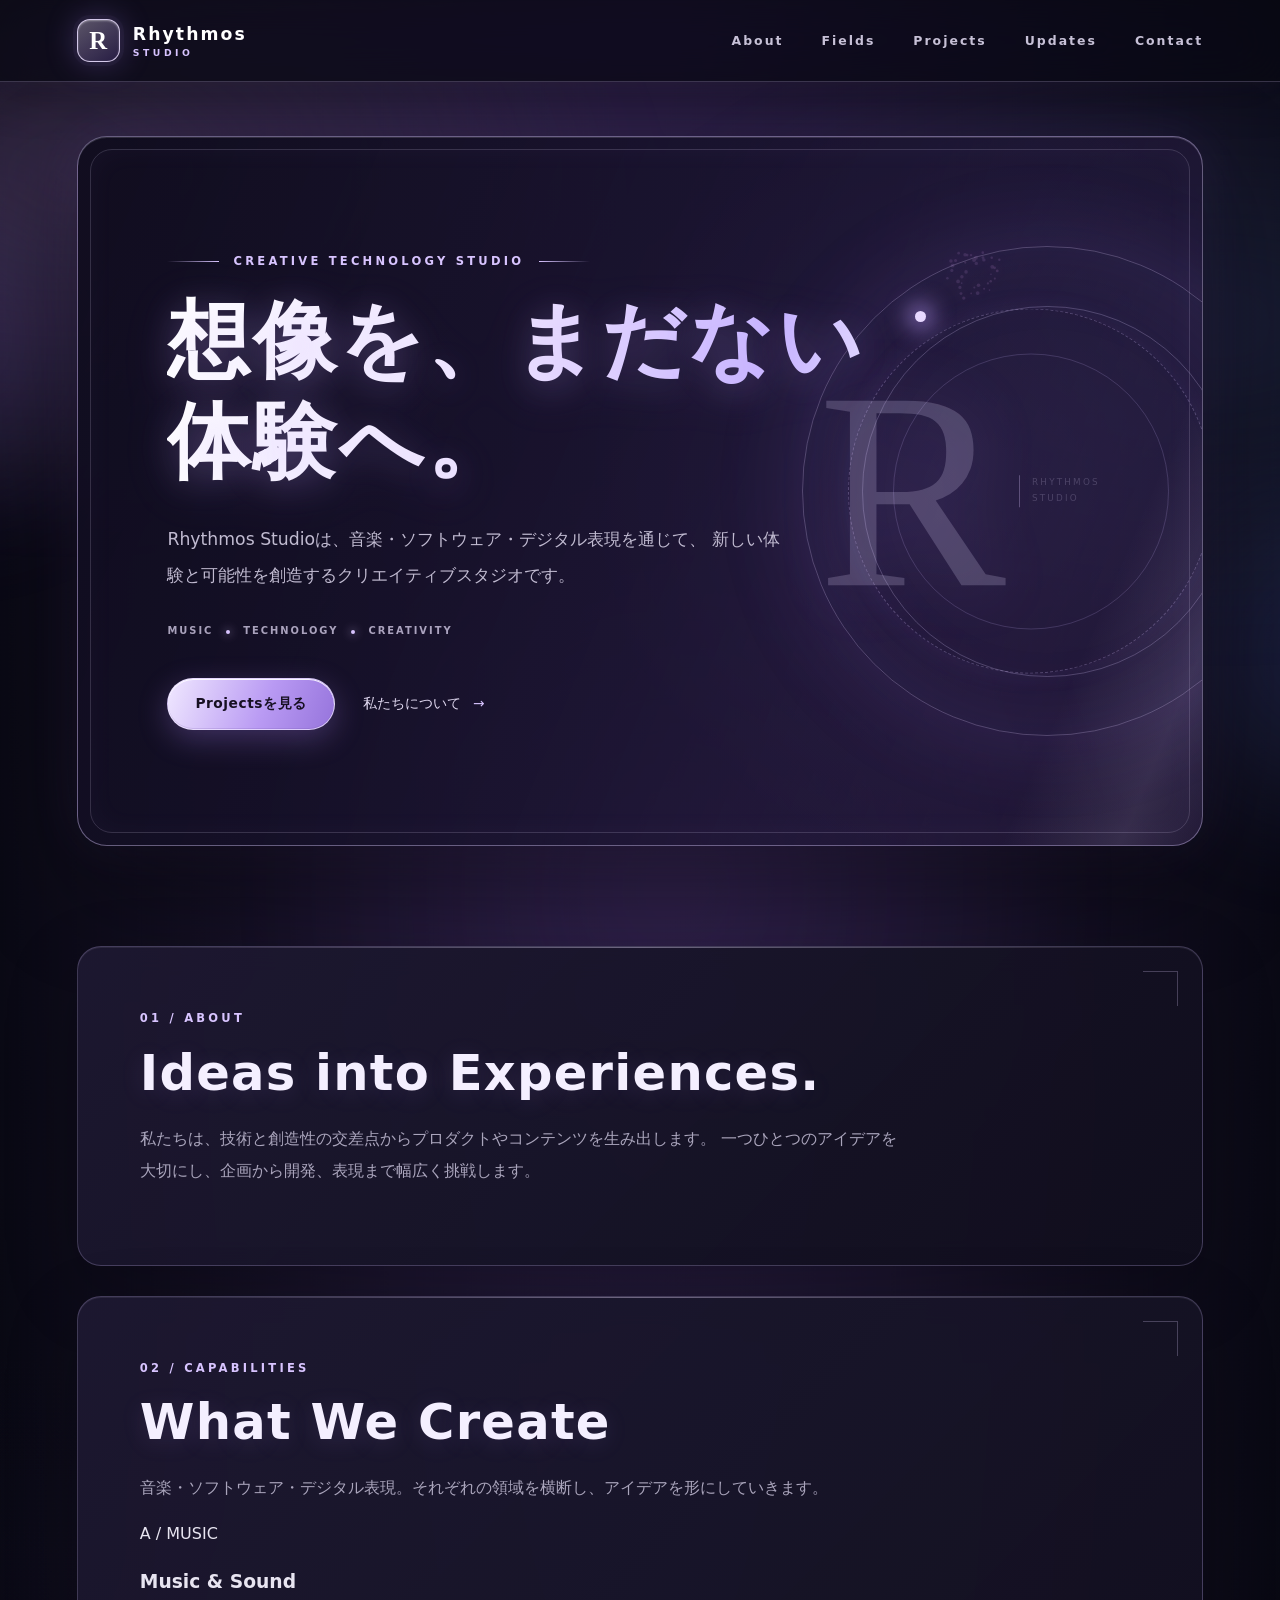
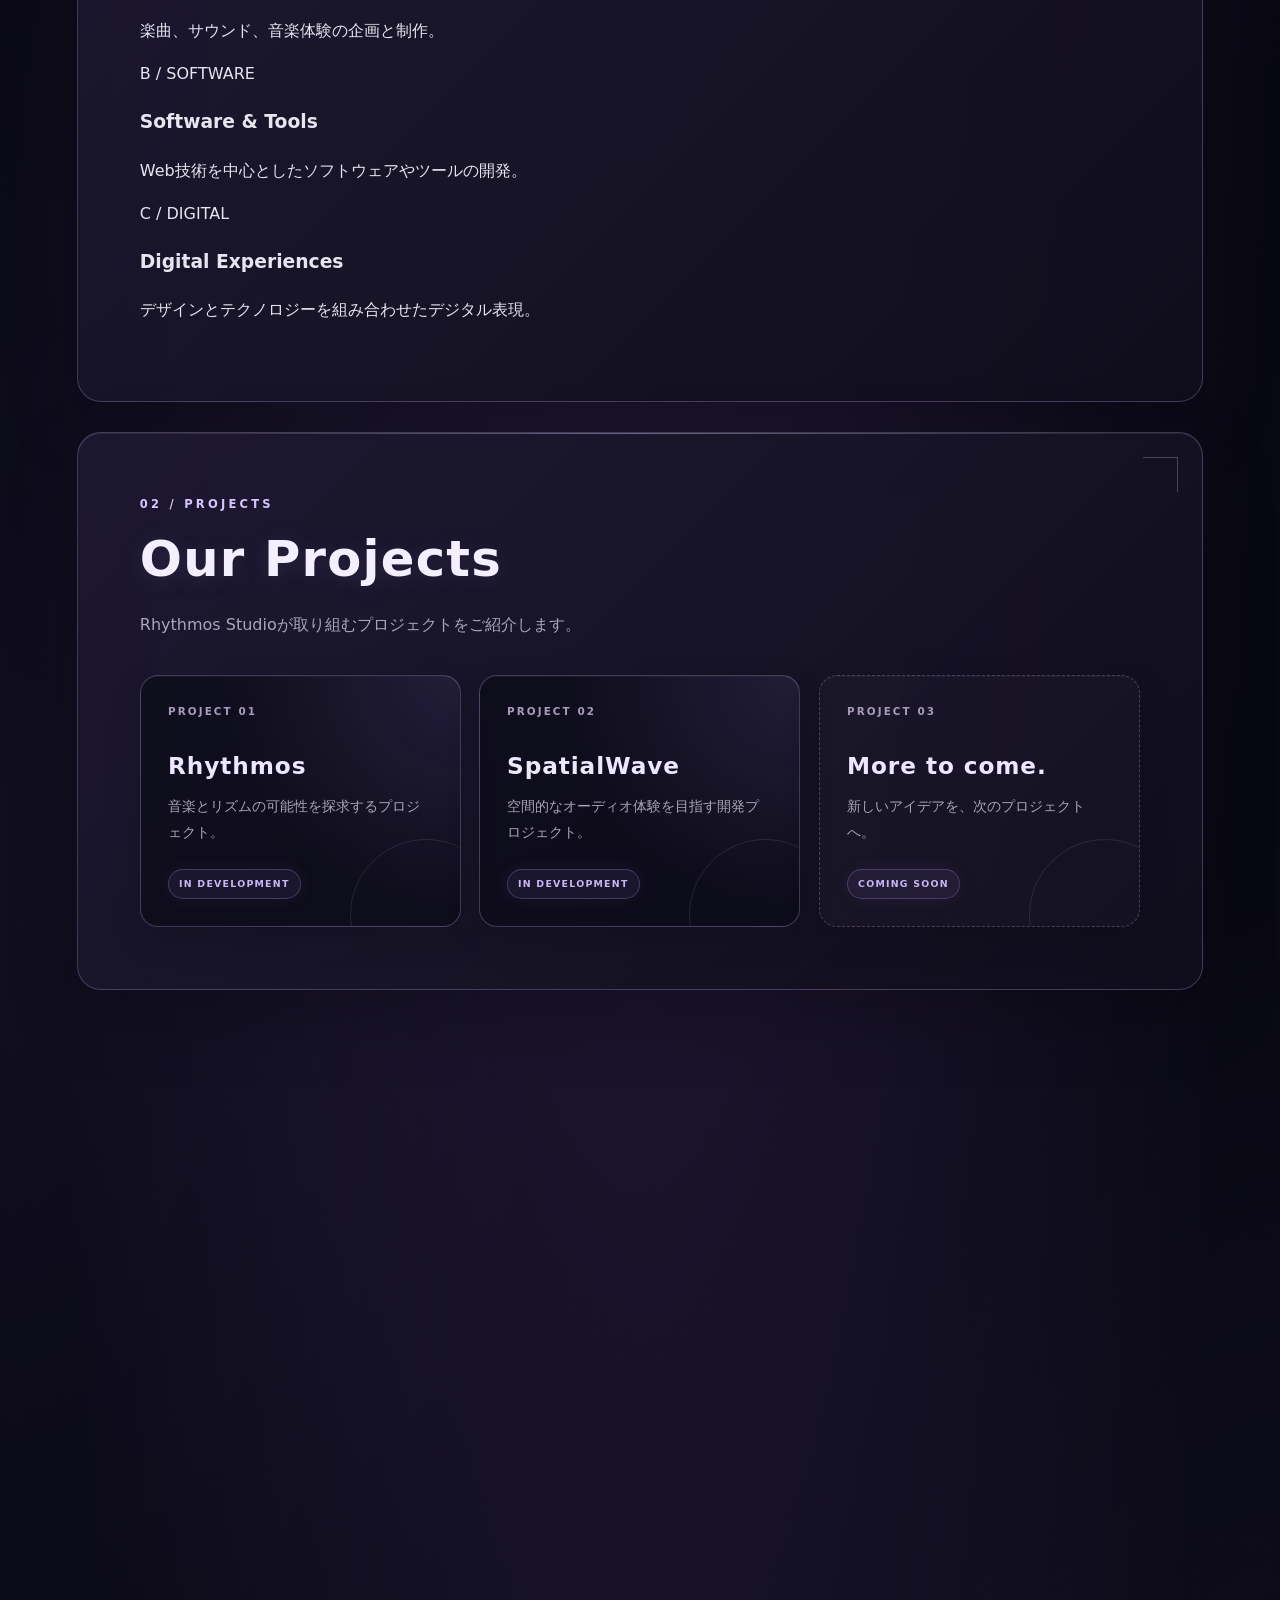
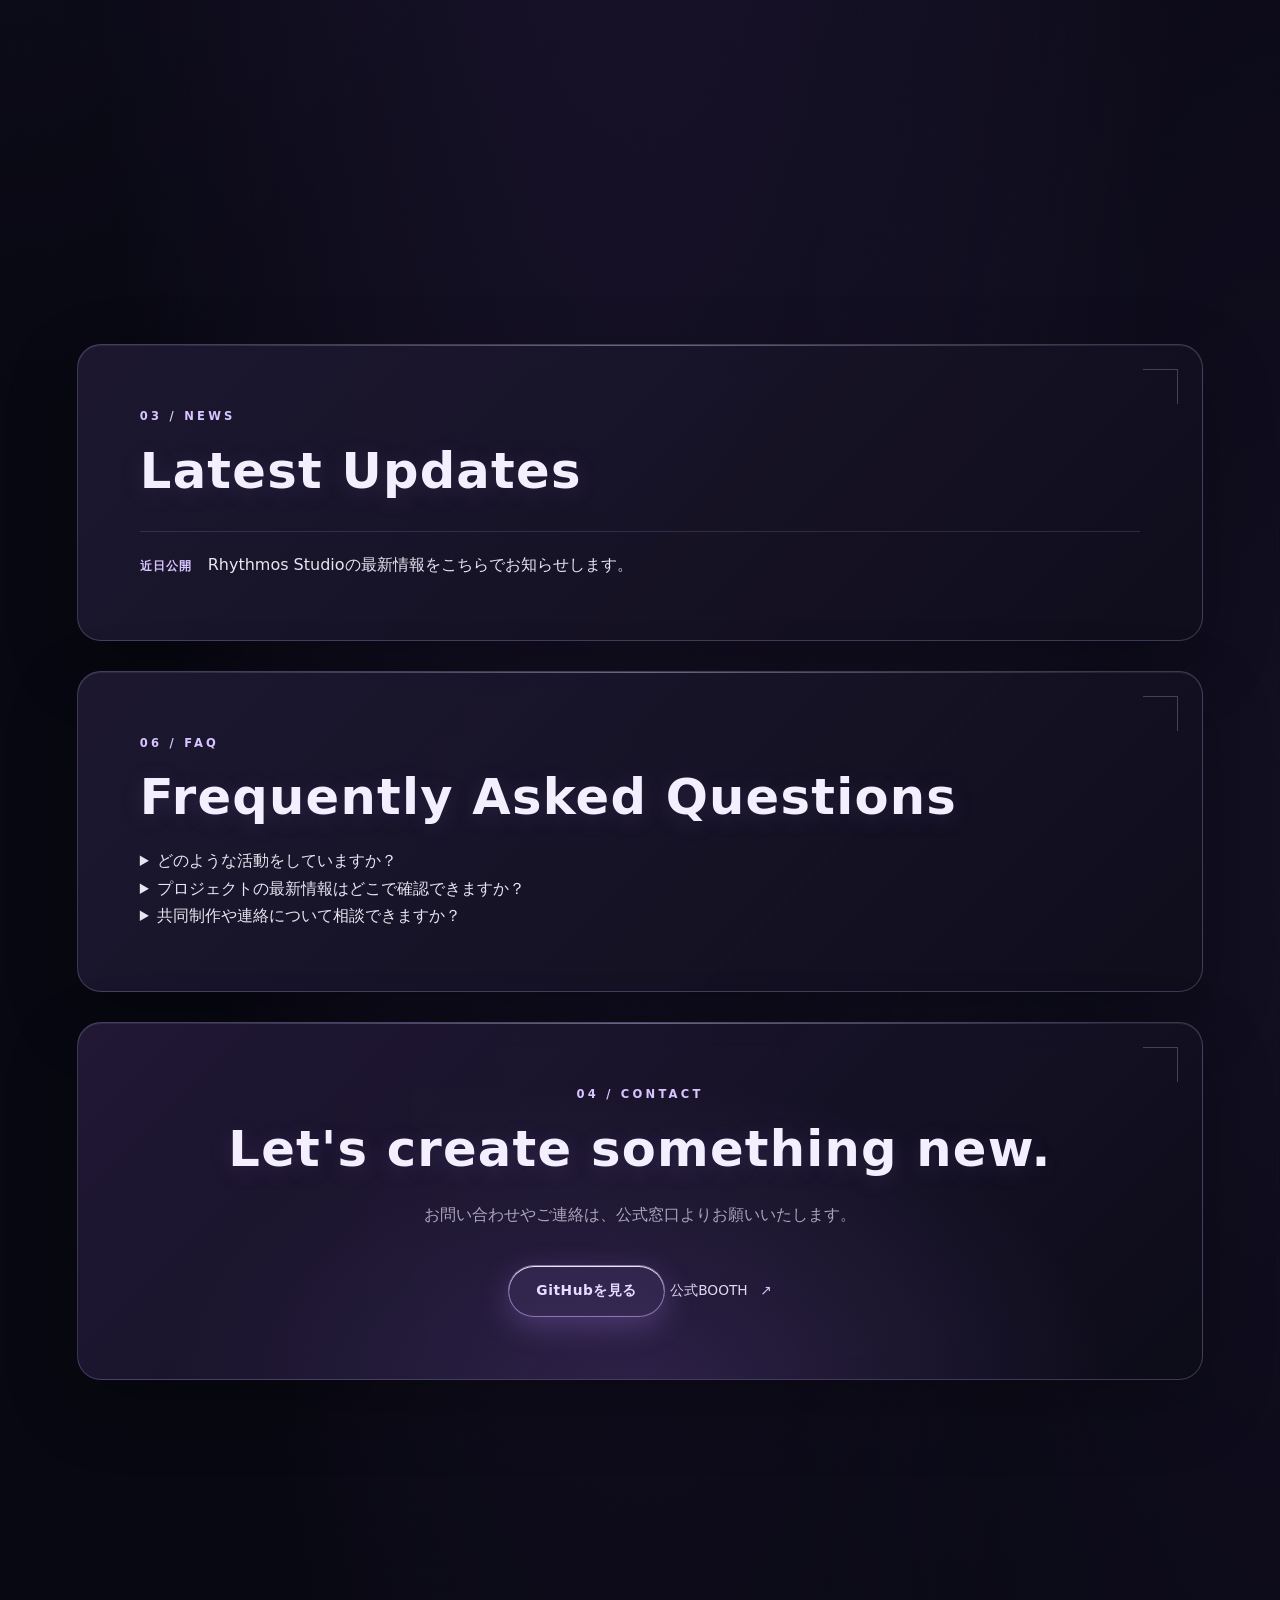
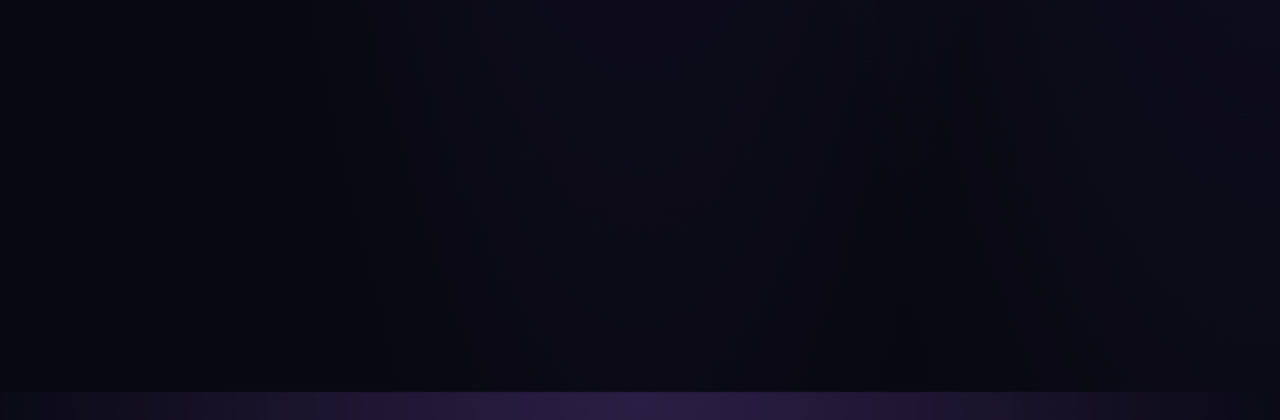
==== index.html @ c4cc10ba "Expand studio site information architecture" ====
<!doctype html>
<html lang="ja">
<head>
  <meta charset="UTF-8">
  <meta name="viewport" content="width=device-width, initial-scale=1.0">
  <meta name="theme-color" content="#090914">
  <meta name="description" content="Rhythmos Studio - 音楽とテクノロジー、創造性をつなぐクリエイティブスタジオ。">
  <title>Rhythmos Studio | Official Website</title>
  <link rel="stylesheet" href="./css/style.css">
  <script src="./js/main.js" defer></script>
</head>
<body>
  <a class="skip-link" href="#main-content">コンテンツへスキップ</a>
  <div class="ambient-orb ambient-orb-one" aria-hidden="true"></div>
  <div class="ambient-orb ambient-orb-two" aria-hidden="true"></div>
  <header class="site-header">
    <a class="brand" href="#home" aria-label="Rhythmos Studio ホーム">
      <span class="brand-mark">R</span>
      <span class="brand-name">Rhythmos <small>STUDIO</small></span>
    </a>

    <nav aria-label="メインナビゲーション">
      <a href="#about">About</a>
      <a href="#fields">Fields</a>
      <a href="#projects">Projects</a>
      <a href="#news">Updates</a>
      <a href="#contact">Contact</a>
    </nav>
  </header>

  <main id="main-content">
    <section id="home" class="hero">
      <div class="hero-kicker"><span class="hero-kicker-line"></span><p class="eyebrow">CREATIVE TECHNOLOGY STUDIO</p><span class="hero-kicker-line"></span></div>
      <h2>想像を、まだない体験へ。</h2>
      <p class="hero-copy">
        Rhythmos Studioは、音楽・ソフトウェア・デジタル表現を通じて、
        新しい体験と可能性を創造するクリエイティブスタジオです。
      </p>
      <div class="hero-signature" aria-label="Rhythmos Studioの活動領域"><span>MUSIC</span><i></i><span>TECHNOLOGY</span><i></i><span>CREATIVITY</span></div>
      <div class="hero-actions">
        <a class="button" href="#projects">Projectsを見る</a>
        <a class="text-link" href="#about">私たちについて <span aria-hidden="true">→</span></a>
      </div>
      <div class="hero-visual-label" aria-hidden="true"><span>R</span><small>RHYTHMOS<br>STUDIO</small></div>
      <div class="hero-orbit orbit-one" aria-hidden="true"></div>
      <div class="hero-orbit orbit-two" aria-hidden="true"></div>
    </section>

    <section id="about" class="content-section section-framed">
      <p class="eyebrow">01 / ABOUT</p>
      <h2>Ideas into Experiences.</h2>
      <p>
        私たちは、技術と創造性の交差点からプロダクトやコンテンツを生み出します。
        一つひとつのアイデアを大切にし、企画から開発、表現まで幅広く挑戦します。
      </p>
    </section>

    <section id="fields" class="content-section section-framed">
      <p class="eyebrow">02 / CAPABILITIES</p>
      <h2>What We Create</h2>
      <p>音楽・ソフトウェア・デジタル表現。それぞれの領域を横断し、アイデアを形にしていきます。</p>
      <div class="capability-grid">
        <article class="capability-card">
          <span class="capability-index">A / MUSIC</span>
          <h3>Music & Sound</h3>
          <p>楽曲、サウンド、音楽体験の企画と制作。</p>
        </article>
        <article class="capability-card">
          <span class="capability-index">B / SOFTWARE</span>
          <h3>Software & Tools</h3>
          <p>Web技術を中心としたソフトウェアやツールの開発。</p>
        </article>
        <article class="capability-card">
          <span class="capability-index">C / DIGITAL</span>
          <h3>Digital Experiences</h3>
          <p>デザインとテクノロジーを組み合わせたデジタル表現。</p>
        </article>
      </div>
    </section>

    <section id="projects" class="content-section section-framed">
      <p class="eyebrow">02 / PROJECTS</p>
      <h2>Our Projects</h2>
      <p>Rhythmos Studioが取り組むプロジェクトをご紹介します。</p>
      <div class="project-grid">
        <article class="project-card">
          <span class="project-number">PROJECT 01</span>
          <h3>Rhythmos</h3>
          <p>音楽とリズムの可能性を探求するプロジェクト。</p>
          <span class="project-status">IN DEVELOPMENT</span>
        </article>
        <article class="project-card">
          <span class="project-number">PROJECT 02</span>
          <h3>SpatialWave</h3>
          <p>空間的なオーディオ体験を目指す開発プロジェクト。</p>
          <span class="project-status">IN DEVELOPMENT</span>
        </article>
        <article class="project-card project-card-placeholder">
          <span class="project-number">PROJECT 03</span>
          <h3>More to come.</h3>
          <p>新しいアイデアを、次のプロジェクトへ。</p>
          <span class="project-status">COMING SOON</span>
        </article>
      </div>
    </section>

    <section id="workflow" class="content-section section-framed">
      <p class="eyebrow">04 / WORKFLOW</p>
      <h2>From Idea to Release.</h2>
      <p>アイデアを具体的な成果へつなげるための、基本的な制作プロセスです。</p>
      <ol class="workflow-list">
        <li><span>01</span><div><h3>Discover</h3><p>テーマや課題を整理し、目指す体験を明確にします。</p></div></li>
        <li><span>02</span><div><h3>Design</h3><p>企画・仕様・表現の方向性を組み立てます。</p></div></li>
        <li><span>03</span><div><h3>Develop</h3><p>必要な技術を選び、制作と検証を進めます。</p></div></li>
        <li><span>04</span><div><h3>Deliver</h3><p>成果を公開し、次の改善や挑戦へつなげます。</p></div></li>
      </ol>
      <p class="workflow-note">※掲載しているのは基本方針です。プロジェクトごとに進め方は異なります。</p>
    </section>

    <section id="news" class="content-section section-framed">
      <p class="eyebrow">03 / NEWS</p>
      <h2>Latest Updates</h2>
      <div class="news-item">
        <time datetime="">近日公開</time>
        <p>Rhythmos Studioの最新情報をこちらでお知らせします。</p>
      </div>
    </section>

    <section id="faq" class="content-section section-framed">
      <p class="eyebrow">06 / FAQ</p>
      <h2>Frequently Asked Questions</h2>
      <div class="faq-list">
        <details>
          <summary>どのような活動をしていますか？</summary>
          <p>音楽、ソフトウェア、デジタル表現を中心に、企画・制作・開発に取り組んでいます。</p>
        </details>
        <details>
          <summary>プロジェクトの最新情報はどこで確認できますか？</summary>
          <p>このサイトのUpdatesおよび各プロジェクトの公開ページでお知らせします。</p>
        </details>
        <details>
          <summary>共同制作や連絡について相談できますか？</summary>
          <p>ご相談内容を整理のうえ、公式窓口または公開されている連絡先からご連絡ください。</p>
        </details>
      </div>
    </section>

    <section id="contact" class="contact-section section-framed">
      <p class="eyebrow">04 / CONTACT</p>
      <h2>Let's create something new.</h2>
      <p>お問い合わせやご連絡は、公式窓口よりお願いいたします。</p>
      <div class="contact-actions">
        <a class="button button-outline" href="https://github.com/yusei82817">GitHubを見る</a>
        <a class="text-link" href="https://rhythmosstudio.booth.pm/" target="_blank" rel="noopener noreferrer">公式BOOTH <span aria-hidden="true">↗</span></a>
      </div>
    </section>
  </main>

  <section class="booth-promo" aria-labelledby="booth-title">
    <div class="booth-promo-inner">
      <div class="booth-copy">
        <p class="eyebrow">OFFICIAL SHOP</p>
        <h2 id="booth-title">Find us on BOOTH.</h2>
        <p>Rhythmos Studioの作品・アイテムは、公式BOOTHショップでご覧いただけます。</p>
        <a class="button booth-button" href="https://rhythmosstudio.booth.pm/" target="_blank" rel="noopener noreferrer">
          BOOTHショップを見る <span aria-hidden="true">↗</span>
        </a>
      </div>
      <a class="booth-logo-link" href="https://rhythmosstudio.booth.pm/" target="_blank" rel="noopener noreferrer" aria-label="Rhythmos Studio公式BOOTHショップを新しいタブで開く">
        <span class="booth-logo" role="img" aria-label="BOOTH公式ロゴ"></span>
      </a>
    </div>
  </section>

  <footer class="site-footer">
    <a class="footer-brand" href="#home">Rhythmos Studio</a>
    <p>© <span id="year">2026</span> Rhythmos Studio. All rights reserved.</p>
    <a href="https://github.com/yusei82817/New-home-pages">Website Repository</a>
  </footer>
</body>
</html>
---- css/style.css ----
/* =========================================================
   RHYTHMOS STUDIO — LAVENDER / CHROME / MIDNIGHT
   Visual direction: premium creative-technology studio
========================================================= */

:root {
  color-scheme: dark;
  --bg: #080812;
  --bg-soft: #0e0d1b;
  --panel: rgba(22, 19, 39, .72);
  --panel-strong: rgba(27, 23, 47, .92);
  --lavender: #d8c4ff;
  --violet: #a887f5;
  --violet-deep: #7654c7;
  --silver: #e8e5f1;
  --muted: #aaa5bc;
  --line: rgba(210, 190, 255, .17);
  --glow: rgba(166, 125, 255, .28);
  --content: 1180px;
}

* { box-sizing: border-box; }

html {
  scroll-behavior: smooth;
  scroll-padding-top: 105px;
}

body {
  position: relative;
  isolation: isolate;
  min-width: 320px;
  margin: 0;
  overflow-x: hidden;
  color: var(--silver);
  background:
    radial-gradient(ellipse at 50% -12%, rgba(117, 78, 177, .34), transparent 43rem),
    radial-gradient(ellipse at 0% 48%, rgba(69, 53, 120, .14), transparent 34rem),
    radial-gradient(ellipse at 100% 78%, rgba(87, 64, 139, .13), transparent 32rem),
    var(--bg);
  font-family: "Segoe UI", "Noto Sans JP", system-ui, sans-serif;
  line-height: 1.7;
}

body::before {
  position: fixed;
  z-index: -1;
  inset: 0;
  pointer-events: none;
  content: "";
  opacity: .19;
  background-image:
    linear-gradient(rgba(255,255,255,.025) 1px, transparent 1px),
    linear-gradient(90deg, rgba(255,255,255,.025) 1px, transparent 1px);
  background-size: 54px 54px;
  mask-image: linear-gradient(to bottom, black, transparent 82%);
}

a { color: inherit; }

::selection {
  color: #100d1c;
  background: var(--lavender);
}

/* Header */

header {
  position: sticky;
  top: 0;
  z-index: 1000;
  display: flex;
  align-items: center;
  justify-content: space-between;
  gap: 28px;
  min-height: 82px;
  padding: 14px max(6vw, calc((100vw - var(--content)) / 2));
  border-bottom: 1px solid rgba(211, 193, 255, .14);
  background: rgba(8, 8, 18, .76);
  backdrop-filter: blur(22px) saturate(150%);
  -webkit-backdrop-filter: blur(22px) saturate(150%);
  box-shadow: 0 12px 40px rgba(0,0,0,.22);
}

.brand {
  display: inline-flex;
  align-items: center;
  gap: 13px;
  text-decoration: none;
}

.brand-mark {
  display: grid;
  width: 43px;
  height: 43px;
  place-items: center;
  border: 1px solid rgba(226, 211, 255, .72);
  border-radius: 13px;
  color: #fff;
  background: linear-gradient(145deg, rgba(216,196,255,.28), rgba(118,84,199,.2));
  box-shadow: inset 0 1px rgba(255,255,255,.25), 0 0 25px rgba(168,135,245,.2);
  font-family: Georgia, serif;
  font-size: 1.55rem;
  font-weight: 700;
}

.brand-name {
  color: #fff;
  font-size: 1.08rem;
  font-weight: 650;
  letter-spacing: .12em;
}

.brand-name small {
  display: block;
  margin-top: -5px;
  color: var(--lavender);
  font-size: .58rem;
  letter-spacing: .38em;
}

nav {
  display: flex;
  align-items: center;
  gap: clamp(17px, 3vw, 38px);
}

nav a {
  position: relative;
  padding: 9px 0;
  color: #c7c1d7;
  font-size: .78rem;
  font-weight: 650;
  letter-spacing: .16em;
  text-decoration: none;
  transition: color .25s ease;
}

nav a::after {
  position: absolute;
  right: 0;
  bottom: 2px;
  left: 0;
  height: 1px;
  content: "";
  background: linear-gradient(90deg, transparent, var(--lavender), transparent);
  transform: scaleX(0);
  transform-origin: center;
  transition: transform .3s ease;
}

nav a:hover,
nav a:focus-visible { color: #fff; }

nav a:hover::after,
nav a:focus-visible::after { transform: scaleX(1); }

/* Main and hero */

main {
  width: min(100% - 12vw, var(--content));
  min-height: 80vh;
  margin: 0 auto;
  padding: 54px 0 100px;
}

.hero {
  position: relative;
  display: flex;
  min-height: min(690px, 76vh);
  flex-direction: column;
  align-items: flex-start;
  justify-content: center;
  margin: 0 0 100px;
  padding: clamp(55px, 9vw, 125px) clamp(25px, 7vw, 92px);
  overflow: hidden;
  border: 1px solid rgba(218, 199, 255, .24);
  border-radius: 30px;
  background:
    linear-gradient(112deg, rgba(16,13,31,.96) 5%, rgba(25,19,46,.83) 53%, rgba(43,29,69,.53)),
    radial-gradient(circle at 78% 48%, rgba(169,132,255,.22), transparent 24rem);
  box-shadow: 0 35px 100px rgba(0,0,0,.42), inset 0 1px rgba(255,255,255,.08);
}

.hero::before,
.hero::after {
  position: absolute;
  pointer-events: none;
  content: "";
}

.hero::before {
  inset: 12px;
  border: 1px solid rgba(222, 207, 255, .09);
  border-radius: 22px;
}

.hero::after {
  top: -35%;
  right: -12%;
  width: 70%;
  height: 170%;
  background: linear-gradient(115deg, transparent 35%, rgba(210,190,255,.055), transparent 66%);
  transform: rotate(8deg);
}

.eyebrow {
  position: relative;
  z-index: 2;
  margin: 0 0 18px;
  color: var(--lavender);
  font-size: .72rem;
  font-weight: 750;
  letter-spacing: .28em;
}

.hero h2 {
  position: relative;
  z-index: 2;
  max-width: 780px;
  margin: 0;
  color: #fff;
  font-size: clamp(2.5rem, 6.5vw, 5.7rem);
  font-weight: 750;
  letter-spacing: .035em;
  line-height: 1.22;
  text-shadow: 0 5px 35px rgba(195,165,255,.2);
}

.hero-copy {
  position: relative;
  z-index: 2;
  max-width: 620px;
  margin: 28px 0 0;
  color: #c1bbd1;
  font-size: clamp(.94rem, 1.5vw, 1.08rem);
  line-height: 2.1;
}

.hero-actions {
  position: relative;
  z-index: 2;
  display: flex;
  align-items: center;
  flex-wrap: wrap;
  gap: 28px;
  margin-top: 38px;
}

.button {
  display: inline-flex;
  min-height: 52px;
  align-items: center;
  justify-content: center;
  padding: 0 27px;
  border: 1px solid rgba(235,224,255,.75);
  border-radius: 999px;
  color: #171022;
  background: linear-gradient(110deg, #f0e8ff, #b99af3 58%, #9674dc);
  box-shadow: 0 8px 28px rgba(155,119,224,.28), inset 0 1px rgba(255,255,255,.85);
  font-size: .86rem;
  font-weight: 800;
  letter-spacing: .04em;
  text-decoration: none;
  transition: transform .25s ease, box-shadow .25s ease, filter .25s ease;
}

.button:hover {
  filter: brightness(1.08);
  transform: translateY(-3px);
  box-shadow: 0 13px 38px rgba(172,137,244,.4);
}

.text-link {
  color: #e0d8f0;
  font-size: .86rem;
  text-decoration: none;
  transition: color .2s ease;
}

.text-link span { margin-left: 8px; color: var(--lavender); }
.text-link:hover { color: #fff; }

.hero-orbit {
  position: absolute;
  z-index: 1;
  top: 50%;
  right: -8%;
  width: min(44vw, 490px);
  aspect-ratio: 1;
  border: 1px solid rgba(206,181,255,.19);
  border-radius: 50%;
  box-shadow: 0 0 75px rgba(147,109,219,.08), inset 0 0 75px rgba(147,109,219,.06);
  transform: translateY(-50%);
  pointer-events: none;
}

.orbit-one::before,
.orbit-two::before {
  position: absolute;
  inset: 12%;
  border: 1px solid rgba(206,181,255,.18);
  border-radius: 50%;
  content: "";
}

.orbit-one::after {
  position: absolute;
  top: 13%;
  left: 23%;
  width: 11px;
  height: 11px;
  border-radius: 50%;
  background: #e8d9ff;
  box-shadow: 0 0 22px 7px rgba(190,157,255,.65);
  content: "";
}

.orbit-two {
  right: -1%;
  width: min(33vw, 365px);
  border-style: dashed;
  border-color: rgba(218,202,255,.25);
  animation: orbit-spin 55s linear infinite;
}

/* Content sections */

.content-section,
.contact-section {
  position: relative;
  margin: 0 0 30px;
  padding: clamp(30px, 5vw, 62px);
  overflow: hidden;
  border: 1px solid var(--line);
  border-radius: 24px;
  background:
    linear-gradient(135deg, rgba(32,26,52,.78), rgba(15,14,27,.82)),
    var(--panel);
  box-shadow: 0 22px 65px rgba(0,0,0,.2), inset 0 1px rgba(255,255,255,.045);
  backdrop-filter: blur(14px);
  transition: border-color .3s ease, transform .3s ease, box-shadow .3s ease;
}

.content-section:hover,
.contact-section:hover {
  border-color: rgba(207,180,255,.38);
  box-shadow: 0 28px 75px rgba(0,0,0,.27), 0 0 35px rgba(143,107,213,.08);
  transform: translateY(-3px);
}

.content-section h2,
.contact-section h2 {
  position: relative;
  margin: 0 0 18px;
  color: #f4efff;
  font-size: clamp(1.8rem, 4vw, 3.1rem);
  font-weight: 720;
  letter-spacing: .025em;
  line-height: 1.25;
}

.content-section > p:not(.eyebrow),
.contact-section > p:not(.eyebrow) {
  max-width: 760px;
  color: var(--muted);
  line-height: 2;
}

.content-section .eyebrow,
.contact-section .eyebrow { margin-bottom: 14px; }

/* Project cards */

.project-grid {
  display: grid;
  grid-template-columns: repeat(3, minmax(0, 1fr));
  gap: 18px;
  margin-top: 34px;
}

.project-card {
  position: relative;
  display: flex;
  min-height: 245px;
  flex-direction: column;
  align-items: flex-start;
  padding: 27px;
  overflow: hidden;
  border: 1px solid rgba(203,181,246,.2);
  border-radius: 18px;
  background:
    radial-gradient(circle at 100% 0%, rgba(164,128,230,.14), transparent 58%),
    rgba(10,10,21,.62);
  transition: transform .3s ease, border-color .3s ease, background .3s ease;
}

.project-card::after {
  position: absolute;
  right: -42px;
  bottom: -65px;
  width: 150px;
  height: 150px;
  border: 1px solid rgba(211,190,255,.12);
  border-radius: 50%;
  content: "";
  transition: transform .45s ease;
}

.project-card:hover {
  border-color: rgba(218,198,255,.48);
  background-color: rgba(35,26,58,.72);
  transform: translateY(-7px);
}

.project-card:hover::after { transform: scale(1.35); }

.project-number {
  color: #a99abd;
  font-size: .65rem;
  font-weight: 750;
  letter-spacing: .2em;
}

.project-card h3 {
  margin: 25px 0 8px;
  color: #eee6ff;
  font-size: 1.45rem;
  letter-spacing: .04em;
}

.project-card p {
  margin: 0 0 24px;
  color: #aaa4b9;
  font-size: .88rem;
  line-height: 1.85;
}

.project-status {
  margin-top: auto;
  padding: 6px 10px;
  border: 1px solid rgba(192,164,255,.25);
  border-radius: 999px;
  color: #cbb6f4;
  background: rgba(142,106,205,.1);
  font-size: .59rem;
  font-weight: 750;
  letter-spacing: .13em;
}

.project-card-placeholder {
  border-style: dashed;
  background: rgba(255,255,255,.018);
}

/* News and contact */

.news-item {
  display: flex;
  align-items: baseline;
  flex-wrap: wrap;
  gap: 15px;
  margin-top: 28px;
  padding: 19px 0 0;
  border-top: 1px solid rgba(210,190,255,.15);
}

.news-item time {
  color: var(--lavender);
  font-size: .76rem;
  font-weight: 750;
  letter-spacing: .1em;
}

.news-item p { margin: 0; }

.contact-section {
  margin-top: 30px;
  text-align: center;
  background:
    radial-gradient(ellipse at 50% 110%, rgba(147,108,220,.2), transparent 60%),
    linear-gradient(135deg, rgba(35,26,57,.92), rgba(13,12,25,.9));
}

.contact-section > p:not(.eyebrow) {
  margin-right: auto;
  margin-left: auto;
}

.button-outline {
  margin-top: 18px;
  border-color: rgba(215,195,255,.5);
  color: #e8dcff;
  background: rgba(151,116,214,.12);
  box-shadow: inset 0 1px rgba(255,255,255,.06);
}

.button-outline:hover {
  color: #fff;
  background: rgba(151,116,214,.25);
}

/* Footer */

footer {
  display: flex;
  align-items: center;
  justify-content: center;
  flex-wrap: wrap;
  gap: 10px 28px;
  padding: 38px 6%;
  border-top: 1px solid rgba(204,183,246,.15);
  background: rgba(5,5,12,.82);
  color: #858095;
  font-size: .76rem;
  text-align: center;
}

footer p { margin: 0; font-size: inherit; }

footer a {
  color: #b9a8d8;
  text-decoration: none;
  transition: color .2s ease;
}

footer a:hover { color: #fff; }

.footer-brand {
  color: #e7ddfa;
  font-size: .9rem;
  font-weight: 750;
  letter-spacing: .1em;
}

/* Focus accessibility */

a:focus-visible {
  outline: 2px solid var(--lavender);
  outline-offset: 5px;
  border-radius: 4px;
}

/* Motion */

@keyframes orbit-spin {
  to { transform: translateY(-50%) rotate(360deg); }
}

/* Responsive */

@media (max-width: 820px) {
  header { padding-right: 5%; padding-left: 5%; }
  main { width: min(100% - 8vw, var(--content)); }
  .hero { min-height: 590px; }
  .hero-orbit { right: -19%; opacity: .65; }
  .project-grid { grid-template-columns: repeat(2, minmax(0, 1fr)); }
}

@media (max-width: 600px) {
  html { scroll-padding-top: 135px; }

  header {
    min-height: auto;
    flex-direction: column;
    align-items: flex-start;
    gap: 12px;
    padding: 13px 5%;
  }

  .brand-mark { width: 37px; height: 37px; }
  .brand-name { font-size: .95rem; }

  nav {
    width: 100%;
    justify-content: space-between;
    gap: 8px;
  }

  nav a {
    font-size: .65rem;
    letter-spacing: .09em;
  }

  main {
    width: min(100% - 9vw, var(--content));
    padding-top: 24px;
    padding-bottom: 55px;
  }

  .hero {
    min-height: 570px;
    margin-bottom: 55px;
    padding: 55px 25px;
    border-radius: 22px;
  }

  .hero h2 { font-size: clamp(2.25rem, 11vw, 3.6rem); }
  .hero-copy { font-size: .9rem; }
  .hero-orbit { top: 76%; right: -30%; width: 75vw; opacity: .42; }
  .orbit-two { width: 58vw; }

  .hero-actions {
    align-items: flex-start;
    flex-direction: column;
    gap: 18px;
  }

  .content-section,
  .contact-section {
    margin-bottom: 18px;
    padding: 28px 22px;
    border-radius: 19px;
  }

  .project-grid { grid-template-columns: 1fr; }
  .project-card { min-height: 210px; }
  .news-item { flex-direction: column; gap: 5px; }

  footer {
    flex-direction: column;
    gap: 9px;
    padding: 30px 6%;
  }
}

@media (prefers-reduced-motion: reduce) {
  *,
  *::before,
  *::after {
    scroll-behavior: auto !important;
    animation-duration: .01ms !important;
    animation-iteration-count: 1 !important;
    transition-duration: .01ms !important;
  }
}


/* Official BOOTH shop promotion */

.booth-promo {
  position: relative;
  width: min(100% - 12vw, var(--content));
  margin: 0 auto 34px;
  padding: clamp(30px, 5vw, 58px);
  overflow: hidden;
  border: 1px solid rgba(219, 196, 255, .3);
  border-radius: 26px;
  background:
    radial-gradient(ellipse at 88% 50%, rgba(168,135,245,.2), transparent 34%),
    linear-gradient(120deg, rgba(30,23,49,.96), rgba(12,11,23,.96));
  box-shadow: 0 24px 70px rgba(0,0,0,.3), inset 0 1px rgba(255,255,255,.07);
}

.booth-promo::before {
  position: absolute;
  top: -100px;
  right: 12%;
  width: 280px;
  height: 280px;
  border: 1px solid rgba(216,196,255,.12);
  border-radius: 50%;
  content: "";
  pointer-events: none;
}

.booth-promo-inner {
  position: relative;
  z-index: 1;
  display: flex;
  align-items: center;
  justify-content: space-between;
  gap: 36px;
  max-width: 1000px;
  margin: 0 auto;
}

.booth-copy { max-width: 650px; }

.booth-copy h2 {
  margin: 0 0 12px;
  color: #f7f2ff;
  font-size: clamp(2rem, 4vw, 3.25rem);
  line-height: 1.2;
}

.booth-copy > p:not(.eyebrow) {
  color: var(--muted);
  line-height: 1.9;
}

.booth-button { margin-top: 16px; gap: 12px; }

.booth-logo-link {
  position: relative;
  top: -12px;
  right: -14px;
  display: grid;
  flex: 0 0 210px;
  min-height: 112px;
  place-items: center;
  padding: 20px;
  border: 1px solid rgba(255,255,255,.16);
  border-radius: 20px;
  background: rgba(255,255,255,.96);
  box-shadow: 0 14px 40px rgba(0,0,0,.25);
  transition: transform .3s ease, box-shadow .3s ease;
}

.booth-logo-link:hover {
  transform: translateY(-5px) scale(1.025);
  box-shadow: 0 18px 48px rgba(168,135,245,.25);
}

.booth-logo {
  display: block;
  width: 100%;
  aspect-ratio: 2.85 / 1;
  background-image: url("../assets/booth.png");
  background-repeat: no-repeat;
  background-size: contain;
  background-position: center;
}

@media (max-width: 820px) {
  .booth-promo { width: min(100% - 8vw, var(--content)); }
}

@media (max-width: 600px) {
  .booth-promo {
    width: min(100% - 9vw, var(--content));
    margin-bottom: 24px;
    padding: 30px 23px;
    border-radius: 20px;
  }

  .booth-promo-inner {
    align-items: flex-start;
    flex-direction: column;
    gap: 26px;
  }

  .booth-logo-link {
    top: 0;
    right: 0;
    align-self: stretch;
    flex-basis: auto;
    min-height: 100px;
  }

  .booth-logo { max-width: 210px; }
}


/* =========================================================
   RHYTHMOS SIGNATURE FINISH — AURORA / PEARL / LIGHT
   Decorative enhancement layer
========================================================= */

:root {
  --pearl: #f5efff;
  --aurora-pink: rgba(221, 170, 255, .18);
  --aurora-blue: rgba(123, 157, 255, .13);
  --edge-light: rgba(232, 218, 255, .42);
}

/* Soft aurora atmosphere */
body::after {
  position: fixed;
  z-index: -1;
  inset: -20%;
  pointer-events: none;
  content: "";
  background:
    radial-gradient(ellipse at 18% 28%, var(--aurora-pink), transparent 28%),
    radial-gradient(ellipse at 82% 40%, var(--aurora-blue), transparent 30%),
    radial-gradient(ellipse at 52% 85%, rgba(143, 91, 211, .12), transparent 32%);
  filter: blur(34px);
  animation: aurora-drift 24s ease-in-out infinite alternate;
}

@keyframes aurora-drift {
  0% { transform: translate3d(-1.5%, -1%, 0) scale(1); }
  100% { transform: translate3d(1.5%, 1%, 0) scale(1.06); }
}

/* More refined brand and navigation */
.brand-mark {
  position: relative;
  border-color: rgba(235, 222, 255, .88);
  background: linear-gradient(145deg, rgba(240,226,255,.34), rgba(118,84,199,.24));
  box-shadow: inset 0 1px 2px rgba(255,255,255,.4), 0 0 0 4px rgba(190,160,255,.045), 0 0 32px rgba(168,135,245,.3);
  transition: transform .35s ease, box-shadow .35s ease;
}

.brand:hover .brand-mark {
  transform: rotate(-7deg) translateY(-2px);
  box-shadow: inset 0 1px 2px rgba(255,255,255,.5), 0 0 0 6px rgba(190,160,255,.06), 0 0 42px rgba(168,135,245,.48);
}

header {
  border-bottom-color: rgba(218, 198, 255, .22);
  box-shadow: 0 12px 44px rgba(0,0,0,.28), 0 1px 22px rgba(159,125,225,.07);
}

/* Hero: luminous frame and animated light sweep */
.hero {
  isolation: isolate;
  border-color: rgba(220, 202, 255, .42);
  box-shadow: 0 38px 110px rgba(0,0,0,.48), 0 0 55px rgba(150,112,220,.12), inset 0 1px rgba(255,255,255,.14);
}

.hero::before {
  border-color: rgba(232, 219, 255, .17);
  box-shadow: inset 0 0 30px rgba(190,160,255,.035);
}

.hero::after {
  width: 115%;
  right: -65%;
  background: linear-gradient(105deg, transparent 42%, rgba(230,215,255,.12) 49%, rgba(230,215,255,.025) 54%, transparent 62%);
  animation: hero-light-sweep 12s ease-in-out infinite;
}

@keyframes hero-light-sweep {
  0%, 20% { transform: translateX(-10%) rotate(8deg); opacity: 0; }
  45% { opacity: 1; }
  75%, 100% { transform: translateX(-95%) rotate(8deg); opacity: 0; }
}

.hero h2 {
  background: linear-gradient(100deg, #fff 4%, #e8dcff 48%, #c7b4ff 76%, #fff 100%);
  background-clip: text;
  -webkit-background-clip: text;
  -webkit-text-fill-color: transparent;
  filter: drop-shadow(0 8px 24px rgba(188,157,255,.16));
}

.hero-orbit {
  border-color: rgba(218, 195, 255, .27);
  box-shadow: 0 0 95px rgba(147,109,219,.14), inset 0 0 95px rgba(147,109,219,.09);
}

.orbit-one::before { border-color: rgba(222,205,255,.24); }
.orbit-two { box-shadow: 0 0 26px rgba(180,145,255,.08); }

/* Section panels gain a fine top highlight */
.content-section,
.contact-section {
  isolation: isolate;
  border-color: rgba(213, 193, 255, .23);
  box-shadow: 0 24px 72px rgba(0,0,0,.24), inset 0 1px rgba(255,255,255,.075);
}

.content-section::before,
.contact-section::before {
  position: absolute;
  z-index: -1;
  top: 0;
  right: 8%;
  left: 8%;
  height: 1px;
  content: "";
  background: linear-gradient(90deg, transparent, rgba(232,215,255,.55), transparent);
  opacity: .65;
}

.content-section h2,
.contact-section h2 {
  text-shadow: 0 4px 24px rgba(179,145,255,.13);
}

/* Project cards: luminous edge and gentle spotlight */
.project-card {
  isolation: isolate;
  border-color: rgba(211,190,255,.26);
  box-shadow: inset 0 1px rgba(255,255,255,.045), 0 12px 35px rgba(0,0,0,.14);
}

.project-card::before {
  position: absolute;
  z-index: -1;
  top: 0;
  right: 15%;
  left: 15%;
  height: 1px;
  content: "";
  background: linear-gradient(90deg, transparent, rgba(224,205,255,.65), transparent);
  opacity: .45;
}

.project-card:hover {
  box-shadow: 0 18px 48px rgba(0,0,0,.3), 0 0 32px rgba(160,124,230,.12), inset 0 1px rgba(255,255,255,.08);
}

.project-status {
  box-shadow: 0 0 18px rgba(160,124,230,.08);
}

/* Buttons: polished pearl shine */
.button {
  position: relative;
  isolation: isolate;
  overflow: hidden;
  box-shadow: 0 9px 30px rgba(155,119,224,.32), inset 0 1px rgba(255,255,255,.9), inset 0 -1px rgba(93,61,150,.16);
}

.button::after {
  position: absolute;
  z-index: -1;
  top: -80%;
  bottom: -80%;
  left: -45%;
  width: 28%;
  content: "";
  background: rgba(255,255,255,.42);
  filter: blur(8px);
  transform: rotate(24deg);
  transition: left .65s ease;
}

.button:hover::after { left: 130%; }

/* BOOTH panel gets a stronger premium frame */
.booth-promo {
  border-color: rgba(223, 204, 255, .42);
  box-shadow: 0 28px 85px rgba(0,0,0,.34), 0 0 45px rgba(151,112,220,.11), inset 0 1px rgba(255,255,255,.11);
}

.booth-promo::after {
  position: absolute;
  top: -55%;
  left: -35%;
  width: 45%;
  height: 210%;
  content: "";
  pointer-events: none;
  background: linear-gradient(90deg, transparent, rgba(225,208,255,.07), transparent);
  transform: rotate(20deg);
  animation: booth-glimmer 14s ease-in-out infinite;
}

@keyframes booth-glimmer {
  0%, 30% { left: -45%; opacity: 0; }
  48% { opacity: 1; }
  72%, 100% { left: 115%; opacity: 0; }
}

.booth-copy h2 {
  background: linear-gradient(100deg, #fff, #e5d6ff 58%, #c6aaff);
  background-clip: text;
  -webkit-background-clip: text;
  -webkit-text-fill-color: transparent;
}

.booth-logo-link {
  box-shadow: 0 16px 48px rgba(0,0,0,.3), 0 0 0 5px rgba(255,255,255,.035);
}

footer {
  border-top-color: rgba(218,198,255,.22);
  box-shadow: 0 -12px 38px rgba(0,0,0,.14);
}

/* Respect users who prefer less motion */
@media (prefers-reduced-motion: reduce) {
  body::after,
  .hero::after,
  .booth-promo::after {
    animation: none !important;
  }
}

@media (max-width: 600px) {
  .hero::after { opacity: .45; }
}


/* =========================================================
   INTERACTION LAYER — scroll, reveal, active states
========================================================= */

.scroll-progress {
  position: fixed;
  z-index: 1200;
  top: 0;
  left: 0;
  width: 100%;
  height: 3px;
  background: linear-gradient(90deg, #a887f5, #f0ddff, #8cbcff);
  box-shadow: 0 0 14px rgba(190,160,255,.75);
  transform: scaleX(0);
  transform-origin: left center;
  pointer-events: none;
}

header.is-scrolled {
  background: rgba(8, 8, 18, .91);
  box-shadow: 0 14px 45px rgba(0,0,0,.38), 0 1px 22px rgba(159,125,225,.12);
}

nav a.is-active {
  color: #fff;
  text-shadow: 0 0 16px rgba(216,196,255,.65);
}

nav a.is-active::after { transform: scaleX(1); }

.reveal-ready {
  opacity: 0;
  transform: translateY(28px);
  transition: opacity .8s ease, transform .8s cubic-bezier(.2,.7,.2,1);
}

.reveal-ready.is-revealed {
  opacity: 1;
  transform: translateY(0);
}

.project-card {
  transform-style: preserve-3d;
  will-change: transform;
}

.project-card::before {
  content: "";
  position: absolute;
  inset: 0;
  z-index: 0;
  pointer-events: none;
  opacity: 0;
  background: radial-gradient(circle at var(--pointer-x, 50%) var(--pointer-y, 50%), rgba(226,210,255,.14), transparent 58%);
  transition: opacity .25s ease;
}

.project-card:hover::before { opacity: 1; }

.back-to-top {
  position: fixed;
  z-index: 1100;
  right: clamp(18px, 3vw, 38px);
  bottom: clamp(18px, 3vw, 38px);
  display: grid;
  width: 50px;
  height: 50px;
  place-items: center;
  border: 1px solid rgba(235,222,255,.58);
  border-radius: 50%;
  color: #171022;
  background: linear-gradient(145deg, #f0e8ff, #a887f5);
  box-shadow: 0 8px 28px rgba(155,119,224,.38), inset 0 1px rgba(255,255,255,.9);
  font: inherit;
  font-size: 1.45rem;
  cursor: pointer;
  opacity: 0;
  visibility: hidden;
  transform: translateY(12px) scale(.92);
  transition: opacity .25s ease, visibility .25s ease, transform .25s ease, box-shadow .25s ease;
}

.back-to-top.is-visible {
  opacity: 1;
  visibility: visible;
  transform: translateY(0) scale(1);
}

.back-to-top:hover {
  box-shadow: 0 12px 36px rgba(180,145,255,.55);
  transform: translateY(-4px) scale(1.04);
}

.back-to-top:focus-visible {
  outline: 2px solid #fff;
  outline-offset: 4px;
}

@media (max-width: 600px) {
  .back-to-top { width: 44px; height: 44px; }
}

@media (prefers-reduced-motion: reduce) {
  .reveal-ready,
  .reveal-ready.is-revealed {
    opacity: 1;
    transform: none;
    transition: none;
  }
}


/* =========================================================
   SEMANTIC LUXURY MARKUP — editorial details and framing
========================================================= */
.skip-link {
  position: fixed;
  z-index: 2000;
  top: 12px;
  left: 12px;
  padding: 10px 16px;
  border: 1px solid var(--edge-light);
  border-radius: 10px;
  color: #171022;
  background: var(--pearl);
  transform: translateY(-160%);
}
.skip-link:focus { transform: translateY(0); }

.ambient-orb {
  position: fixed;
  z-index: -1;
  width: 280px;
  aspect-ratio: 1;
  border-radius: 50%;
  pointer-events: none;
  filter: blur(75px);
  opacity: .17;
}
.ambient-orb-one { top: 22%; left: -190px; background: #9c75f2; }
.ambient-orb-two { right: -190px; bottom: 12%; background: #718bff; }

.hero-kicker {
  position: relative;
  z-index: 2;
  display: flex;
  align-items: center;
  gap: 15px;
}
.hero-kicker .eyebrow { margin-bottom: 18px; }
.hero-kicker-line {
  width: clamp(22px, 4vw, 54px);
  height: 1px;
  margin-bottom: 18px;
  background: linear-gradient(90deg, transparent, var(--lavender));
}
.hero-kicker-line:last-child {
  background: linear-gradient(90deg, var(--lavender), transparent);
}

.hero-signature {
  position: relative;
  z-index: 2;
  display: flex;
  align-items: center;
  flex-wrap: wrap;
  gap: 13px;
  margin-top: 30px;
  color: rgba(229,220,248,.72);
  font-size: .62rem;
  font-weight: 700;
  letter-spacing: .2em;
}
.hero-signature i {
  width: 4px;
  height: 4px;
  border-radius: 50%;
  background: var(--lavender);
  box-shadow: 0 0 10px var(--lavender);
}

.hero-visual-label {
  position: absolute;
  z-index: 1;
  right: clamp(30px, 8vw, 110px);
  top: 50%;
  display: flex;
  align-items: center;
  gap: 13px;
  color: rgba(231,219,255,.2);
  transform: translateY(-50%);
  pointer-events: none;
}
.hero-visual-label > span {
  font-family: Georgia, serif;
  font-size: clamp(9rem, 22vw, 19rem);
  line-height: 1;
  text-shadow: 0 0 70px rgba(178,143,255,.16);
}
.hero-visual-label small {
  padding-left: 12px;
  border-left: 1px solid rgba(220,200,255,.3);
  font-size: .55rem;
  letter-spacing: .25em;
  line-height: 1.8;
}

.section-framed { position: relative; }
.section-framed::after {
  position: absolute;
  top: 24px;
  right: 24px;
  width: 34px;
  height: 34px;
  border-top: 1px solid rgba(224,205,255,.25);
  border-right: 1px solid rgba(224,205,255,.25);
  content: "";
  pointer-events: none;
}

.site-footer {
  position: relative;
  overflow: hidden;
}
.site-footer::before {
  position: absolute;
  top: 0;
  left: 50%;
  width: min(70vw, 700px);
  height: 1px;
  content: "";
  background: linear-gradient(90deg, transparent, rgba(220,198,255,.55), transparent);
  transform: translateX(-50%);
}

@media (max-width: 700px) {
  .hero-visual-label {
    top: auto;
    right: 22px;
    bottom: 16px;
    transform: none;
    opacity: .55;
  }
  .hero-visual-label > span { font-size: 7rem; }
  .hero-visual-label small { display: none; }
  .hero-signature { gap: 8px; font-size: .53rem; }
}


/* =========================================================
   RHYTHMOS FIREWORKS — lightweight canvas atmosphere
========================================================= */
#fireworks-canvas {
  position: fixed;
  z-index: 0;
  inset: 0;
  width: 100%;
  height: 100%;
  pointer-events: none;
  opacity: .78;
}
main,
.booth-promo,
.site-footer {
  position: relative;
  z-index: 1;
}
@media (max-width: 600px) {
  #fireworks-canvas { opacity: .58; }
}
@media (prefers-reduced-motion: reduce) {
  #fireworks-canvas { display: none; }
}
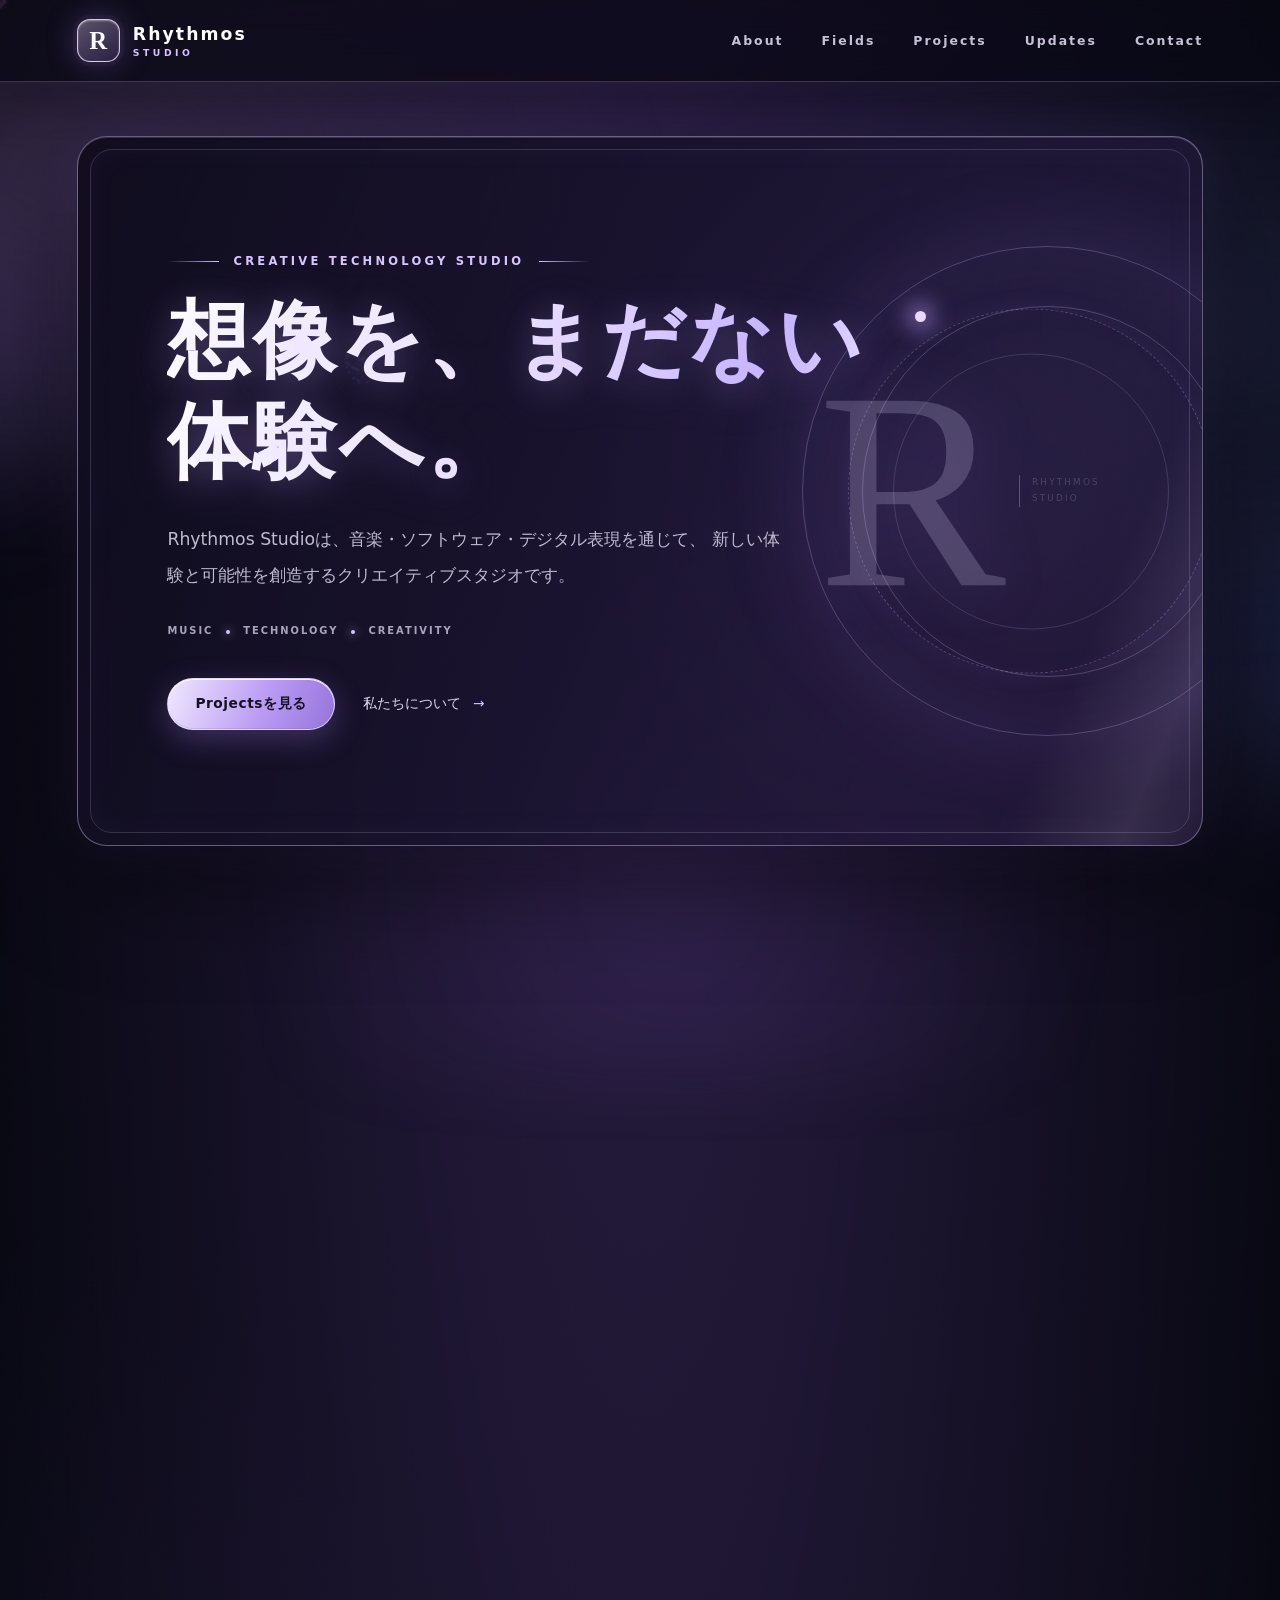
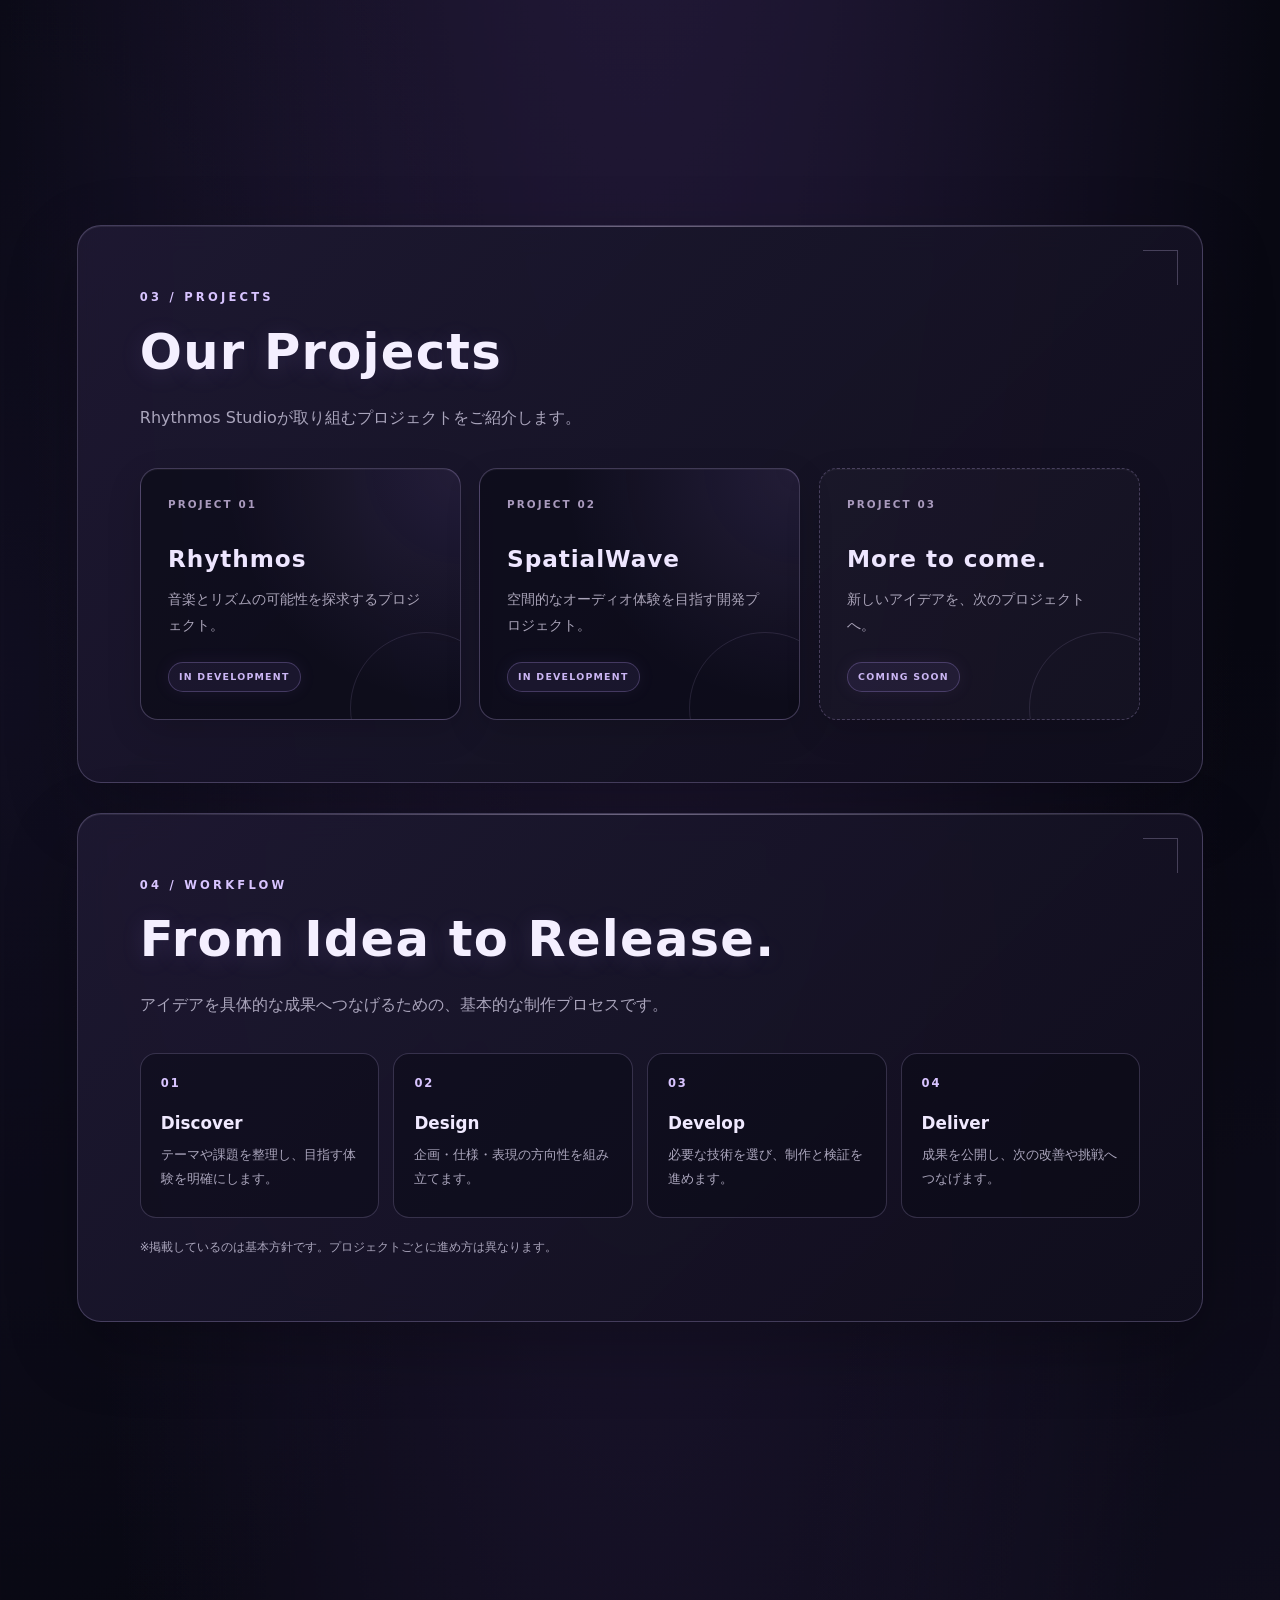
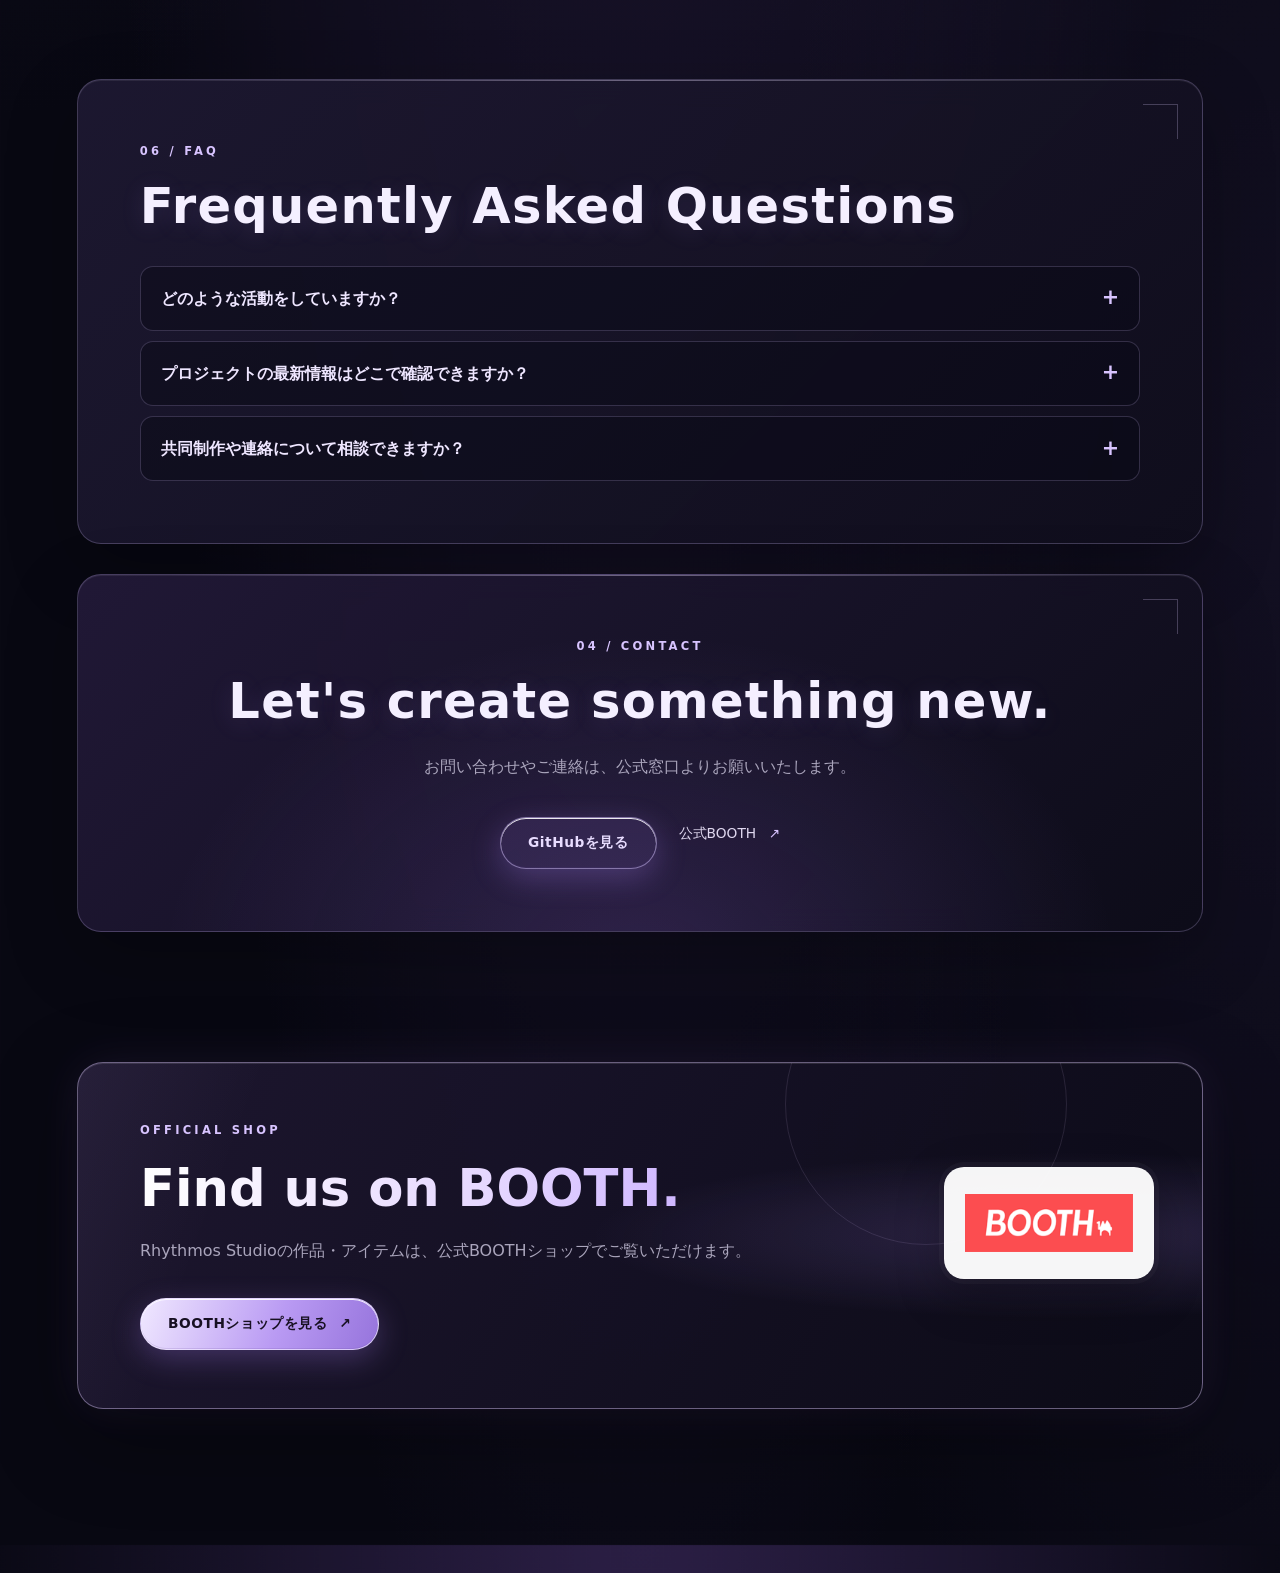
==== commit 4680331e: "Correct section numbering after site expansion" ====
--- a/index.html
+++ b/index.html
@@ -79,7 +79,7 @@
     </section>
 
     <section id="projects" class="content-section section-framed">
-      <p class="eyebrow">02 / PROJECTS</p>
+      <p class="eyebrow">03 / PROJECTS</p>
       <h2>Our Projects</h2>
       <p>Rhythmos Studioが取り組むプロジェクトをご紹介します。</p>
       <div class="project-grid">
@@ -118,7 +118,7 @@
     </section>
 
     <section id="news" class="content-section section-framed">
-      <p class="eyebrow">03 / NEWS</p>
+      <p class="eyebrow">05 / NEWS</p>
       <h2>Latest Updates</h2>
       <div class="news-item">
         <time datetime="">近日公開</time>
--- a/css/style.css
+++ b/css/style.css
@@ -1249,3 +1249,143 @@
 @media (prefers-reduced-motion: reduce) {
   #fireworks-canvas { display: none; }
 }
+
+
+/* =========================================================
+   INFORMATION ARCHITECTURE — capabilities / workflow / FAQ
+========================================================= */
+.capability-grid {
+  display: grid;
+  grid-template-columns: repeat(3, minmax(0, 1fr));
+  gap: 16px;
+  margin-top: 32px;
+}
+.capability-card {
+  min-height: 190px;
+  padding: 25px;
+  border: 1px solid rgba(211,190,255,.22);
+  border-radius: 17px;
+  background: linear-gradient(145deg, rgba(151,116,214,.12), rgba(10,10,21,.55));
+}
+.capability-index {
+  color: var(--lavender);
+  font-size: .65rem;
+  font-weight: 750;
+  letter-spacing: .16em;
+}
+.capability-card h3 {
+  margin: 24px 0 8px;
+  color: #f0e9ff;
+  font-size: 1.18rem;
+}
+.capability-card p {
+  margin: 0;
+  color: var(--muted);
+  font-size: .86rem;
+  line-height: 1.9;
+}
+.workflow-list {
+  display: grid;
+  grid-template-columns: repeat(4, minmax(0, 1fr));
+  gap: 14px;
+  margin: 32px 0 0;
+  padding: 0;
+  list-style: none;
+  counter-reset: workflow;
+}
+.workflow-list li {
+  display: flex;
+  min-height: 165px;
+  flex-direction: column;
+  gap: 15px;
+  padding: 20px;
+  border: 1px solid rgba(211,190,255,.2);
+  border-radius: 16px;
+  background: rgba(9,9,20,.46);
+}
+.workflow-list li > span {
+  color: var(--lavender);
+  font-size: .72rem;
+  font-weight: 800;
+  letter-spacing: .16em;
+}
+.workflow-list h3 {
+  margin: 0 0 6px;
+  color: #f0e9ff;
+  font-size: 1.05rem;
+}
+.workflow-list p {
+  margin: 0;
+  color: var(--muted);
+  font-size: .82rem;
+  line-height: 1.8;
+}
+.workflow-note {
+  margin: 18px 0 0;
+  color: #89839c;
+  font-size: .72rem;
+}
+.faq-list {
+  display: grid;
+  gap: 10px;
+  margin-top: 28px;
+}
+.faq-list details {
+  border: 1px solid rgba(211,190,255,.2);
+  border-radius: 13px;
+  background: rgba(9,9,20,.42);
+}
+.faq-list summary {
+  position: relative;
+  padding: 18px 48px 18px 20px;
+  color: #eee6ff;
+  font-weight: 650;
+  cursor: pointer;
+  list-style: none;
+}
+.faq-list summary::-webkit-details-marker { display: none; }
+.faq-list summary::after {
+  position: absolute;
+  top: 50%;
+  right: 20px;
+  color: var(--lavender);
+  content: "+";
+  font-size: 1.3rem;
+  transform: translateY(-50%);
+}
+.faq-list details[open] summary::after { content: "−"; }
+.faq-list details p {
+  margin: 0;
+  padding: 0 20px 19px;
+  color: var(--muted);
+  font-size: .9rem;
+  line-height: 1.9;
+}
+.contact-actions {
+  display: flex;
+  align-items: center;
+  justify-content: center;
+  flex-wrap: wrap;
+  gap: 22px;
+}
+.footer-nav {
+  display: flex;
+  flex-wrap: wrap;
+  justify-content: center;
+  gap: 12px 20px;
+}
+.footer-nav a {
+  color: #a99dbd;
+  font-size: .72rem;
+}
+@media (max-width: 820px) {
+  .workflow-list { grid-template-columns: repeat(2, minmax(0, 1fr)); }
+}
+@media (max-width: 600px) {
+  .capability-grid,
+  .workflow-list { grid-template-columns: 1fr; }
+  .capability-card { min-height: 0; }
+  .workflow-list li { min-height: 0; }
+  .contact-actions { flex-direction: column; gap: 12px; }
+  .footer-nav { gap: 8px 15px; }
+}
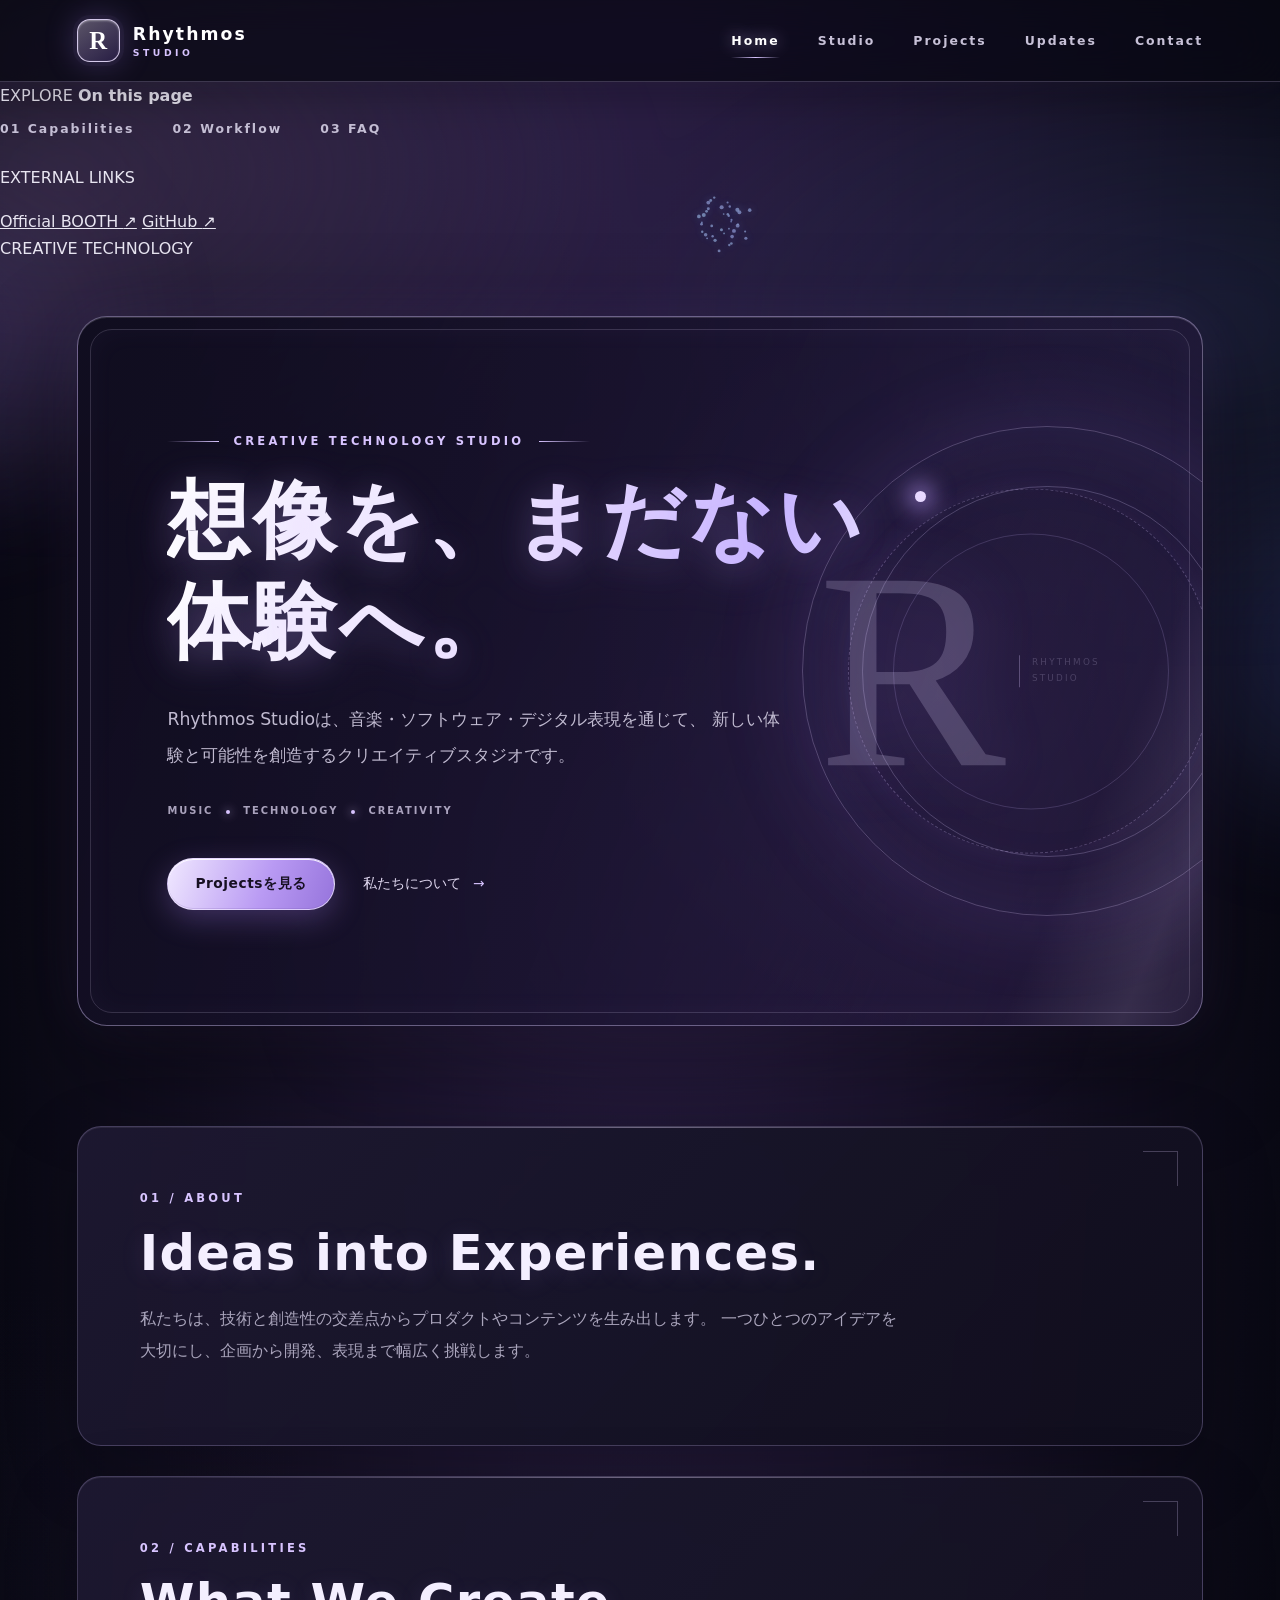
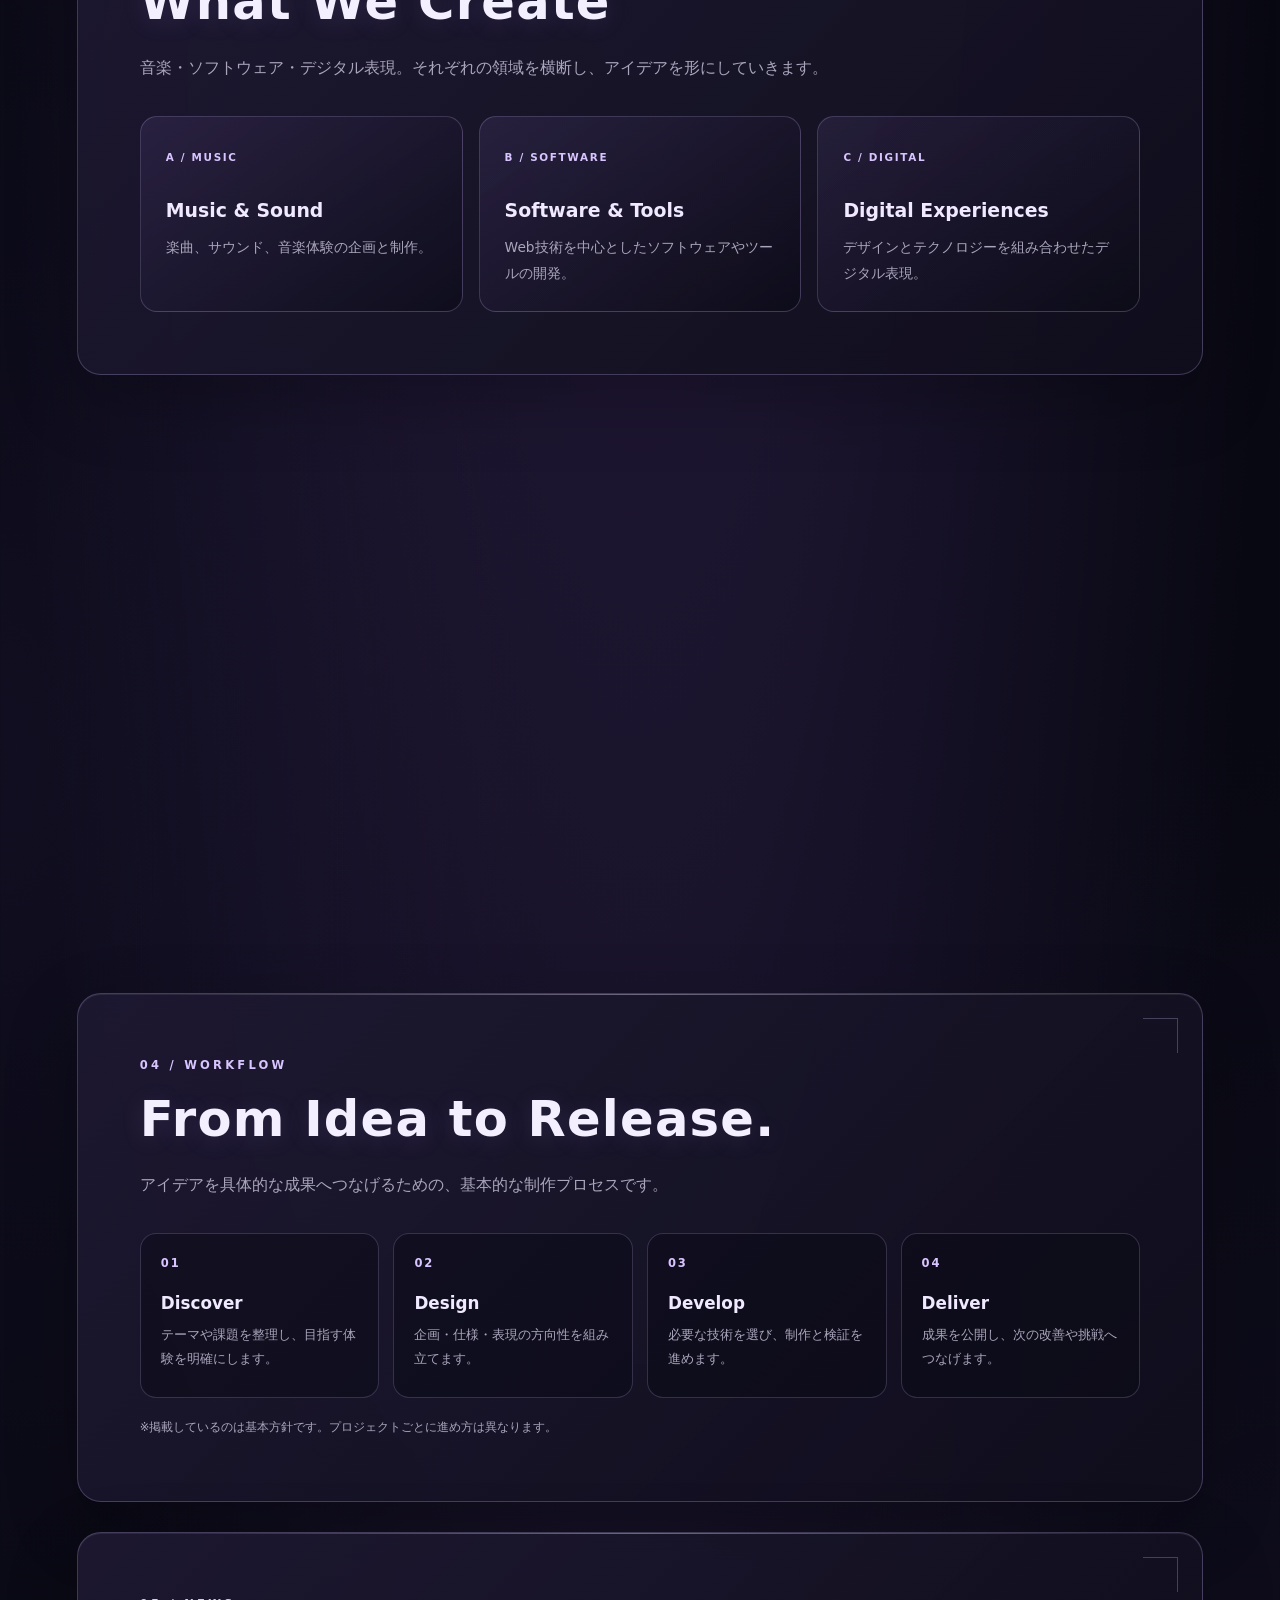
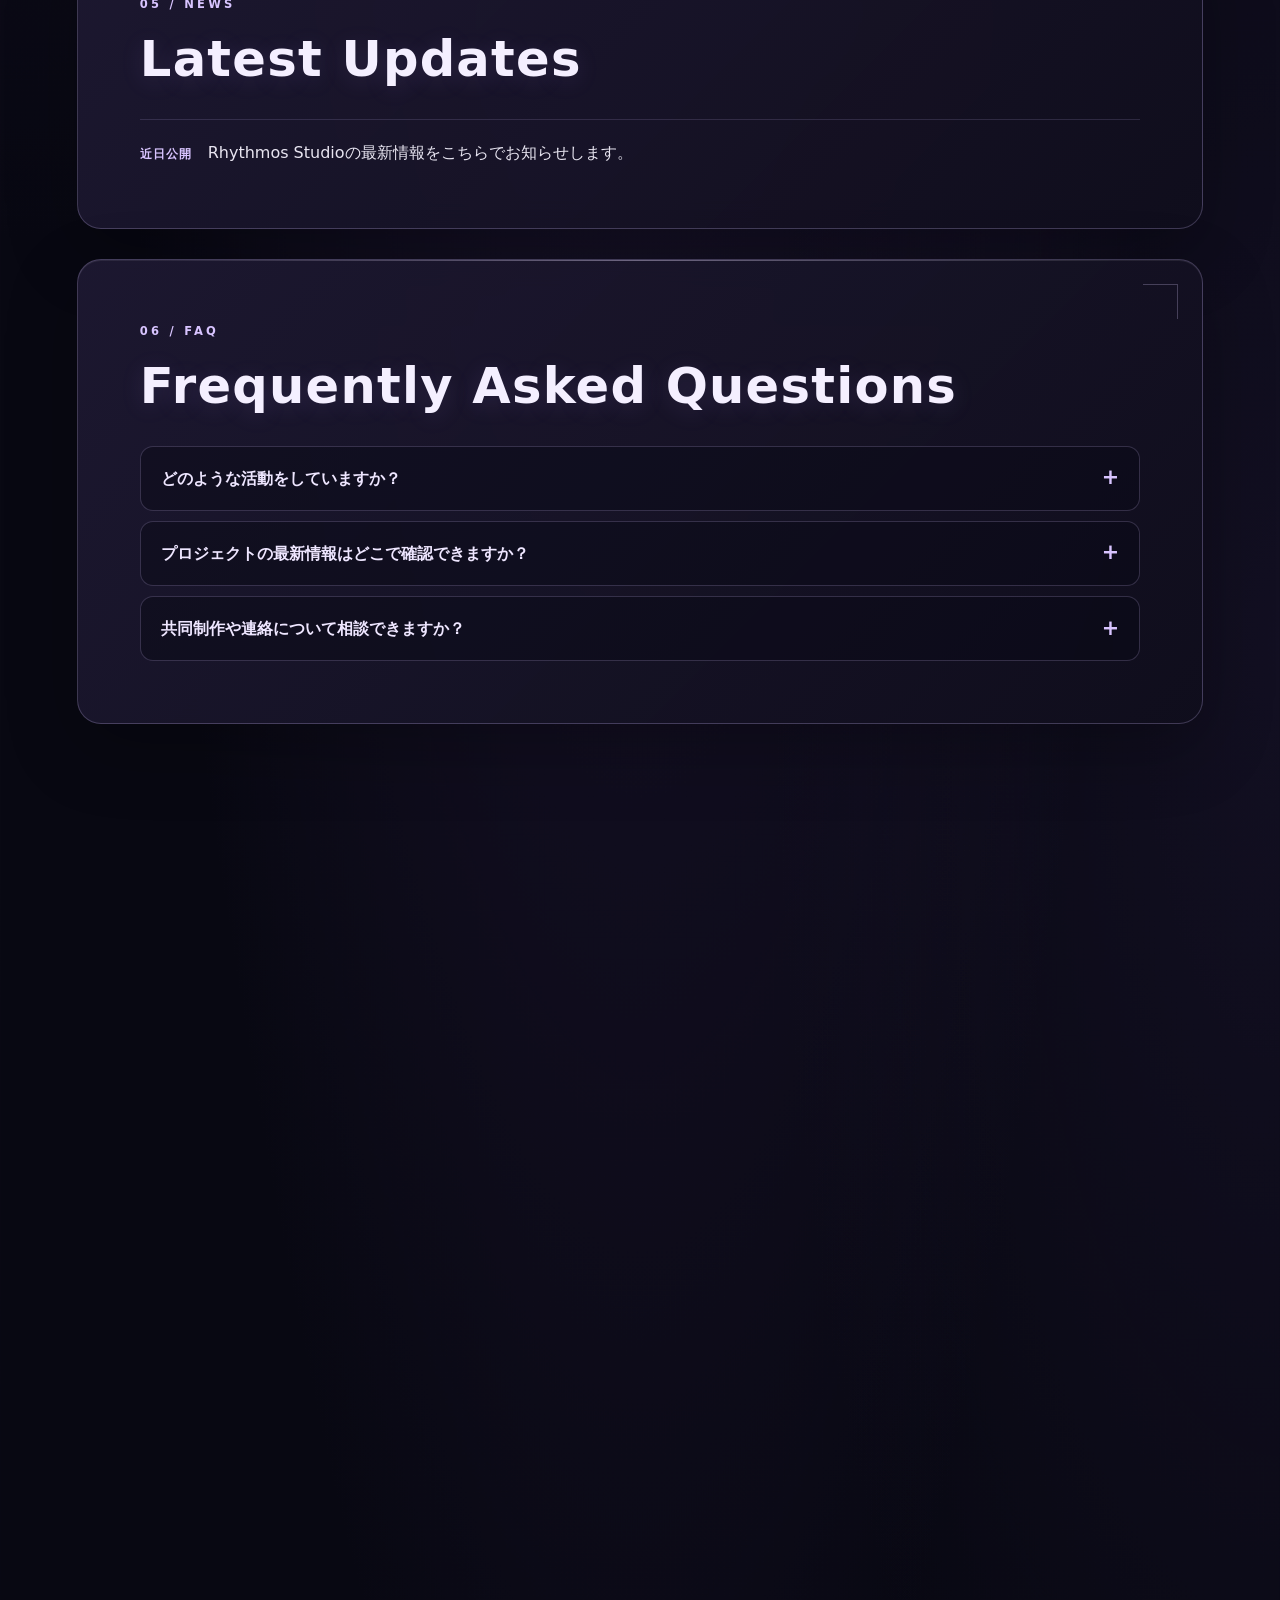
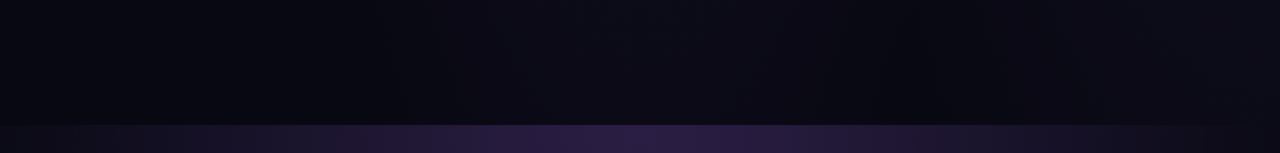
==== commit 97f4c7be: "Simplify header navigation and add contextual aside" ====
--- a/index.html
+++ b/index.html
@@ -20,13 +20,30 @@
     </a>
 
     <nav aria-label="メインナビゲーション">
-      <a href="#about">About</a>
-      <a href="#fields">Fields</a>
+      <a href="#home">Home</a>
+      <a href="#about">Studio</a>
       <a href="#projects">Projects</a>
       <a href="#news">Updates</a>
       <a href="#contact">Contact</a>
     </nav>
   </header>
+
+  <aside class="site-aside" aria-label="ページ内ナビゲーション">
+    <div class="aside-heading">
+      <span class="aside-kicker">EXPLORE</span>
+      <strong>On this page</strong>
+    </div>
+    <nav class="aside-nav" aria-label="ページ内目次">
+      <a href="#fields"><span>01</span> Capabilities</a>
+      <a href="#workflow"><span>02</span> Workflow</a>
+      <a href="#faq"><span>03</span> FAQ</a>
+    </nav>
+    <div class="aside-divider"></div>
+    <p class="aside-caption">EXTERNAL LINKS</p>
+    <a class="aside-external" href="https://rhythmosstudio.booth.pm/" target="_blank" rel="noopener noreferrer">Official BOOTH <span aria-hidden="true">↗</span></a>
+    <a class="aside-external" href="https://github.com/yusei82817" target="_blank" rel="noopener noreferrer">GitHub <span aria-hidden="true">↗</span></a>
+    <div class="aside-bottom"><span class="aside-status-dot"></span> CREATIVE TECHNOLOGY</div>
+  </aside>
 
   <main id="main-content">
     <section id="home" class="hero">
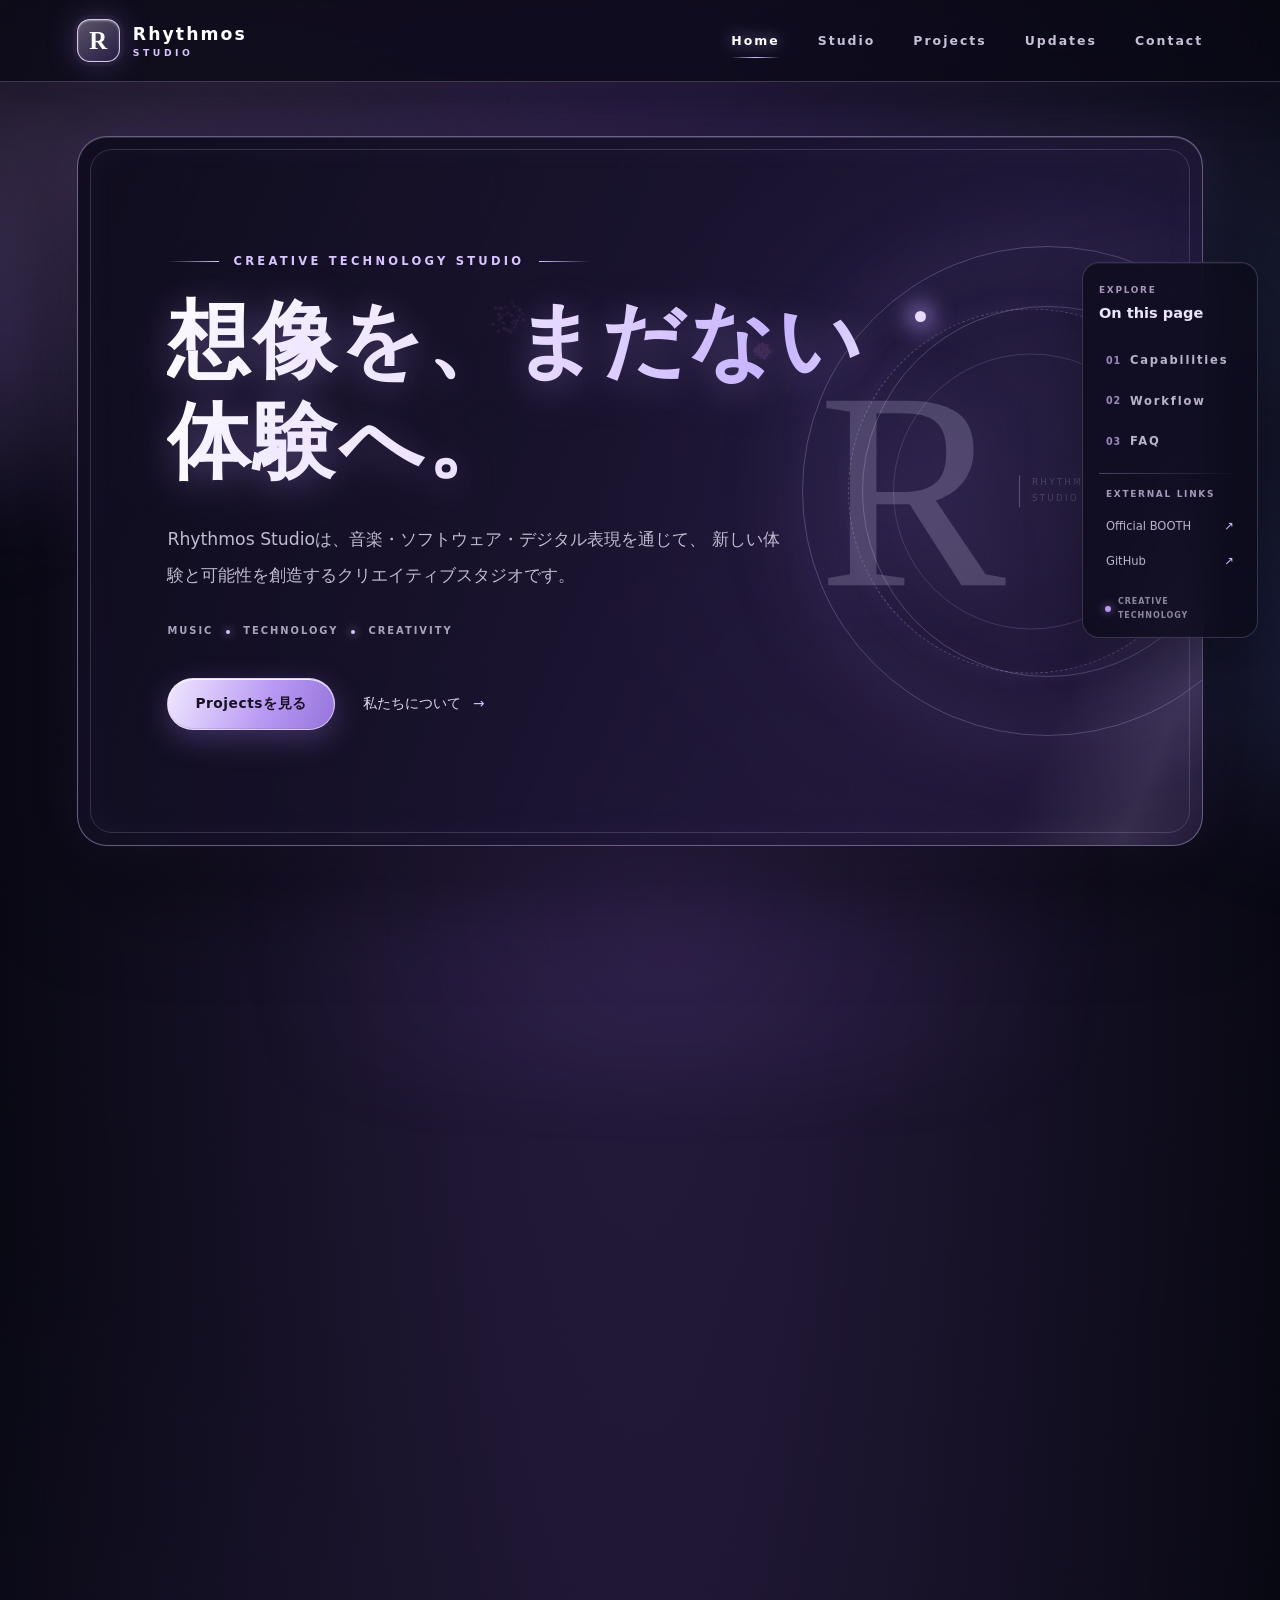
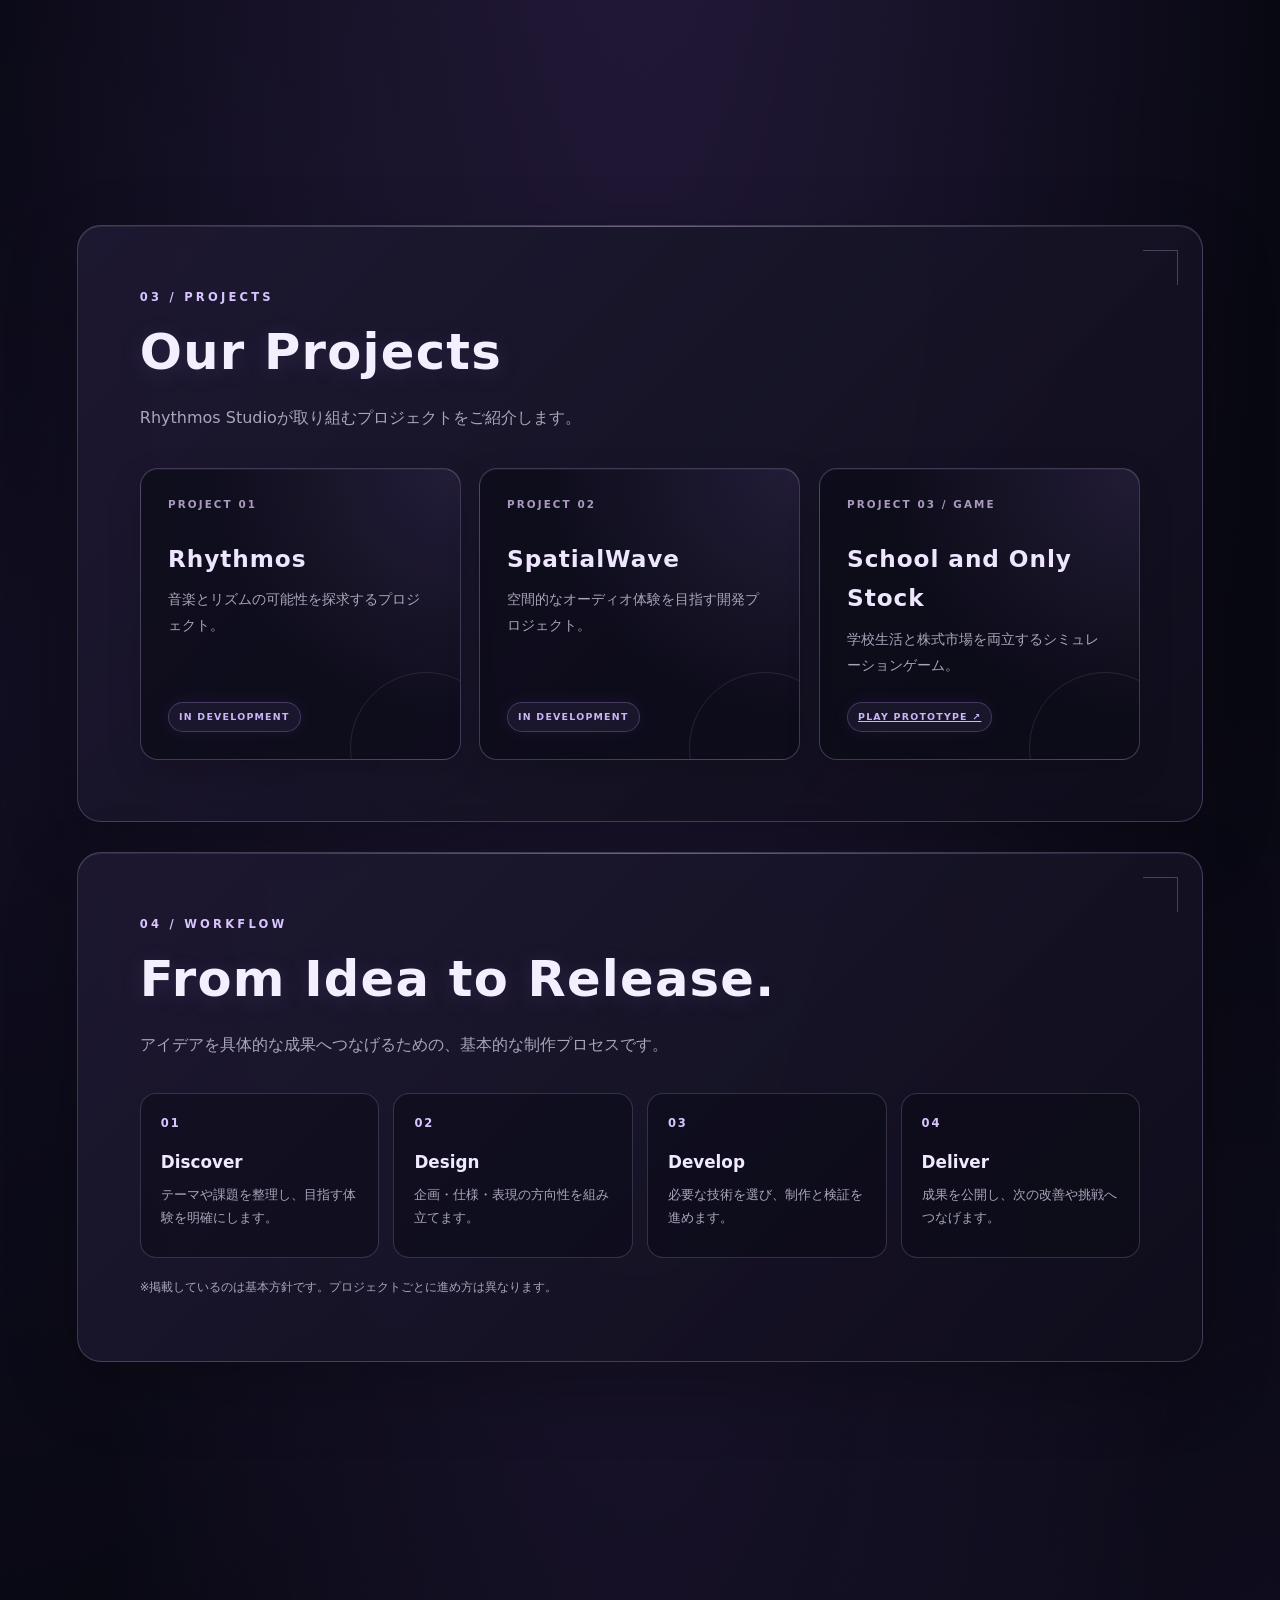
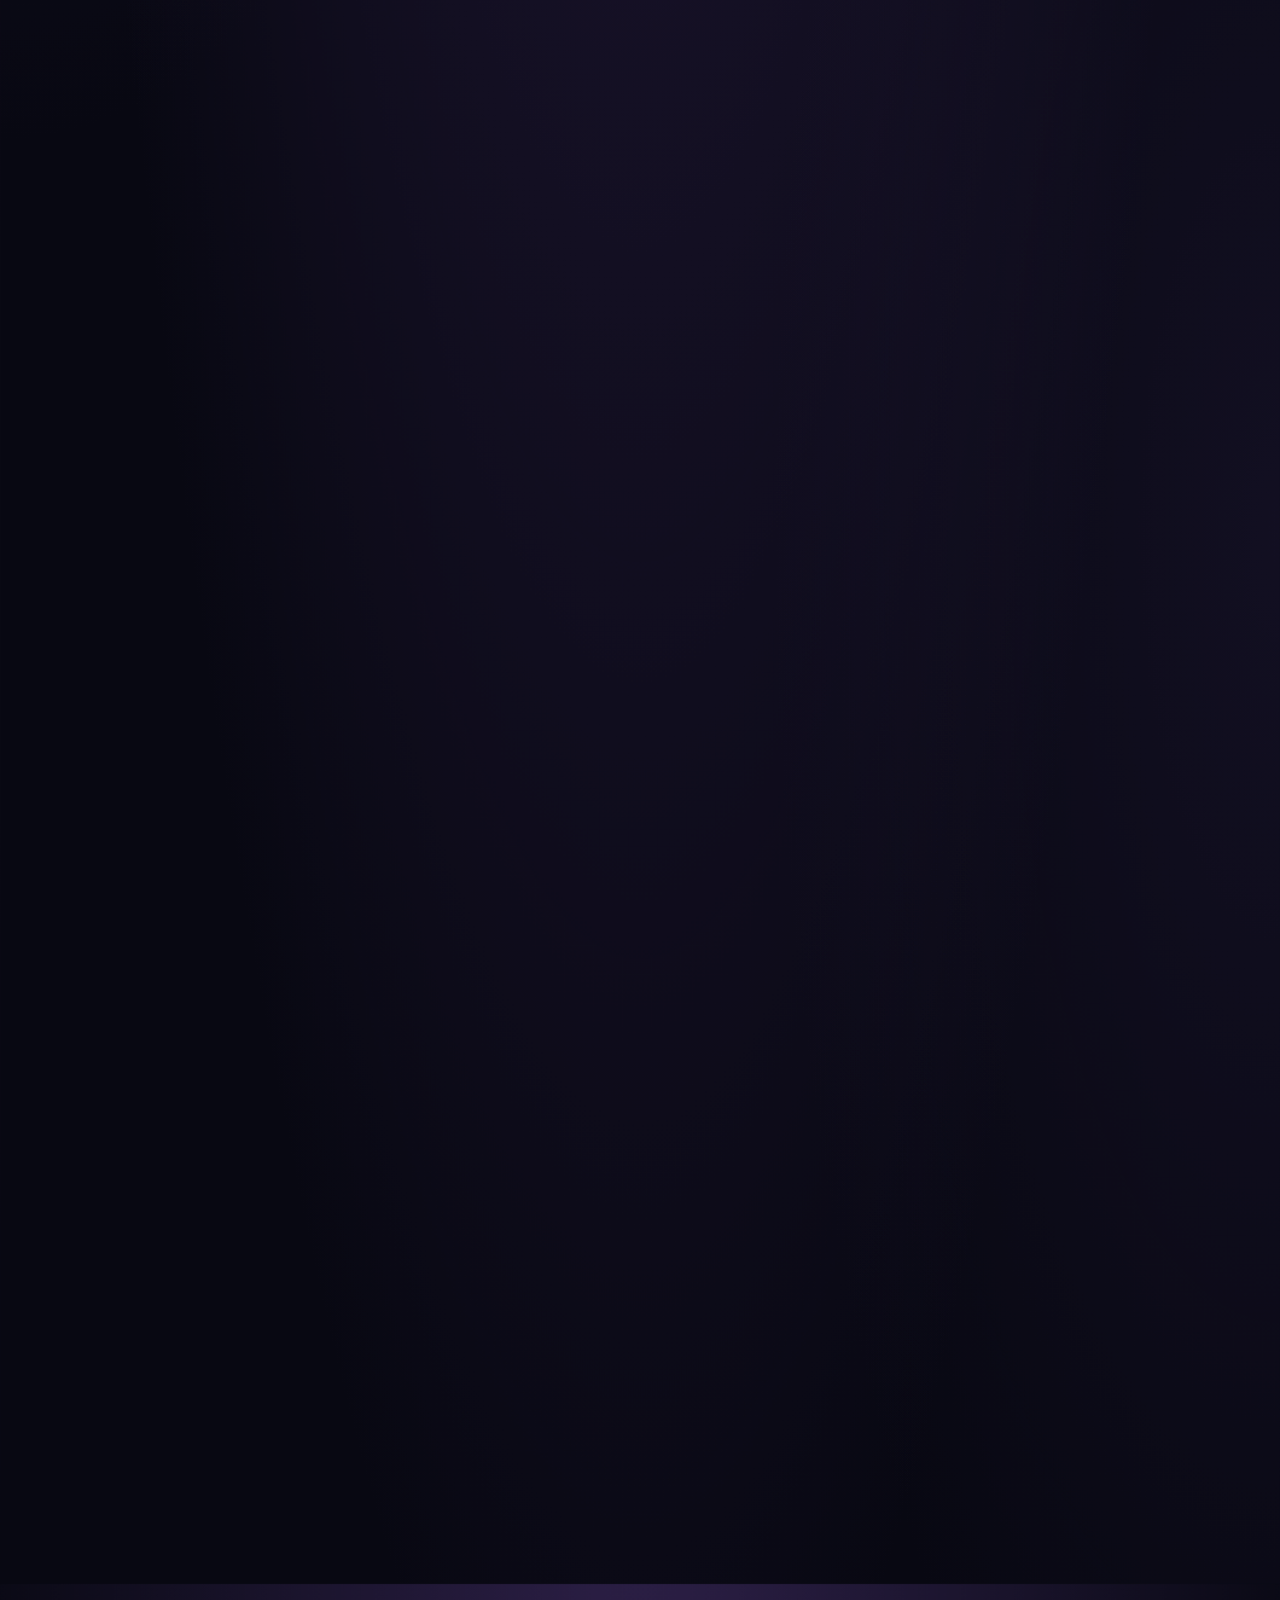
==== commit 5b2edac6: "Add School and Only Stock to studio projects" ====
--- a/index.html
+++ b/index.html
@@ -112,11 +112,11 @@
           <p>空間的なオーディオ体験を目指す開発プロジェクト。</p>
           <span class="project-status">IN DEVELOPMENT</span>
         </article>
-        <article class="project-card project-card-placeholder">
-          <span class="project-number">PROJECT 03</span>
-          <h3>More to come.</h3>
-          <p>新しいアイデアを、次のプロジェクトへ。</p>
-          <span class="project-status">COMING SOON</span>
+        <article class="project-card">
+          <span class="project-number">PROJECT 03 / GAME</span>
+          <h3>School and Only Stock</h3>
+          <p>学校生活と株式市場を両立するシミュレーションゲーム。</p>
+          <a class="project-status" href="./games/school-and-only-stock/">PLAY PROTOTYPE ↗</a>
         </article>
       </div>
     </section>
--- a/css/style.css
+++ b/css/style.css
@@ -1389,3 +1389,93 @@
   .contact-actions { flex-direction: column; gap: 12px; }
   .footer-nav { gap: 8px 15px; }
 }
+
+
+/* =========================================================
+   GLOBAL HEADER + CONTEXTUAL ASIDE NAVIGATION
+========================================================= */
+.site-header nav a { white-space: nowrap; }
+.site-aside {
+  position: fixed;
+  z-index: 900;
+  top: 50%;
+  right: max(22px, calc((100vw - var(--content)) / 2 - 205px));
+  width: 176px;
+  padding: 20px 16px 15px;
+  border: 1px solid rgba(211,190,255,.22);
+  border-radius: 17px;
+  background: rgba(12,11,25,.78);
+  box-shadow: 0 18px 55px rgba(0,0,0,.28), inset 0 1px rgba(255,255,255,.06);
+  backdrop-filter: blur(18px) saturate(140%);
+  -webkit-backdrop-filter: blur(18px) saturate(140%);
+  transform: translateY(-50%);
+}
+.aside-heading { display: grid; gap: 3px; margin-bottom: 17px; }
+.aside-kicker, .aside-caption {
+  color: #a99abd;
+  font-size: .56rem;
+  font-weight: 800;
+  letter-spacing: .19em;
+}
+.aside-heading strong { color: #eee7fb; font-size: .91rem; }
+.aside-nav { display: grid; gap: 5px; }
+.aside-nav a, .aside-external {
+  display: flex;
+  align-items: center;
+  gap: 9px;
+  padding: 8px 7px;
+  border-radius: 8px;
+  color: #bcb4ce;
+  font-size: .72rem;
+  text-decoration: none;
+  transition: color .2s ease, background .2s ease;
+}
+.aside-nav a span {
+  color: #9e8abf;
+  font-size: .6rem;
+  letter-spacing: .08em;
+}
+.aside-nav a:hover, .aside-nav a.is-active,
+.aside-external:hover {
+  color: #fff;
+  background: rgba(168,135,245,.13);
+}
+.aside-nav a.is-active span { color: var(--lavender); }
+.aside-divider {
+  height: 1px;
+  margin: 13px 0;
+  background: linear-gradient(90deg, rgba(216,196,255,.3), transparent);
+}
+.aside-caption { margin: 0 0 7px 7px; }
+.aside-external { justify-content: space-between; }
+.aside-external span { color: var(--lavender); }
+.aside-bottom {
+  display: flex;
+  align-items: center;
+  gap: 7px;
+  margin: 15px 0 0 6px;
+  color: #8f879f;
+  font-size: .5rem;
+  font-weight: 750;
+  letter-spacing: .12em;
+}
+.aside-status-dot {
+  width: 6px;
+  height: 6px;
+  border-radius: 50%;
+  background: #b99af3;
+  box-shadow: 0 0 10px rgba(185,154,243,.8);
+}
+@media (min-width: 1500px) {
+  main { margin-left: max(6vw, calc((100vw - var(--content)) / 2 - 100px)); }
+}
+@media (max-width: 1250px) {
+  .site-aside { right: 14px; width: 158px; }
+  main { width: min(100% - 220px, var(--content)); margin-left: 5vw; }
+  .booth-promo { width: min(100% - 220px, var(--content)); margin-left: 5vw; }
+}
+@media (max-width: 900px) {
+  .site-aside { display: none; }
+  main { width: min(100% - 8vw, var(--content)); margin: 0 auto; }
+  .booth-promo { width: min(100% - 8vw, var(--content)); margin-right: auto; margin-left: auto; }
+}
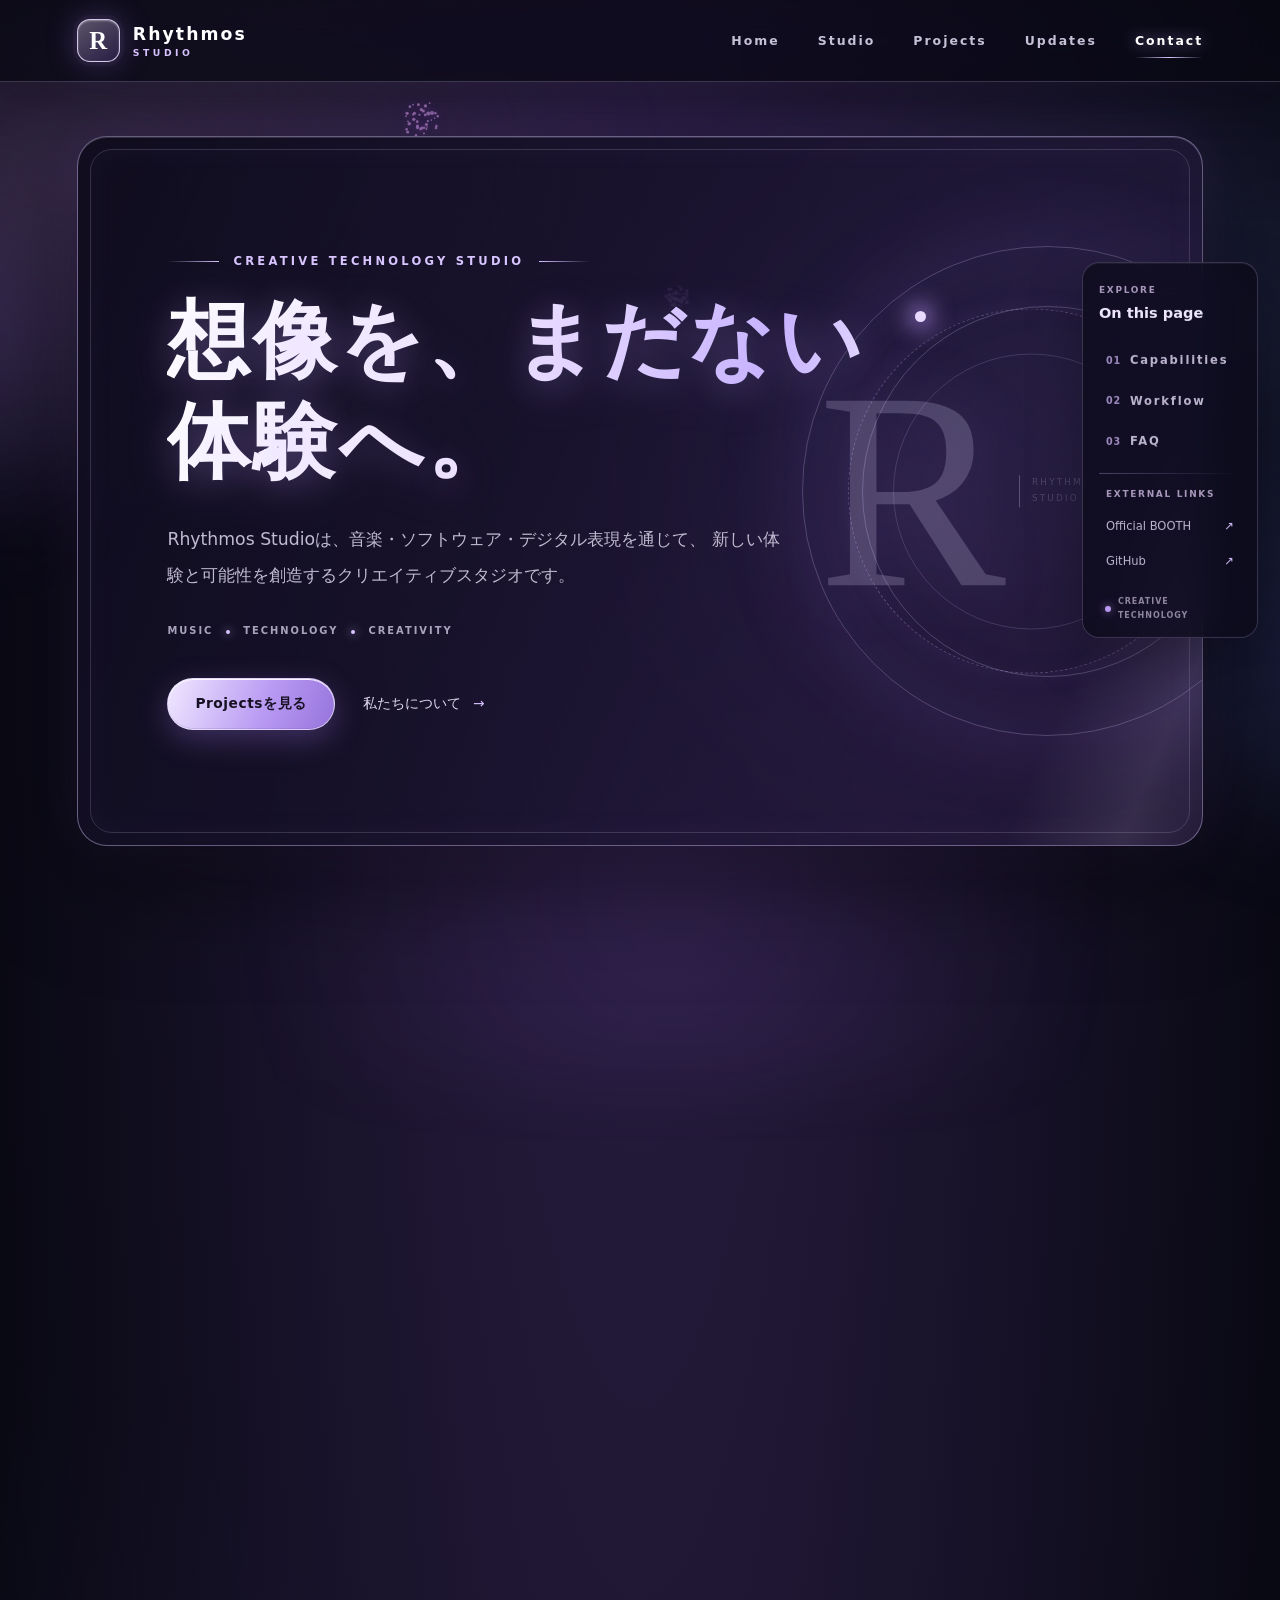
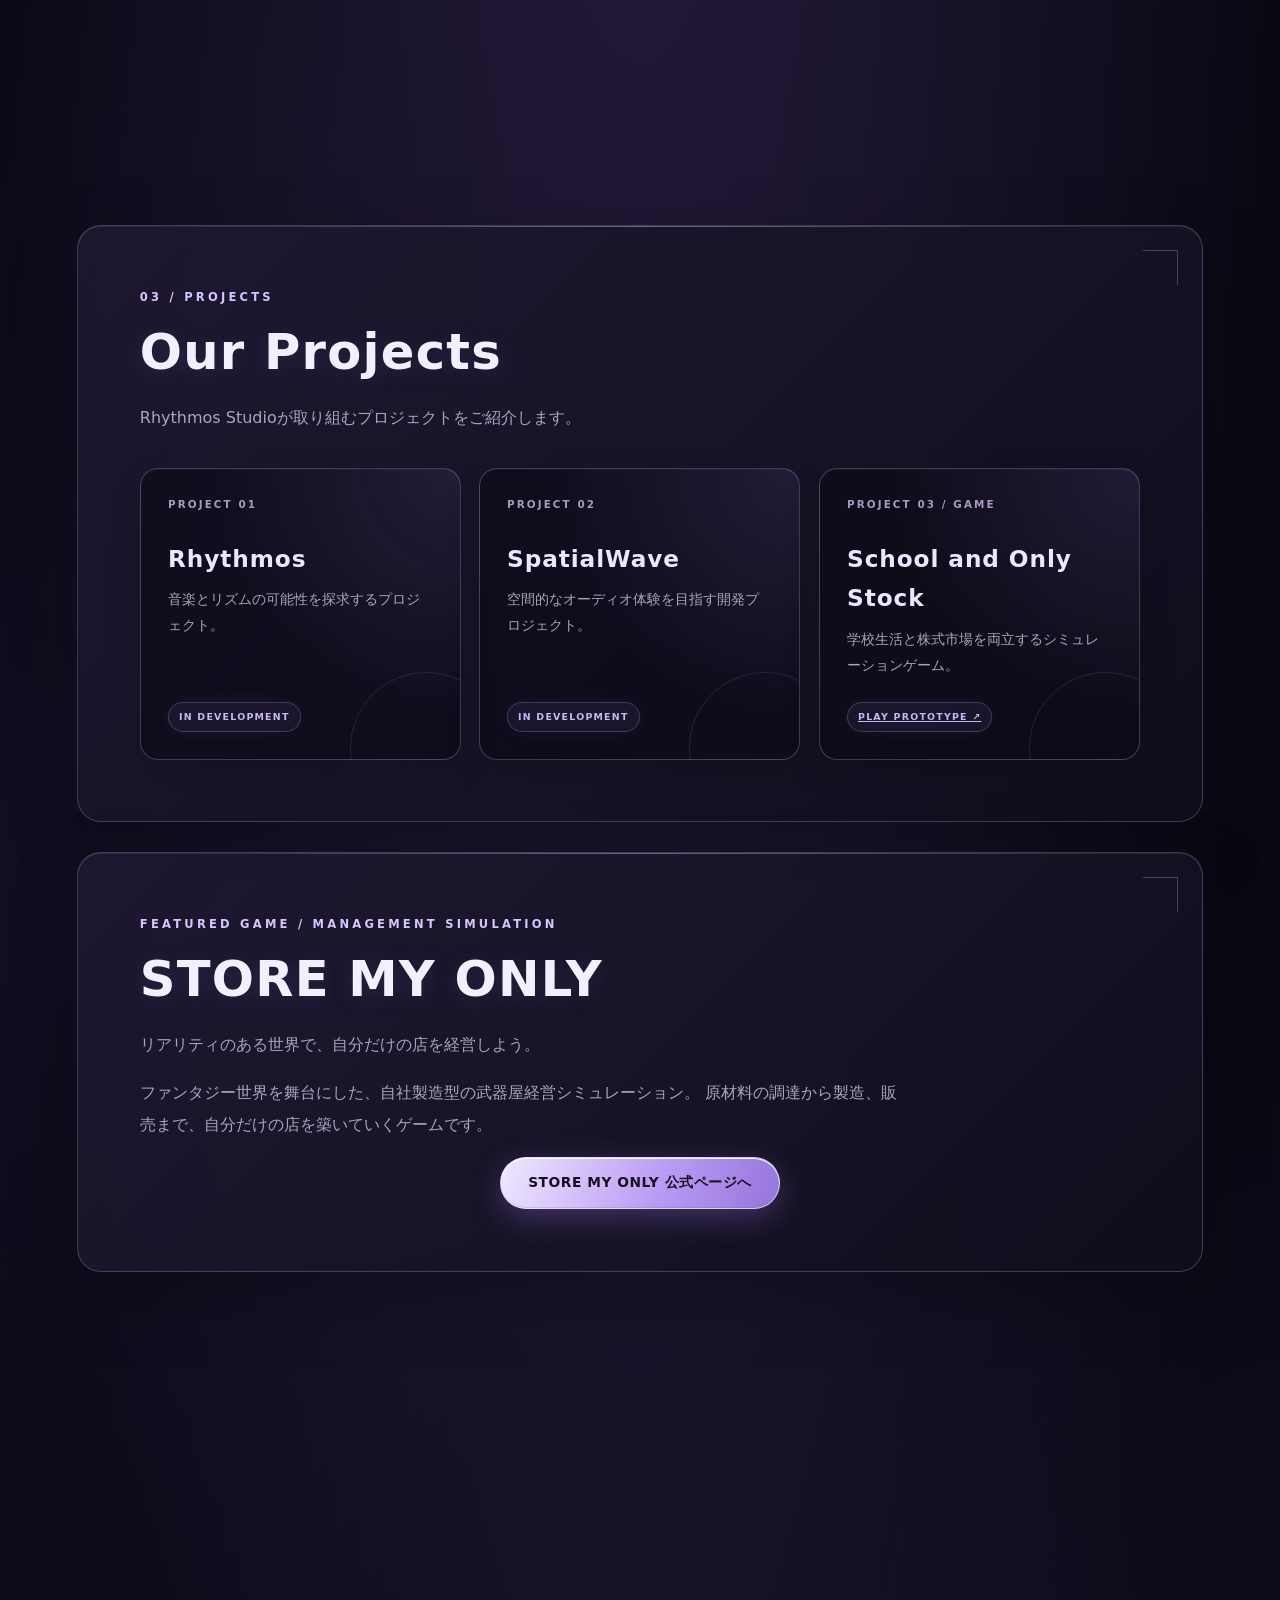
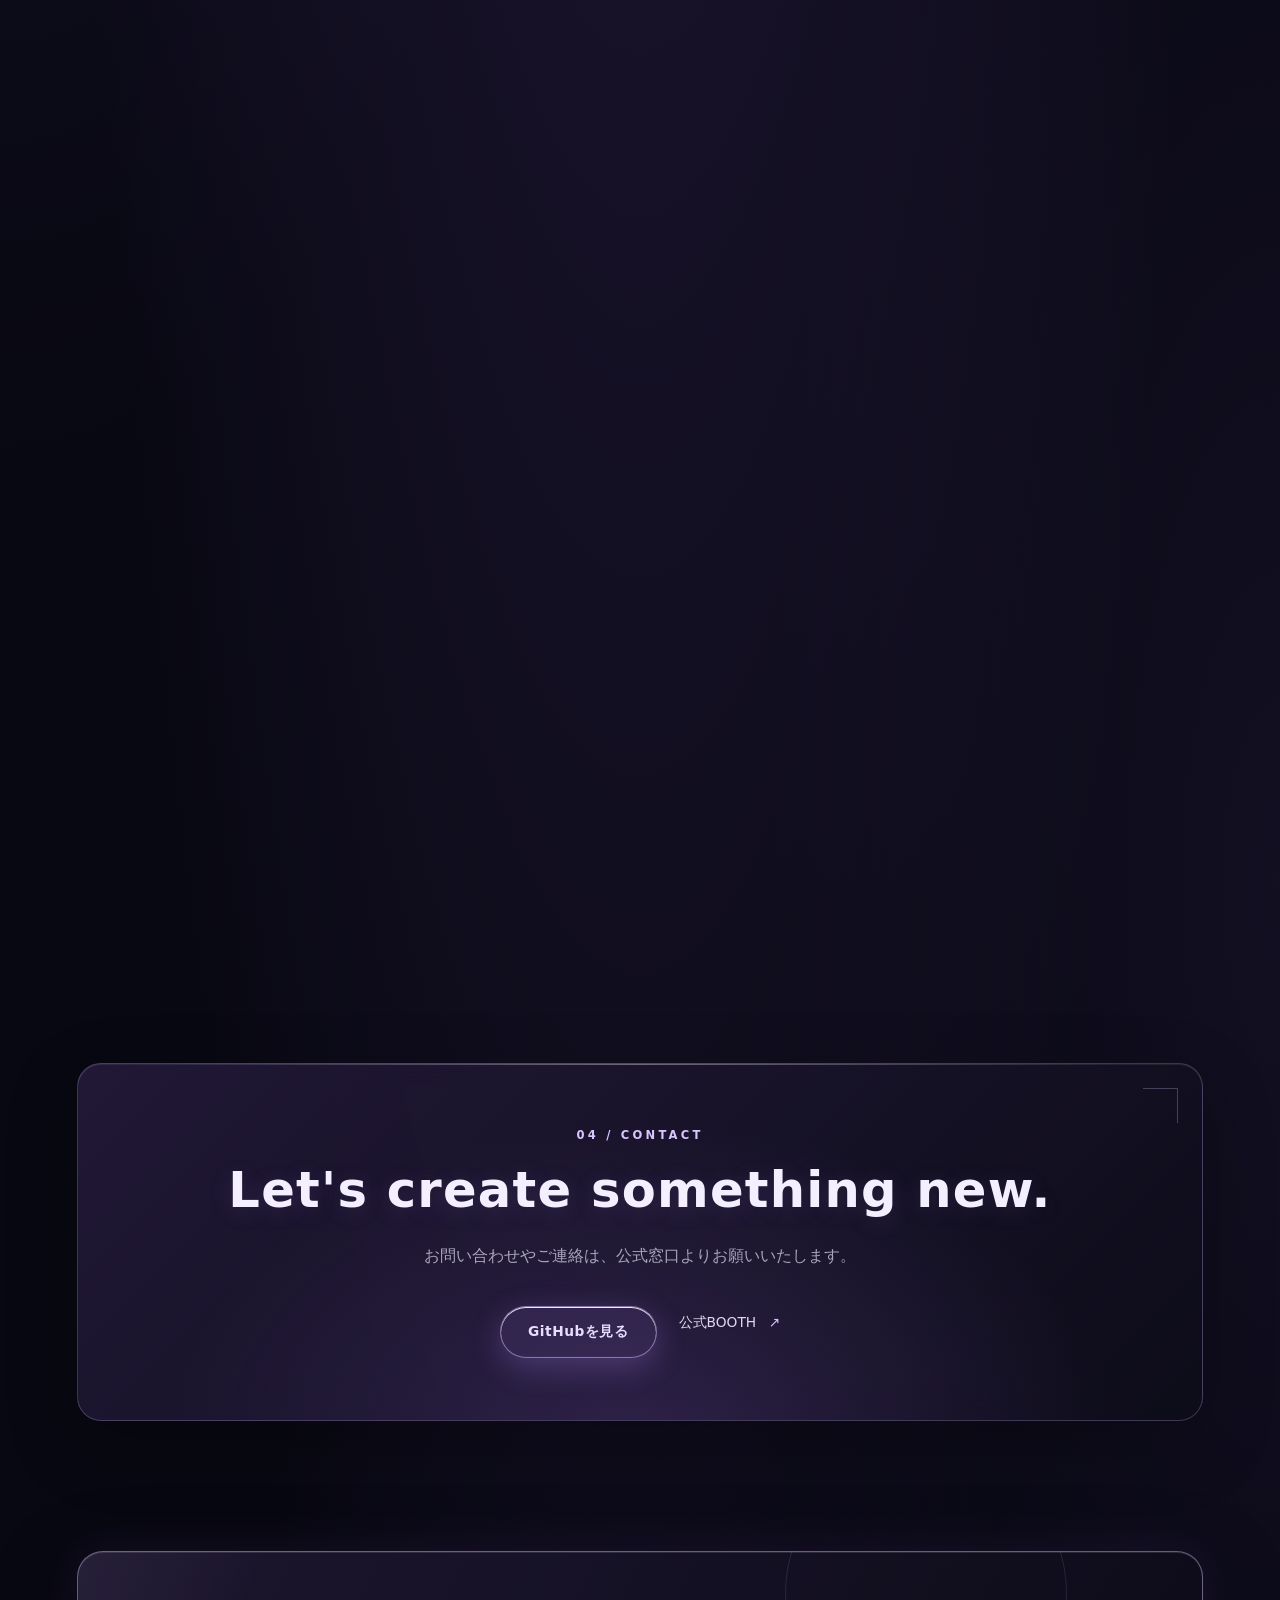
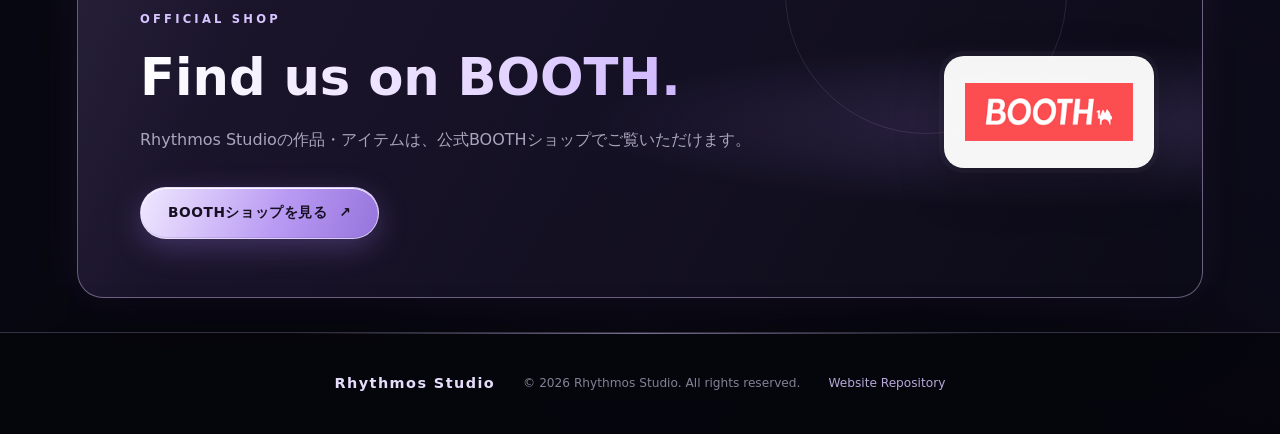
==== commit 90df7378: "Add STORE MY ONLY featured game section" ====
--- a/index.html
+++ b/index.html
@@ -121,6 +121,19 @@
       </div>
     </section>
 
+    <section id="store-my-only" class="content-section section-framed">
+      <p class="eyebrow">FEATURED GAME / MANAGEMENT SIMULATION</p>
+      <h2>STORE MY ONLY</h2>
+      <p class="store-my-only-tagline">リアリティのある世界で、自分だけの店を経営しよう。</p>
+      <p>
+        ファンタジー世界を舞台にした、自社製造型の武器屋経営シミュレーション。
+        原材料の調達から製造、販売まで、自分だけの店を築いていくゲームです。
+      </p>
+      <div class="contact-actions">
+        <a class="button" href="./games/Store-My-Only/">STORE MY ONLY 公式ページへ</a>
+      </div>
+    </section>
+
     <section id="workflow" class="content-section section-framed">
       <p class="eyebrow">04 / WORKFLOW</p>
       <h2>From Idea to Release.</h2>
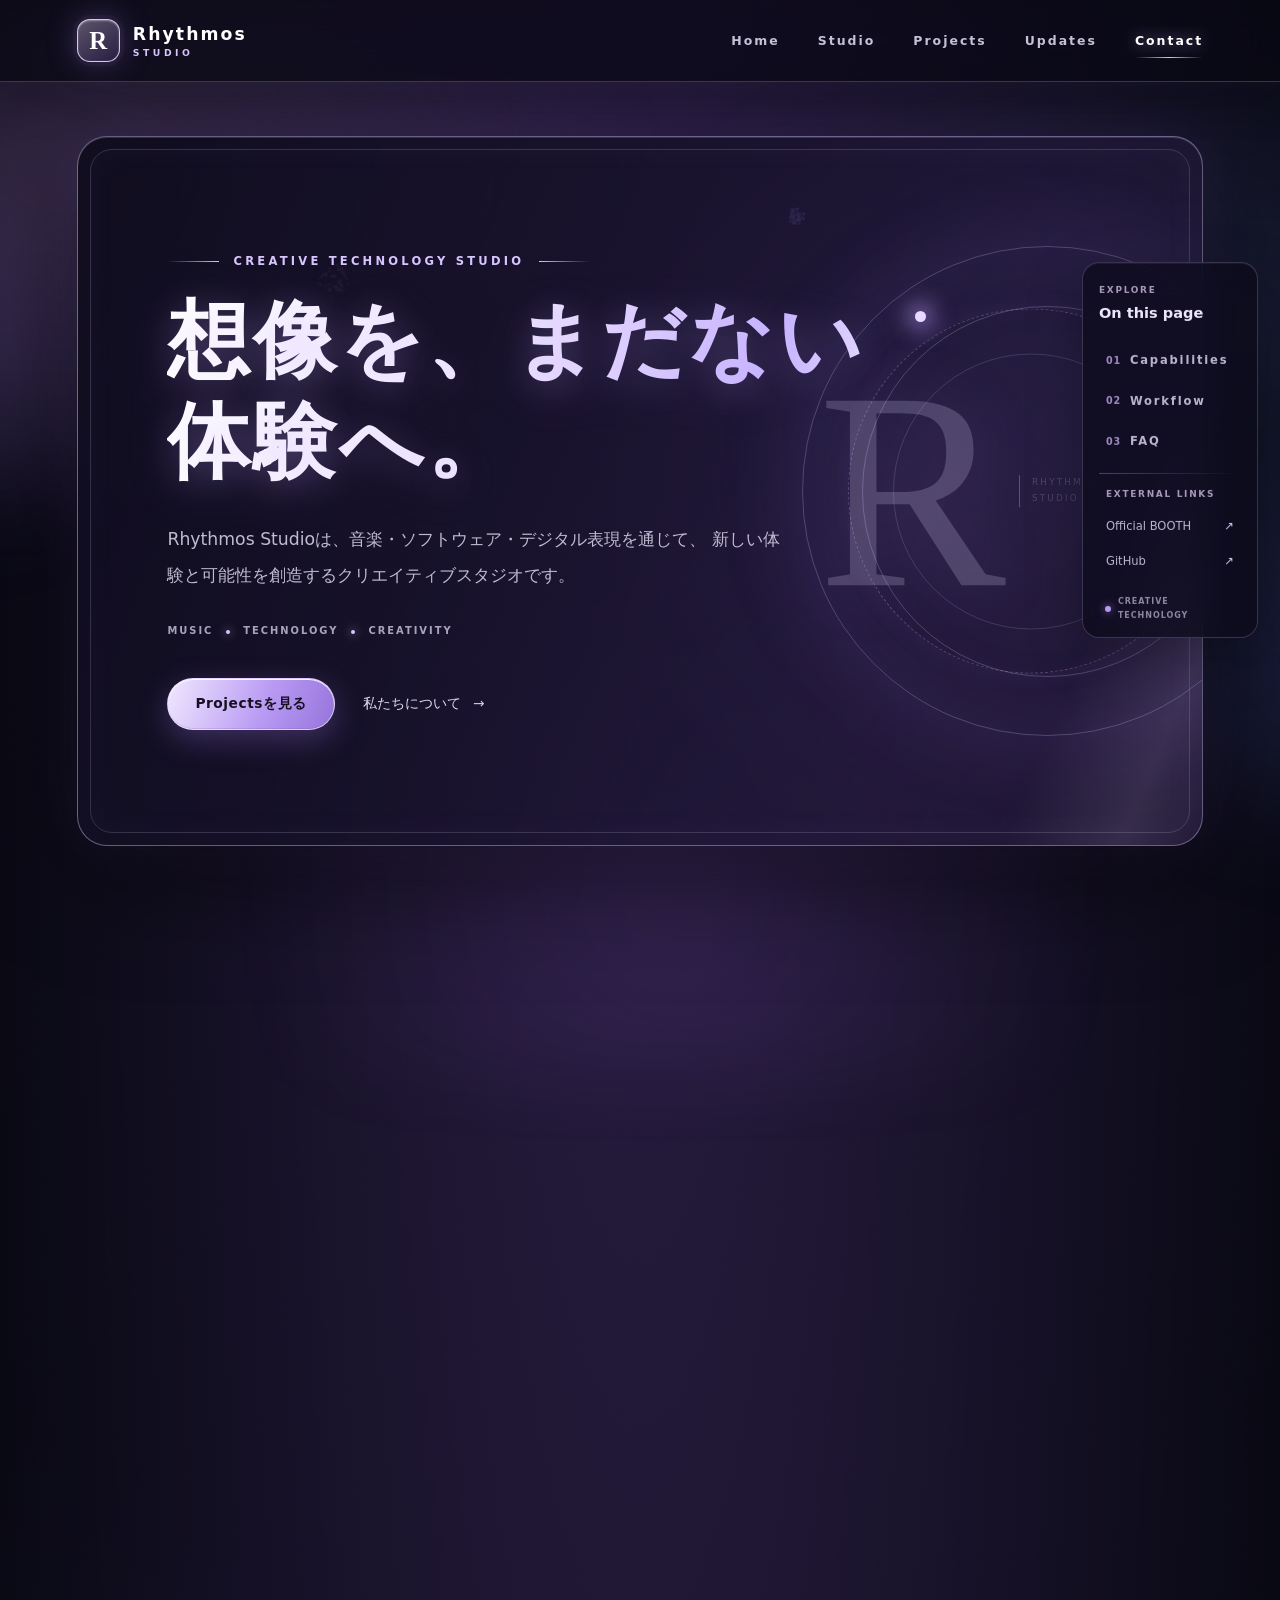
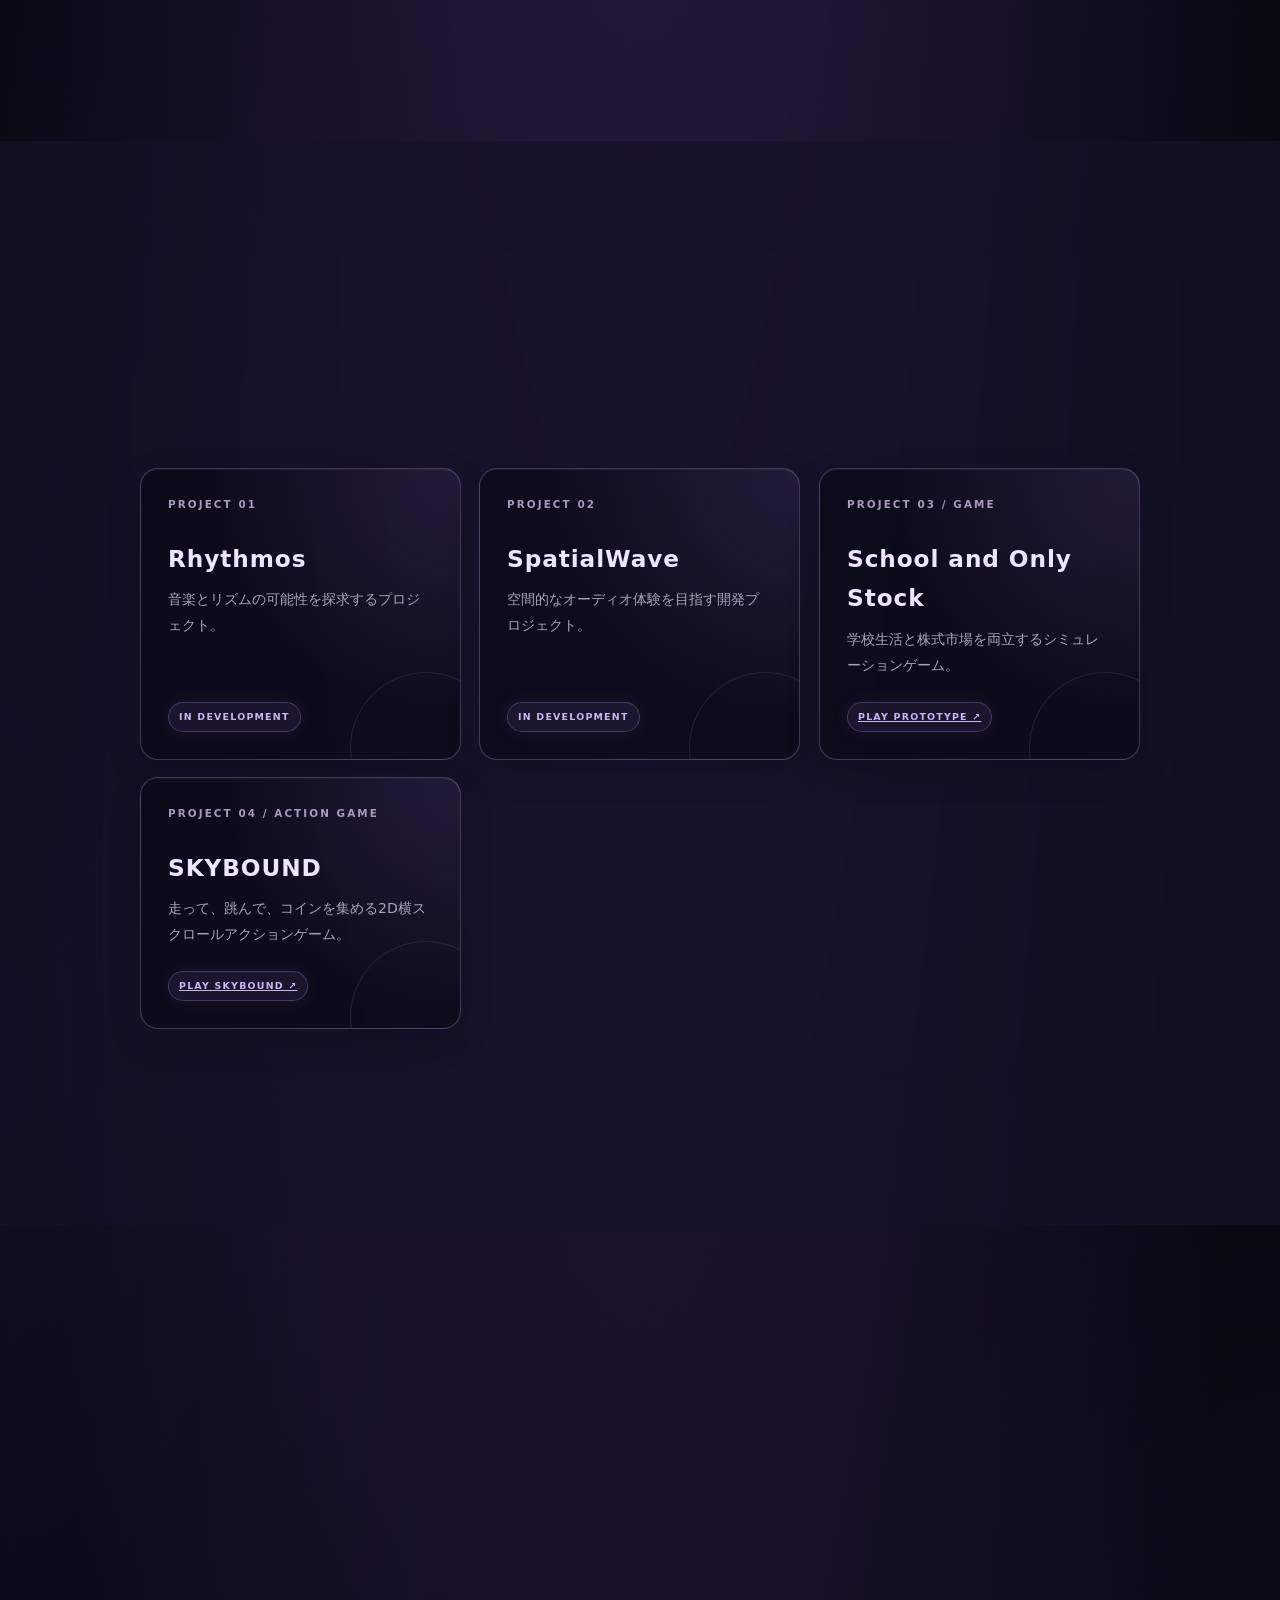
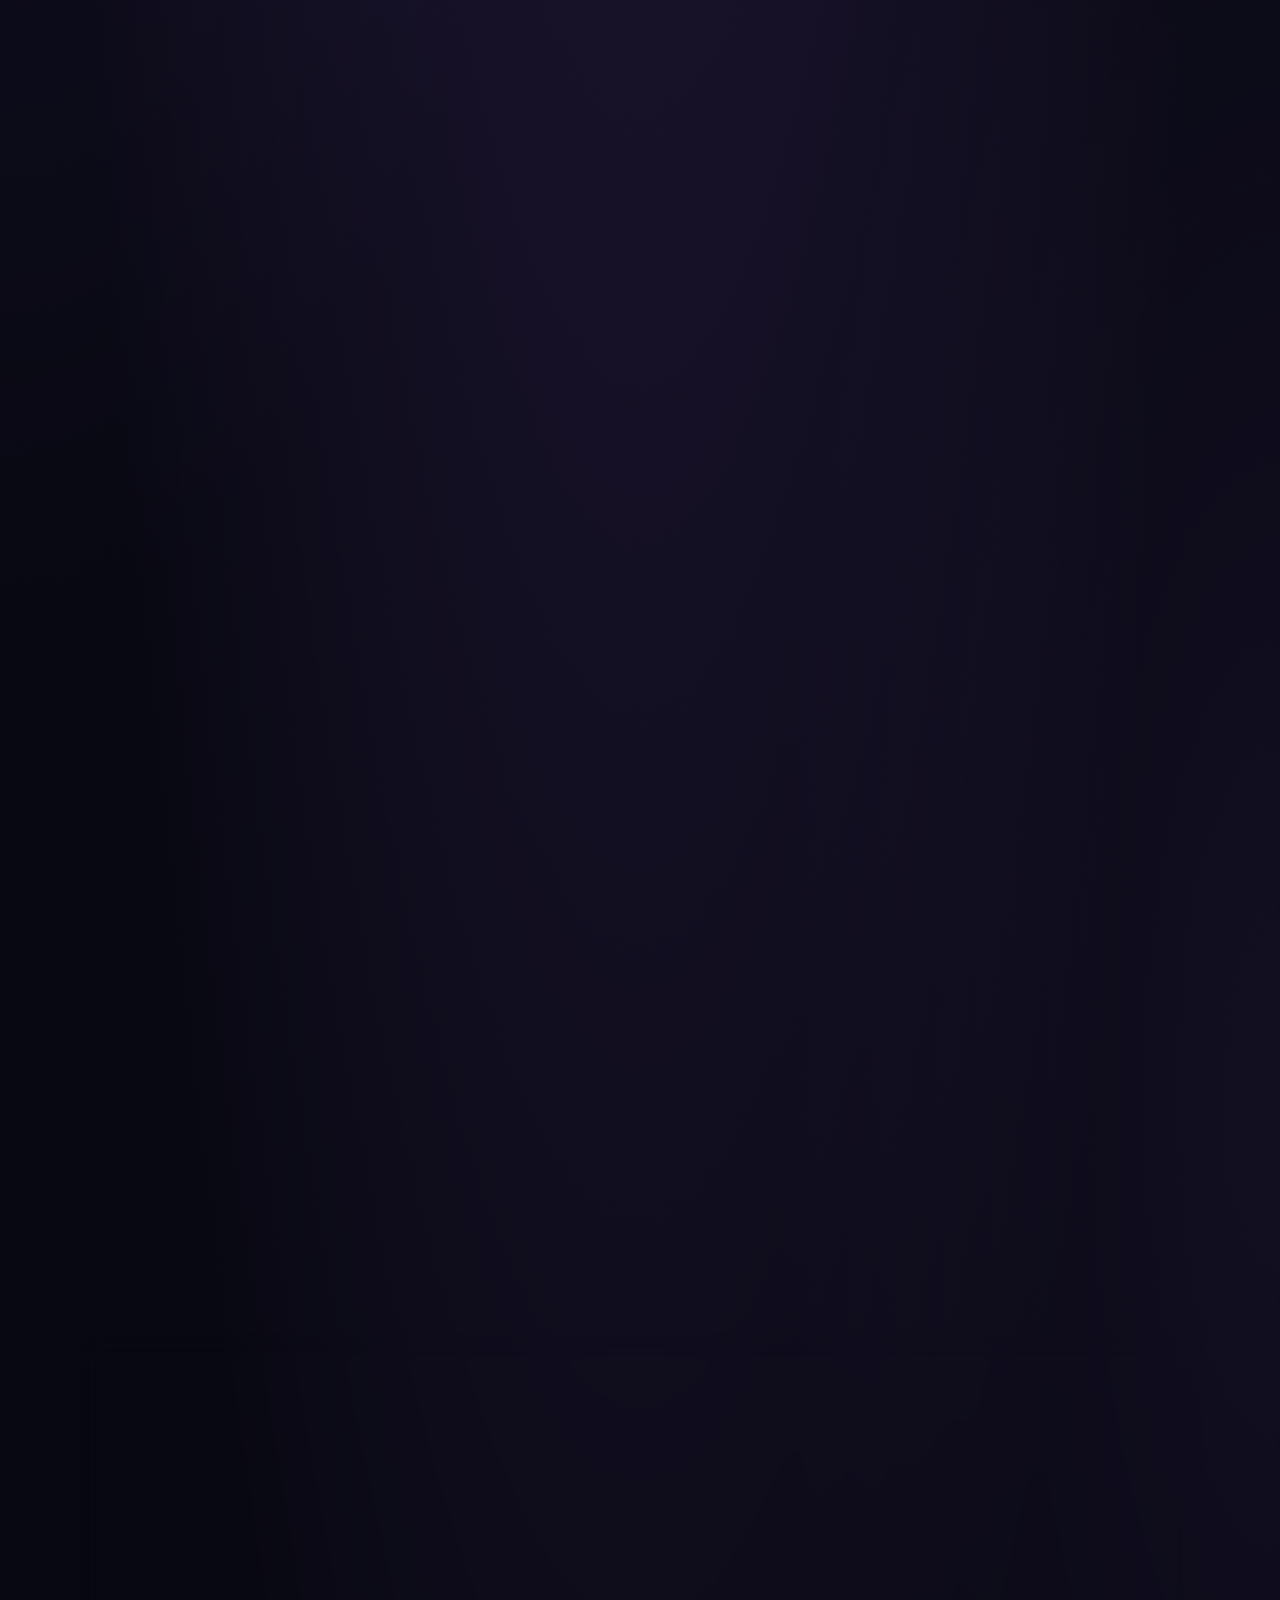
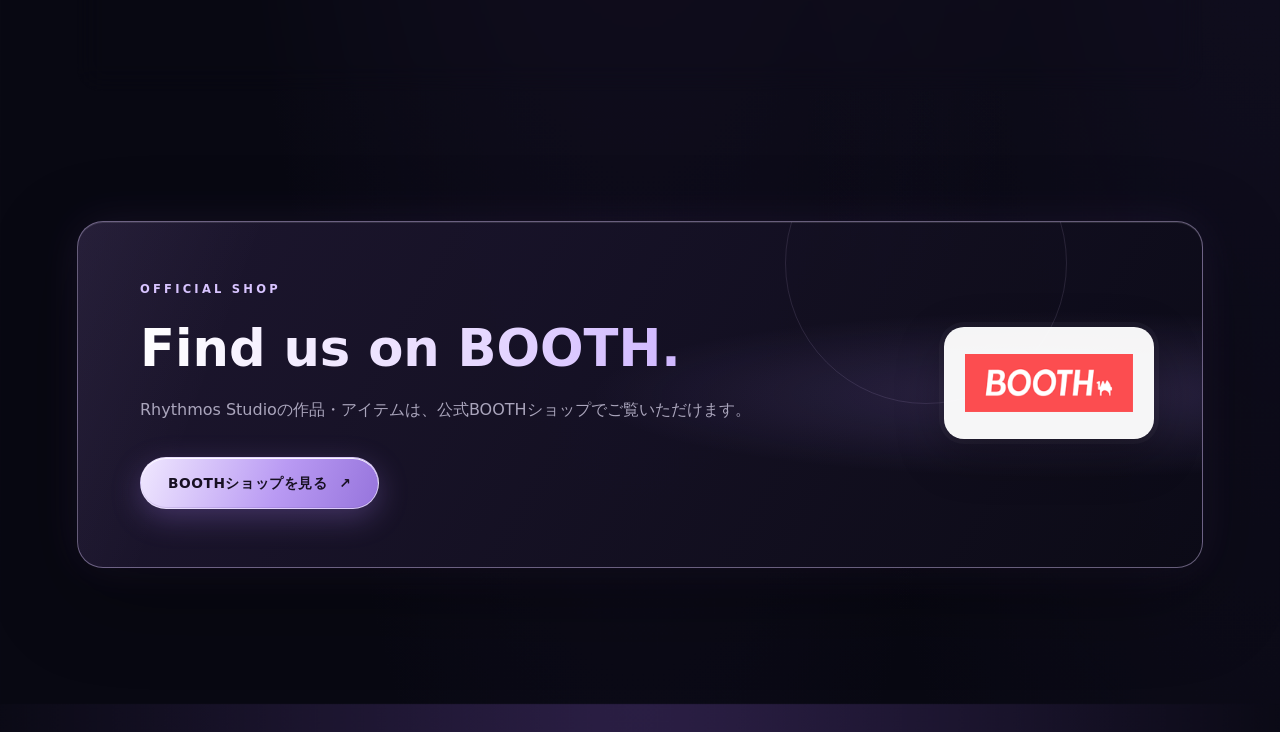
==== commit a817b13c: "Add SKYBOUND to homepage projects" ====
--- a/index.html
+++ b/index.html
@@ -118,6 +118,12 @@
           <p>学校生活と株式市場を両立するシミュレーションゲーム。</p>
           <a class="project-status" href="./games/school-and-only-stock/">PLAY PROTOTYPE ↗</a>
         </article>
+        <article class="project-card">
+          <span class="project-number">PROJECT 04 / ACTION GAME</span>
+          <h3>SKYBOUND</h3>
+          <p>走って、跳んで、コインを集める2D横スクロールアクションゲーム。</p>
+          <a class="project-status" href="./games/side-scroll-action/">PLAY SKYBOUND ↗</a>
+        </article>
       </div>
     </section>
 
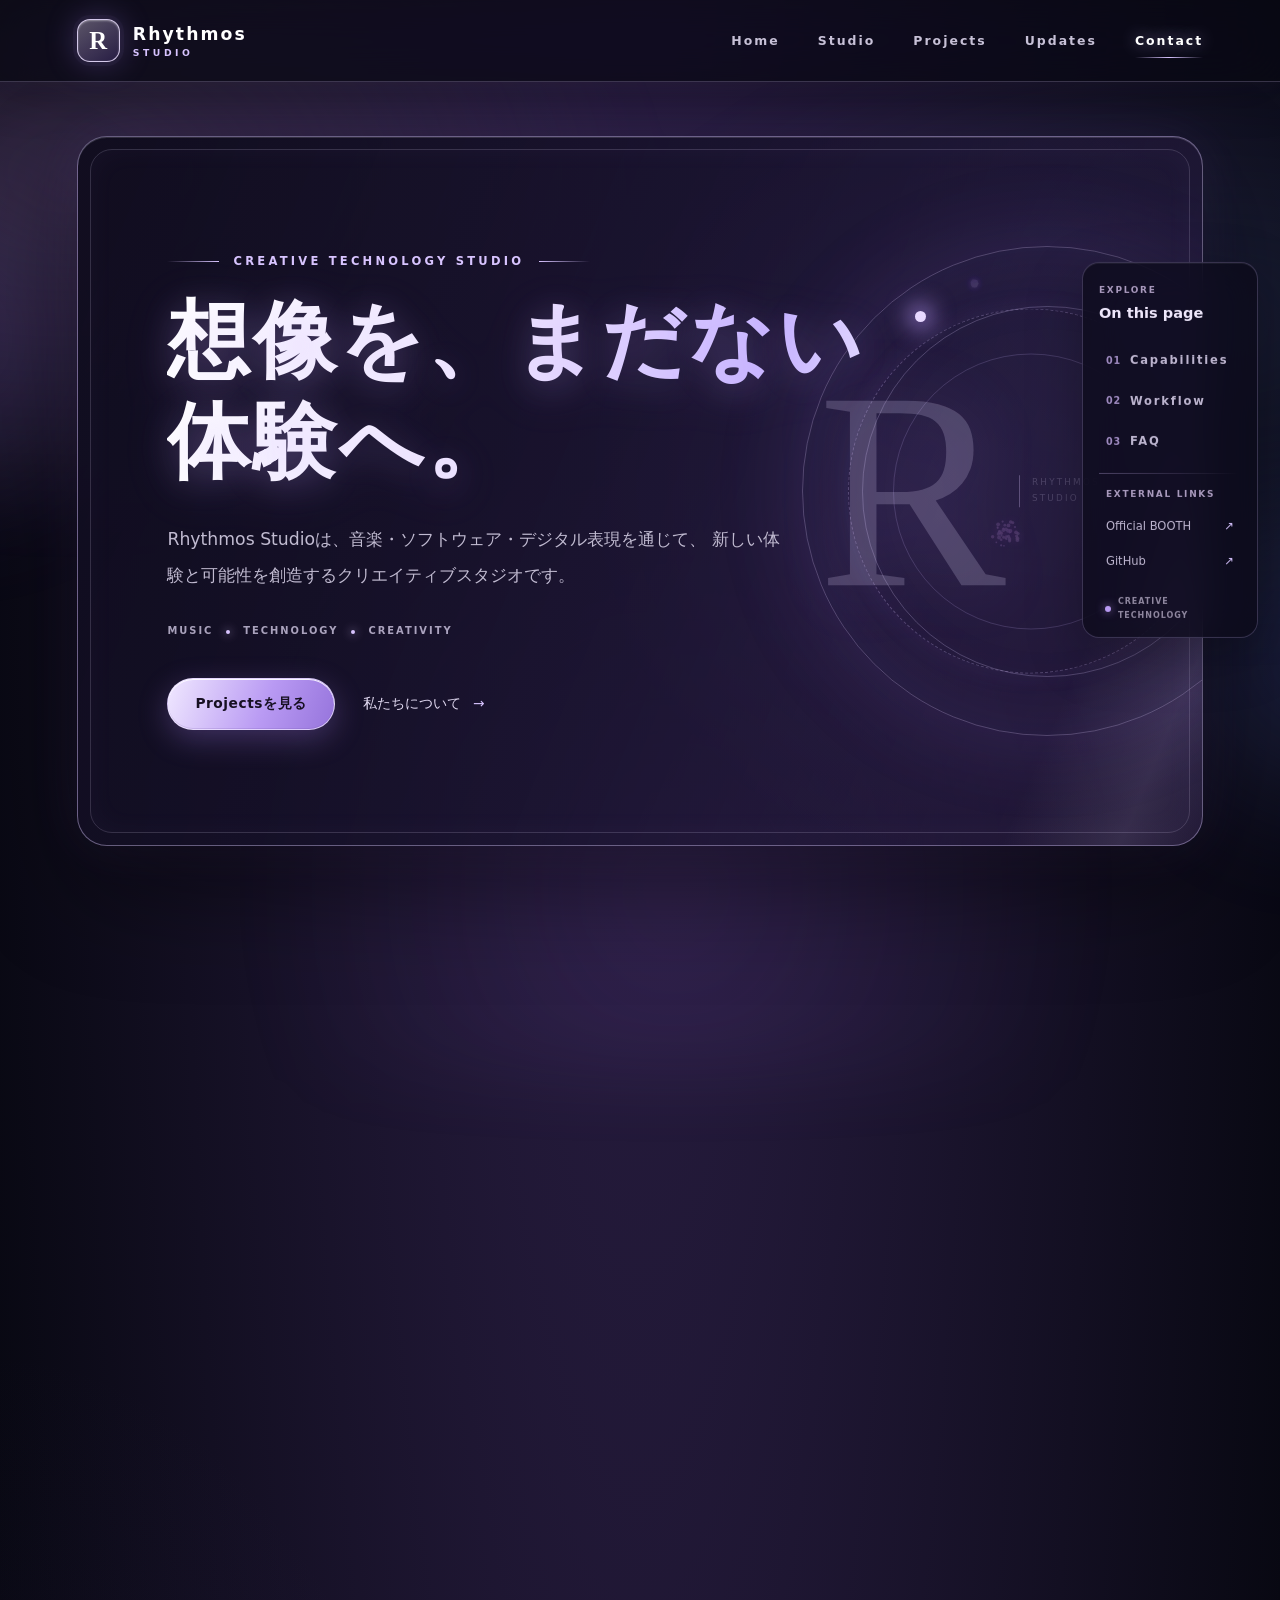
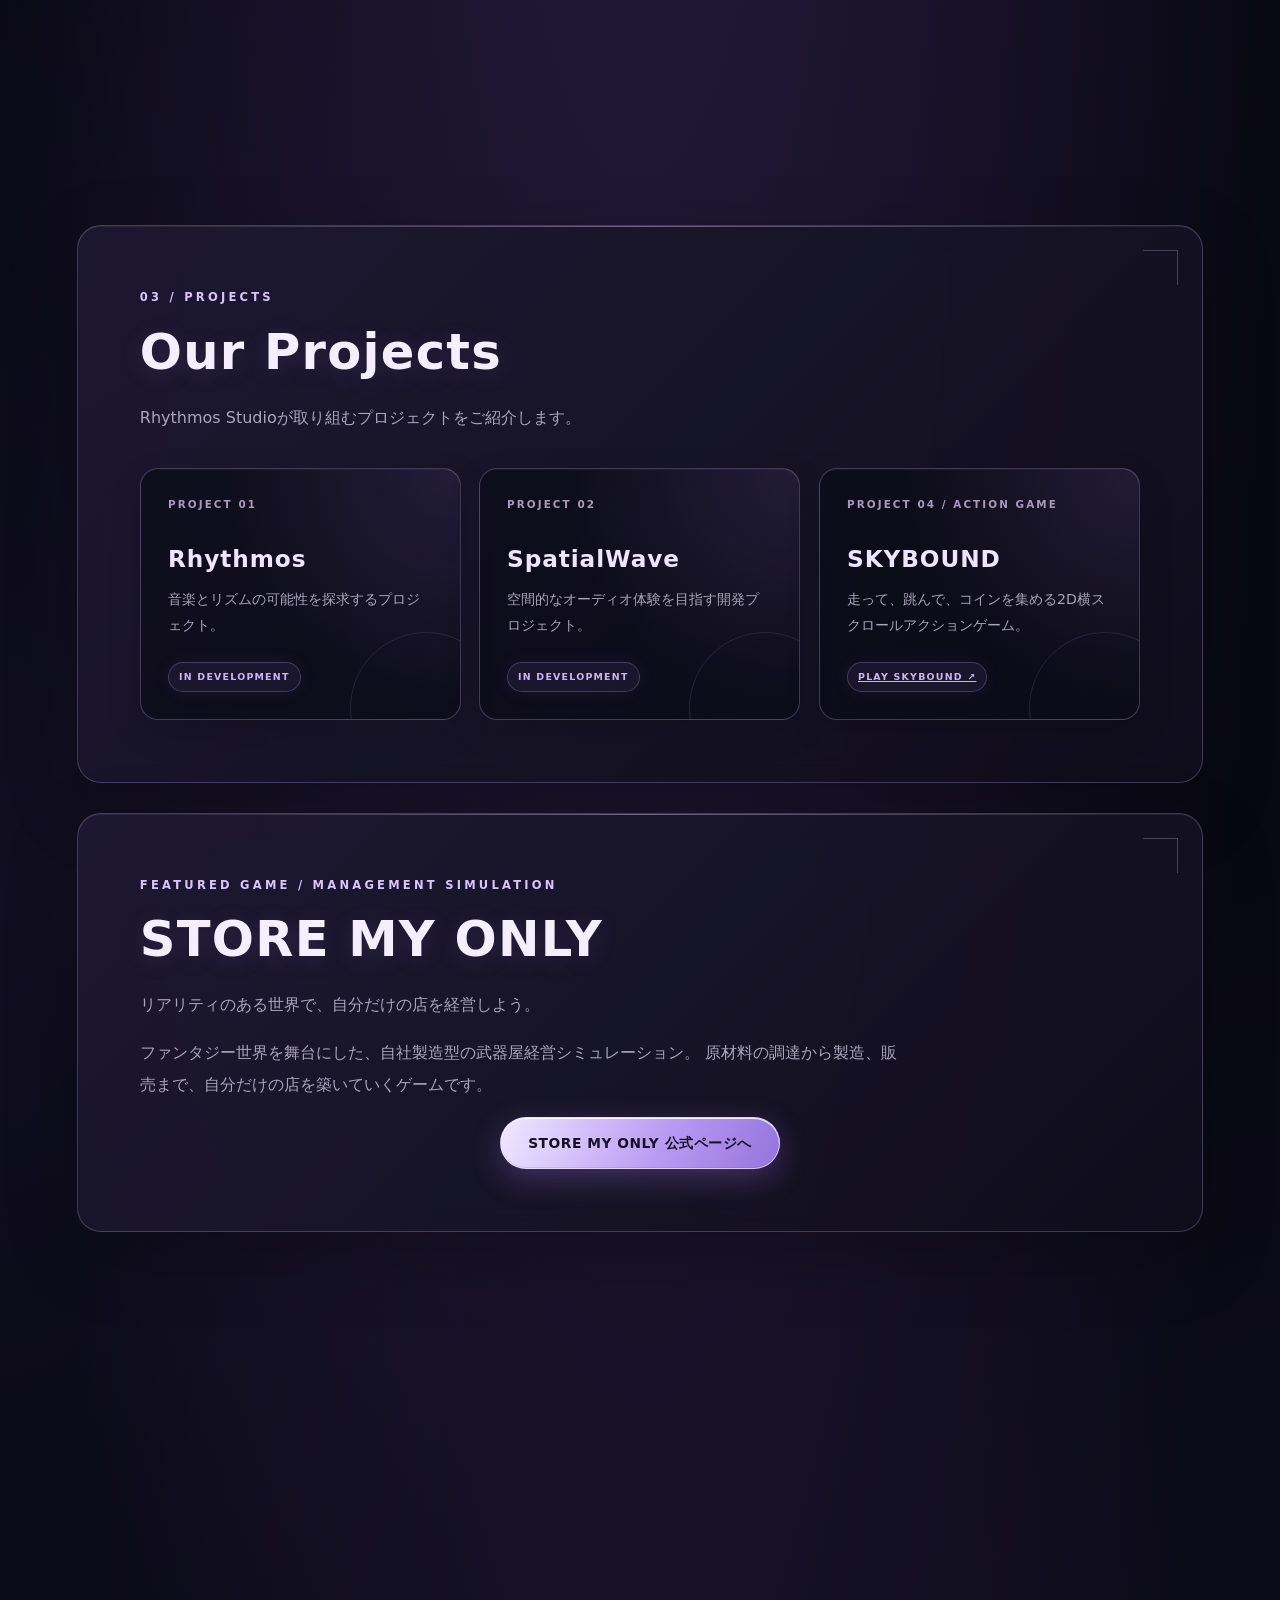
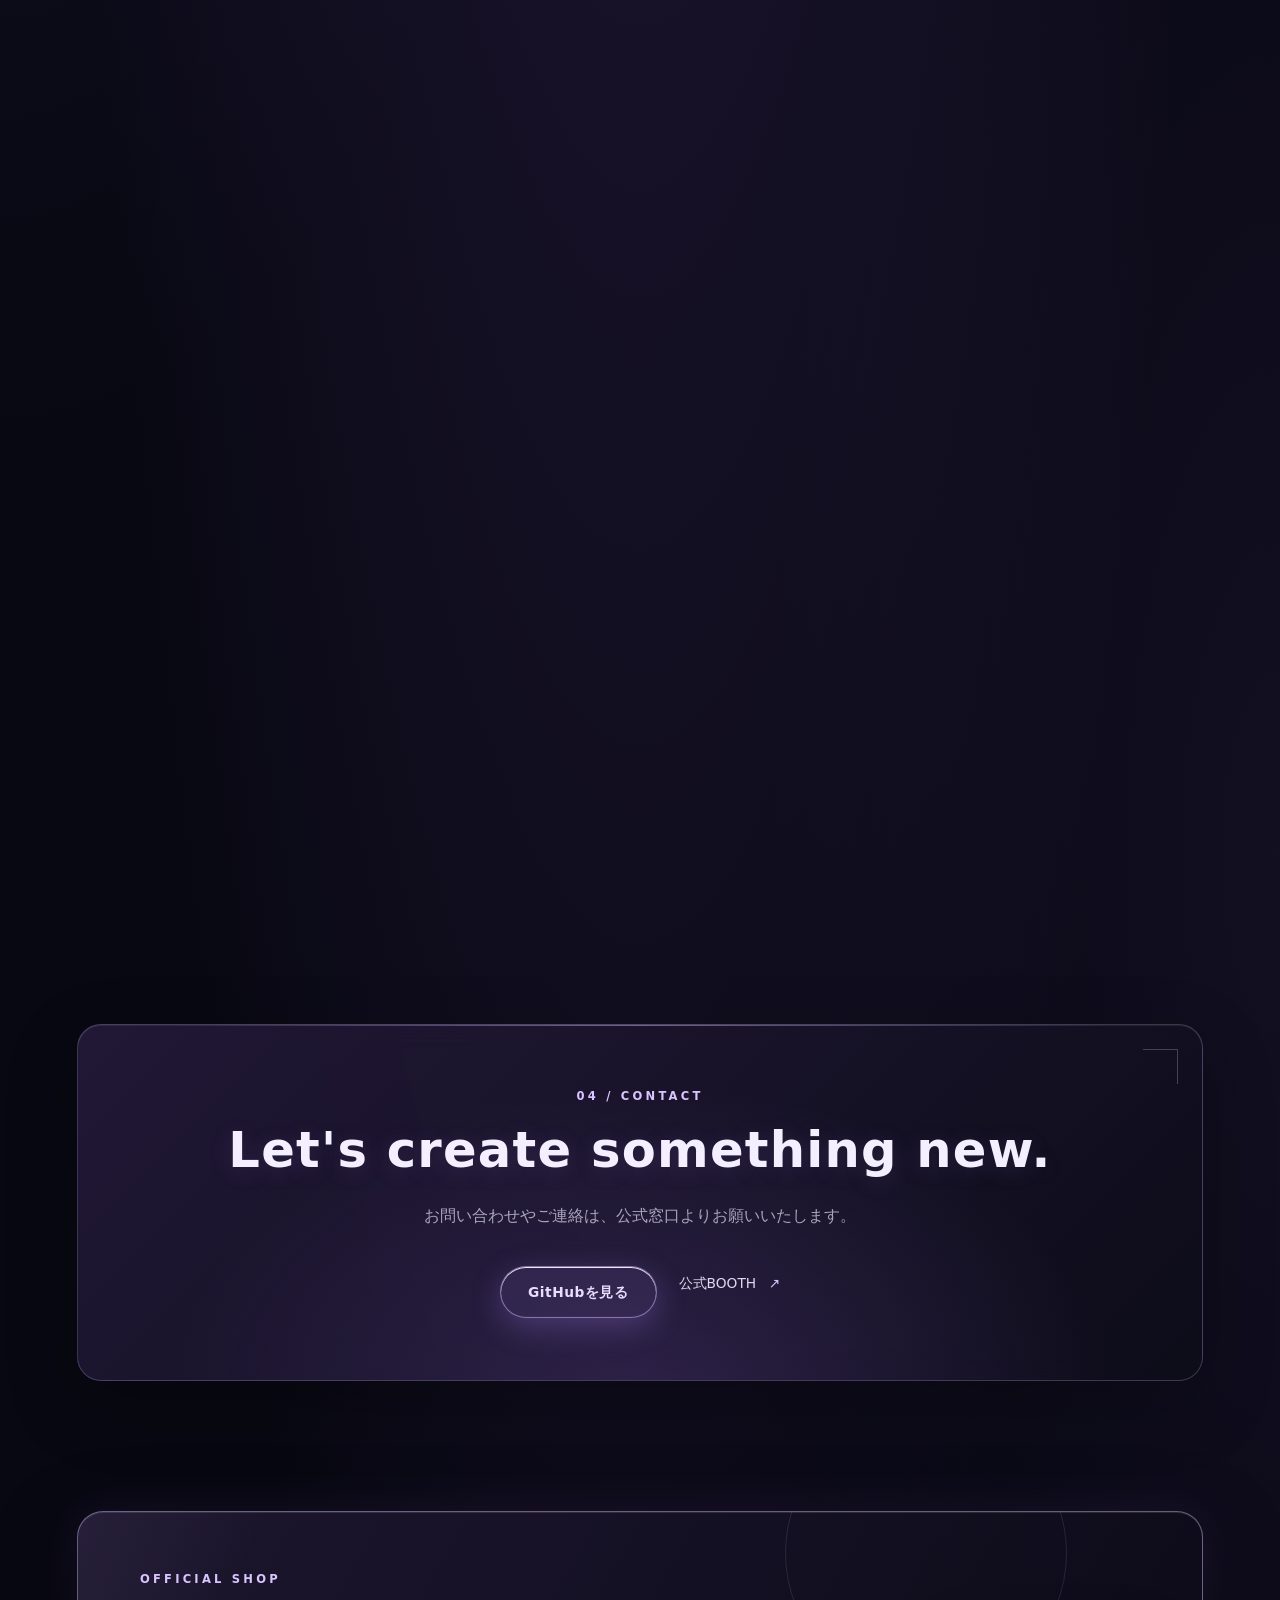
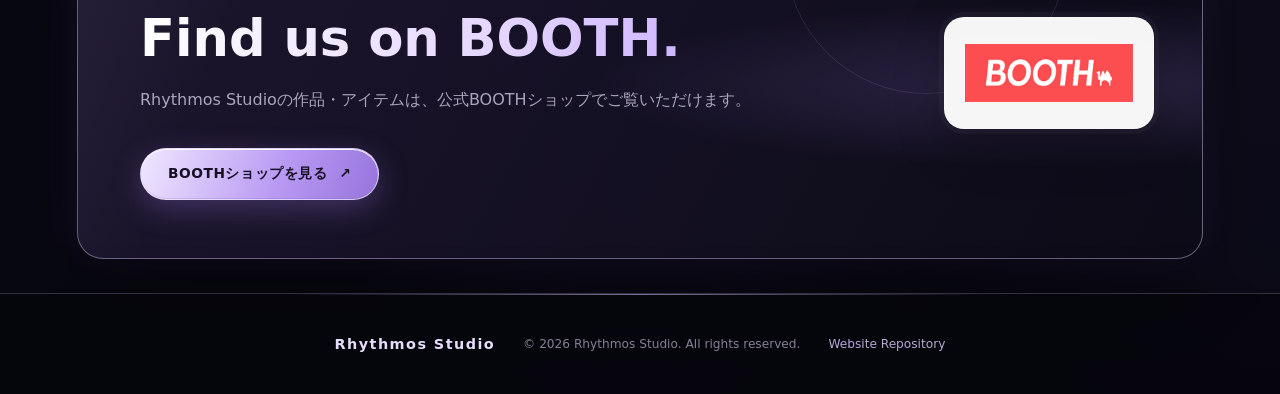
==== commit 79542118: "Update index.html" ====
--- a/index.html
+++ b/index.html
@@ -113,12 +113,6 @@
           <span class="project-status">IN DEVELOPMENT</span>
         </article>
         <article class="project-card">
-          <span class="project-number">PROJECT 03 / GAME</span>
-          <h3>School and Only Stock</h3>
-          <p>学校生活と株式市場を両立するシミュレーションゲーム。</p>
-          <a class="project-status" href="./games/school-and-only-stock/">PLAY PROTOTYPE ↗</a>
-        </article>
-        <article class="project-card">
           <span class="project-number">PROJECT 04 / ACTION GAME</span>
           <h3>SKYBOUND</h3>
           <p>走って、跳んで、コインを集める2D横スクロールアクションゲーム。</p>
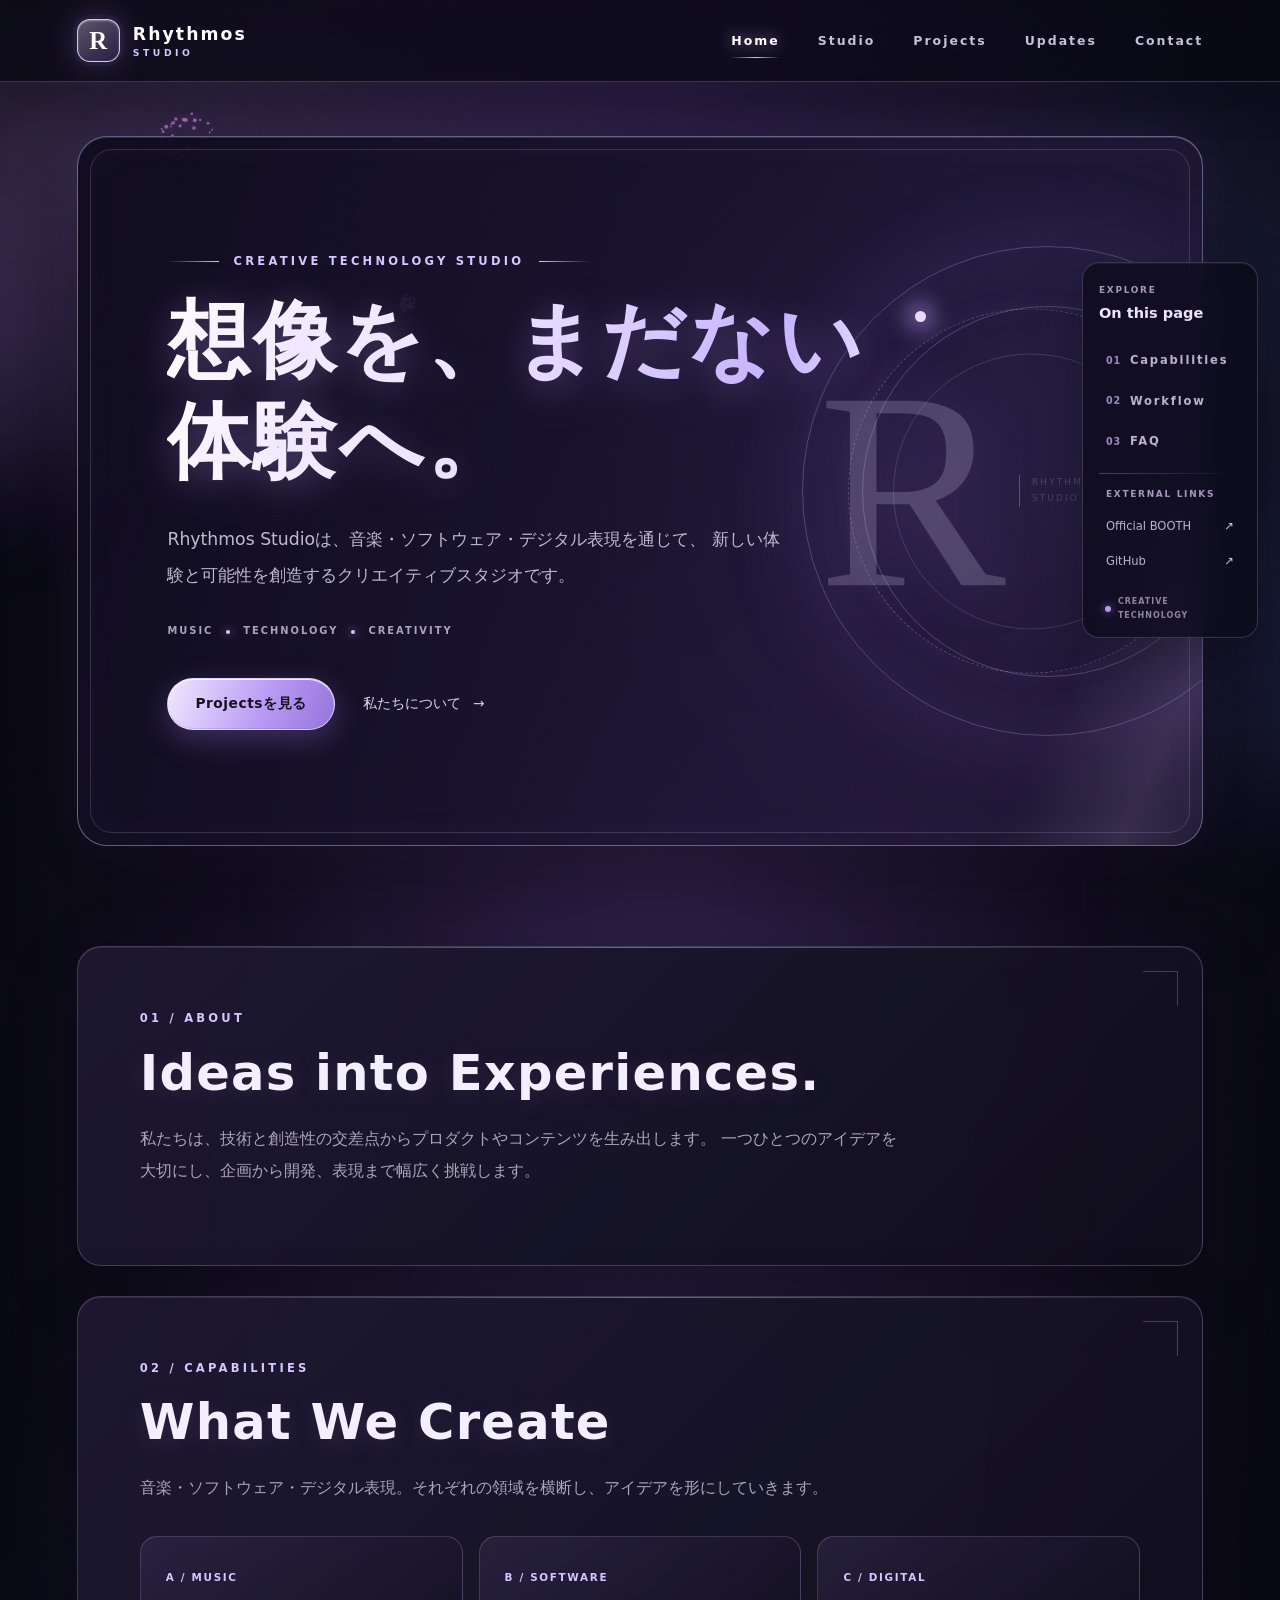
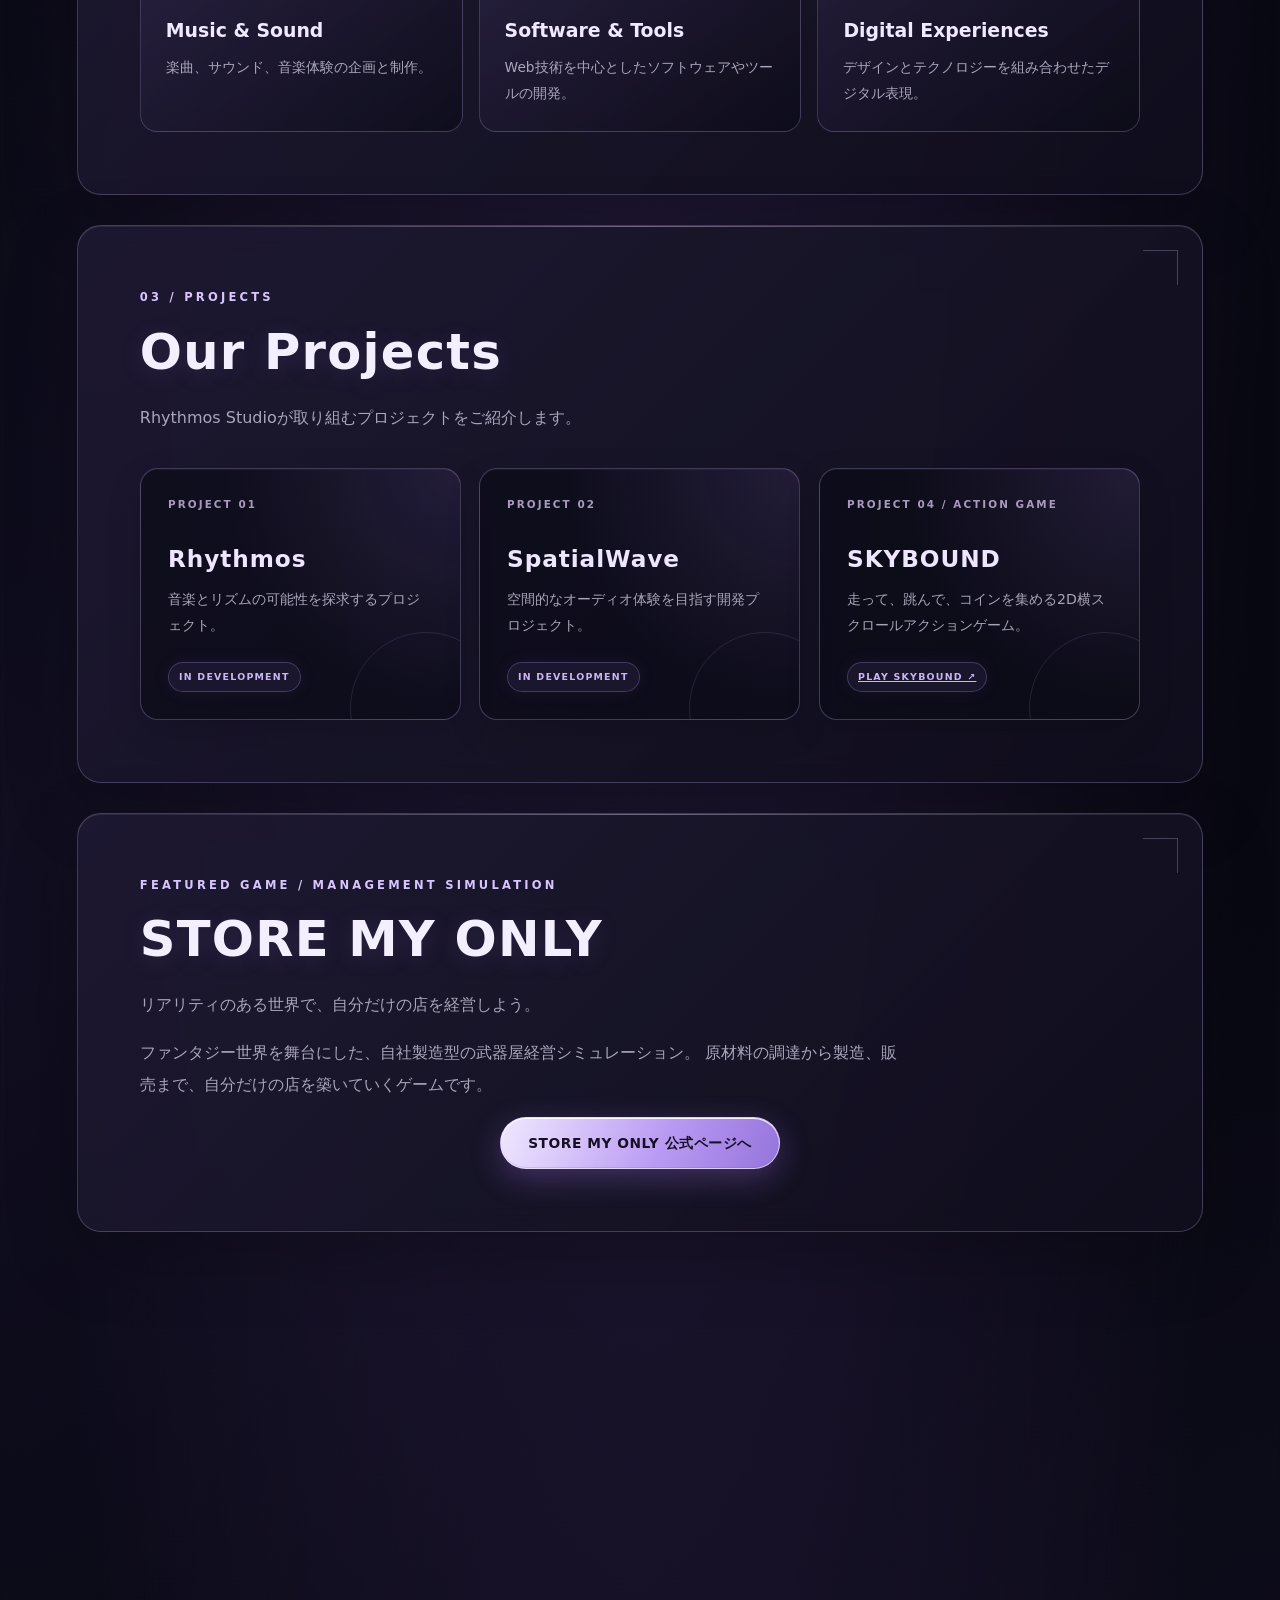
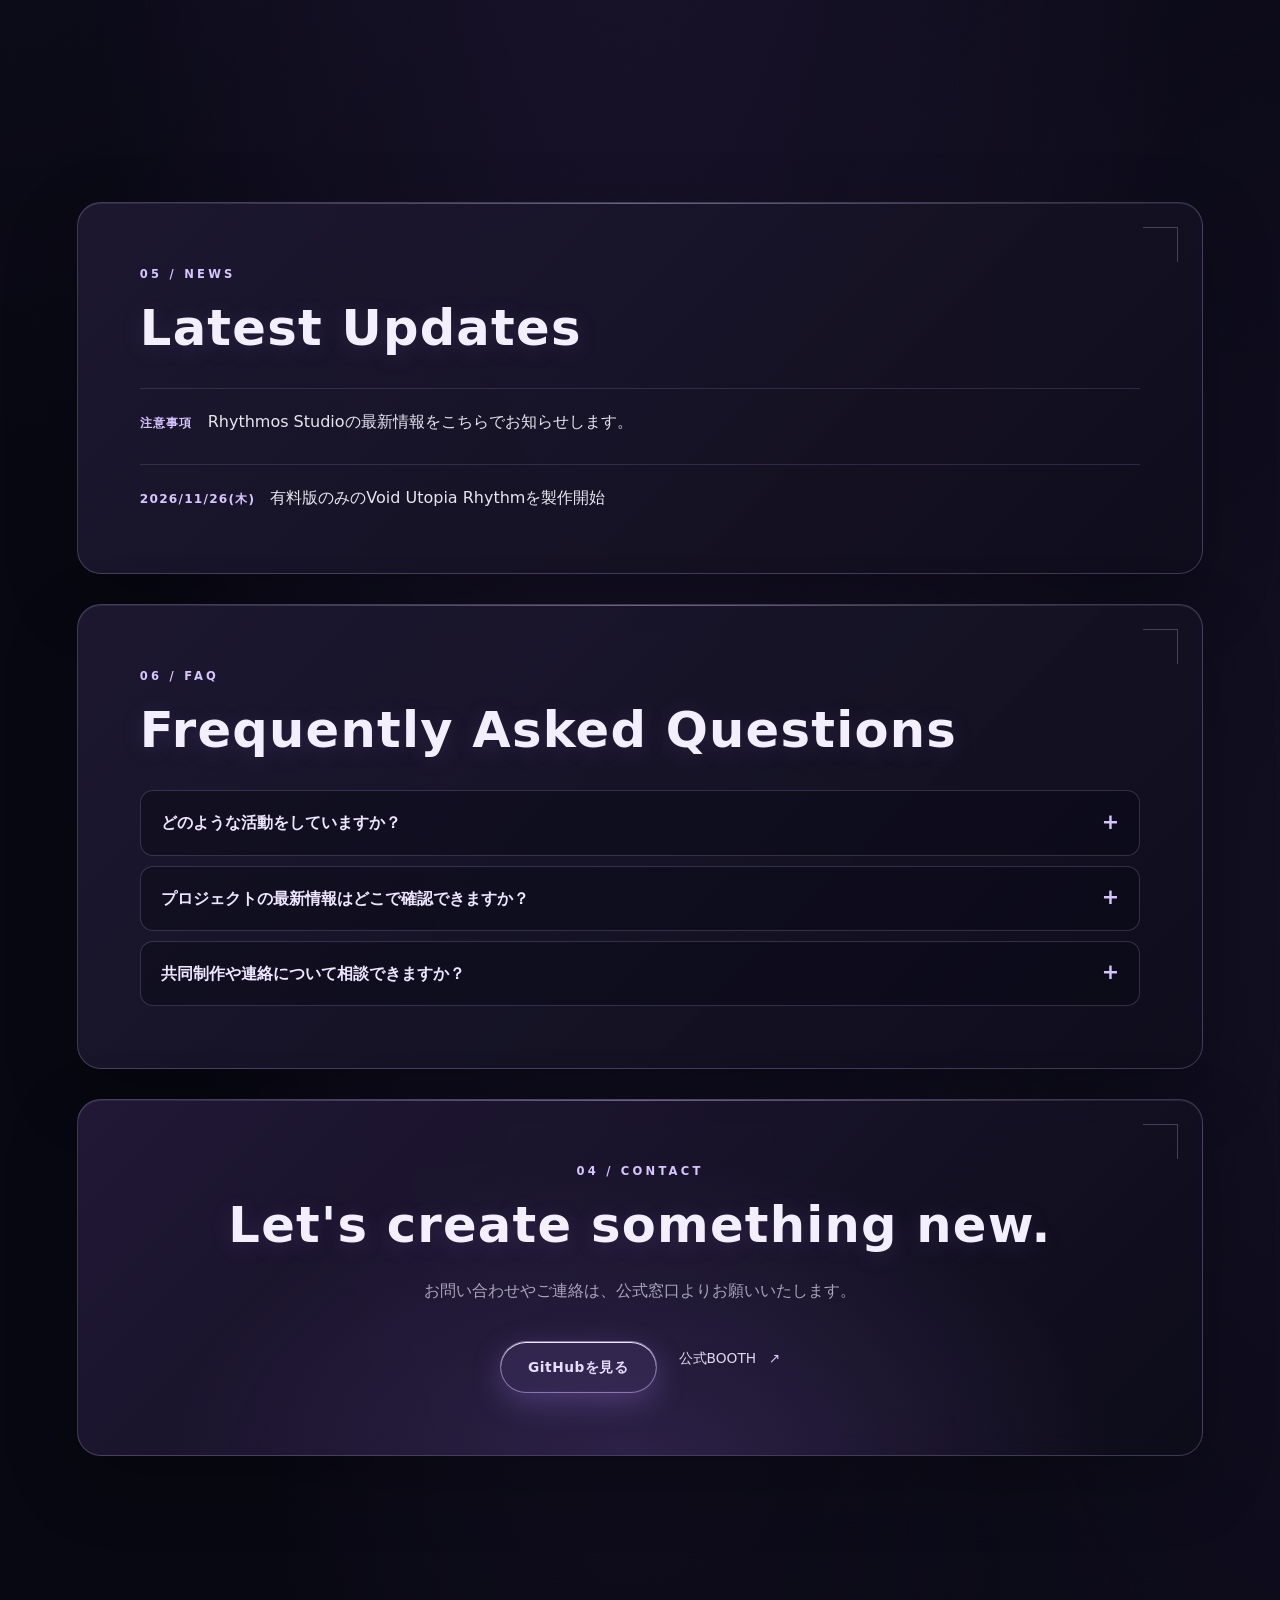
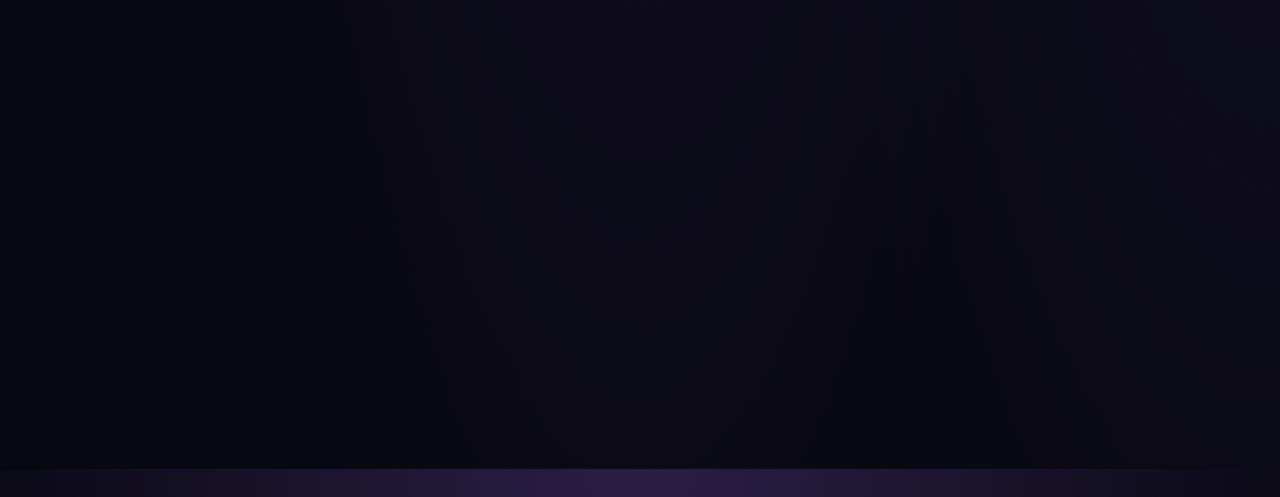
==== commit d0a24389: "Update index.html" ====
--- a/index.html
+++ b/index.html
@@ -151,8 +151,13 @@
       <p class="eyebrow">05 / NEWS</p>
       <h2>Latest Updates</h2>
       <div class="news-item">
-        <time datetime="">近日公開</time>
+        <time datetime="">注意事項</time>
         <p>Rhythmos Studioの最新情報をこちらでお知らせします。</p>
+      </div>
+      
+      <div class="news-item">
+        <time datetime="">2026/11/26(木)</time>
+        <p>有料版のみのVoid Utopia Rhythmを製作開始</p>
       </div>
     </section>
 
